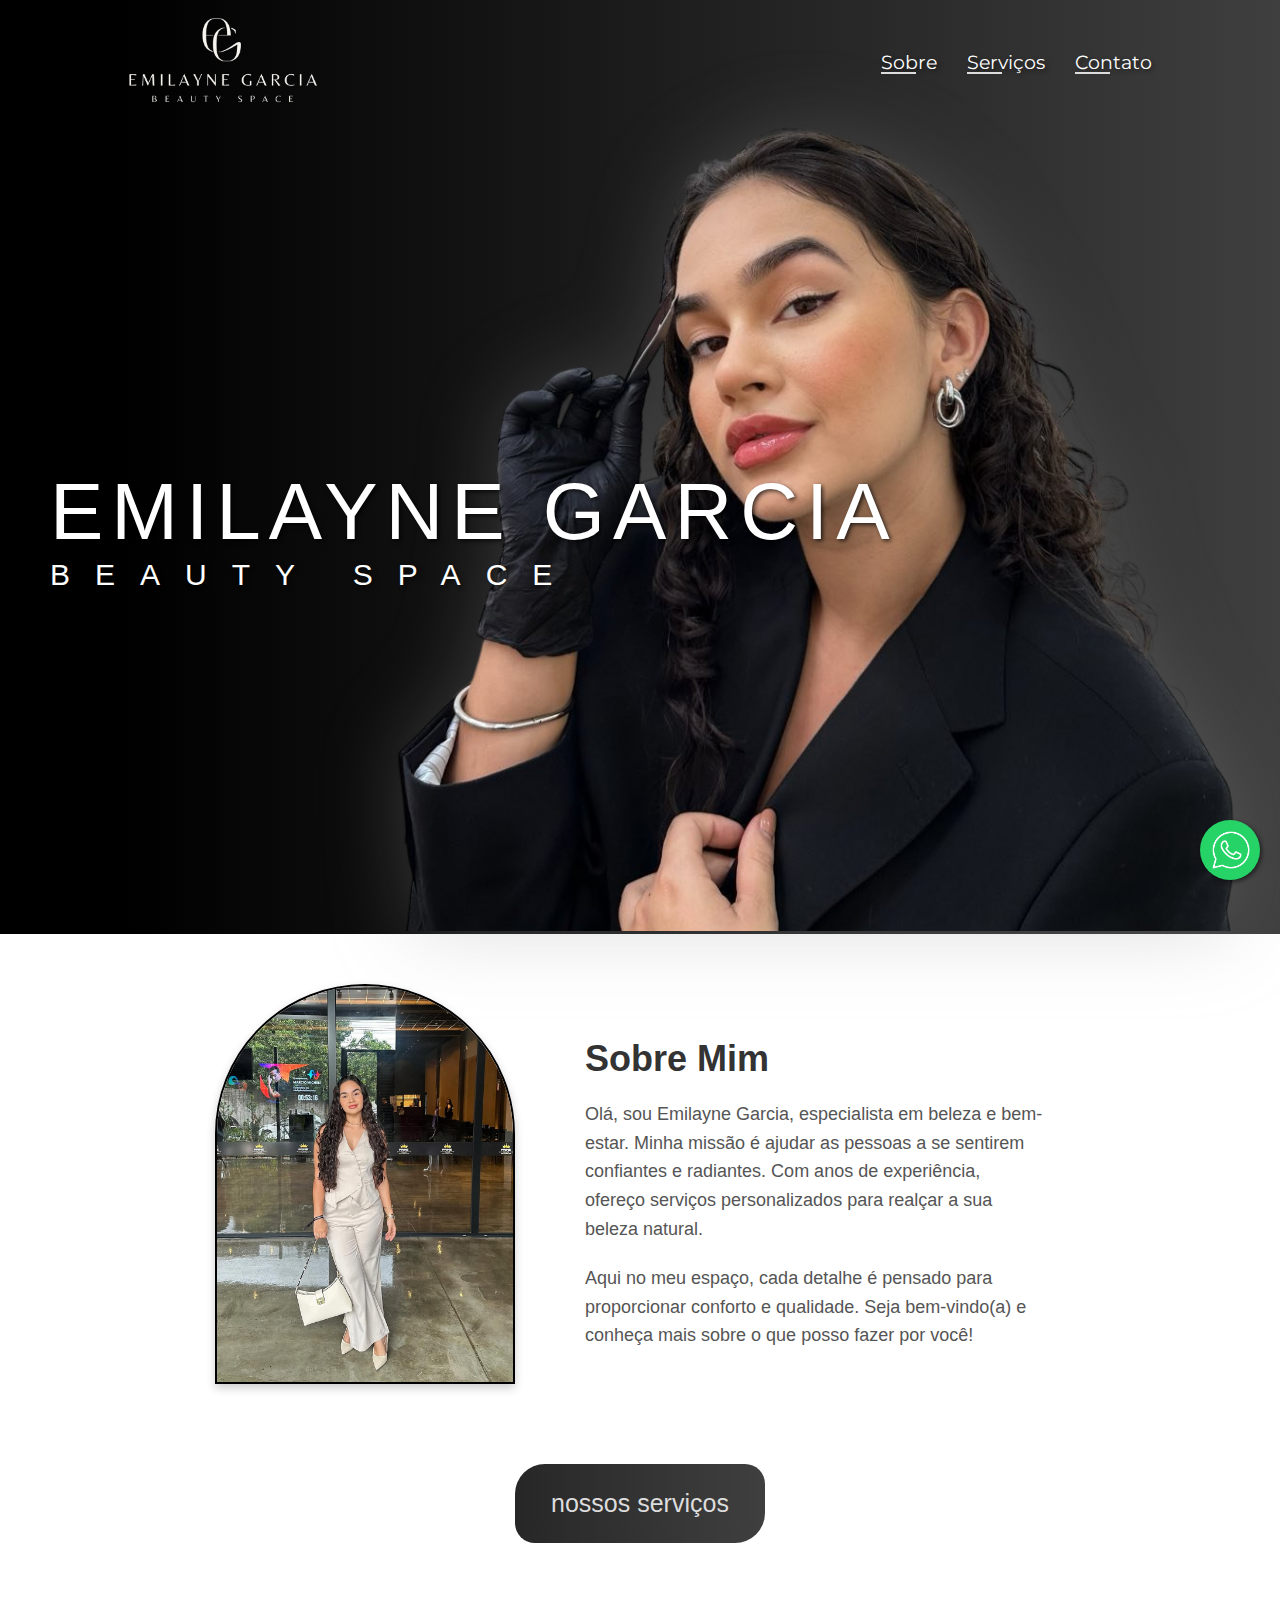
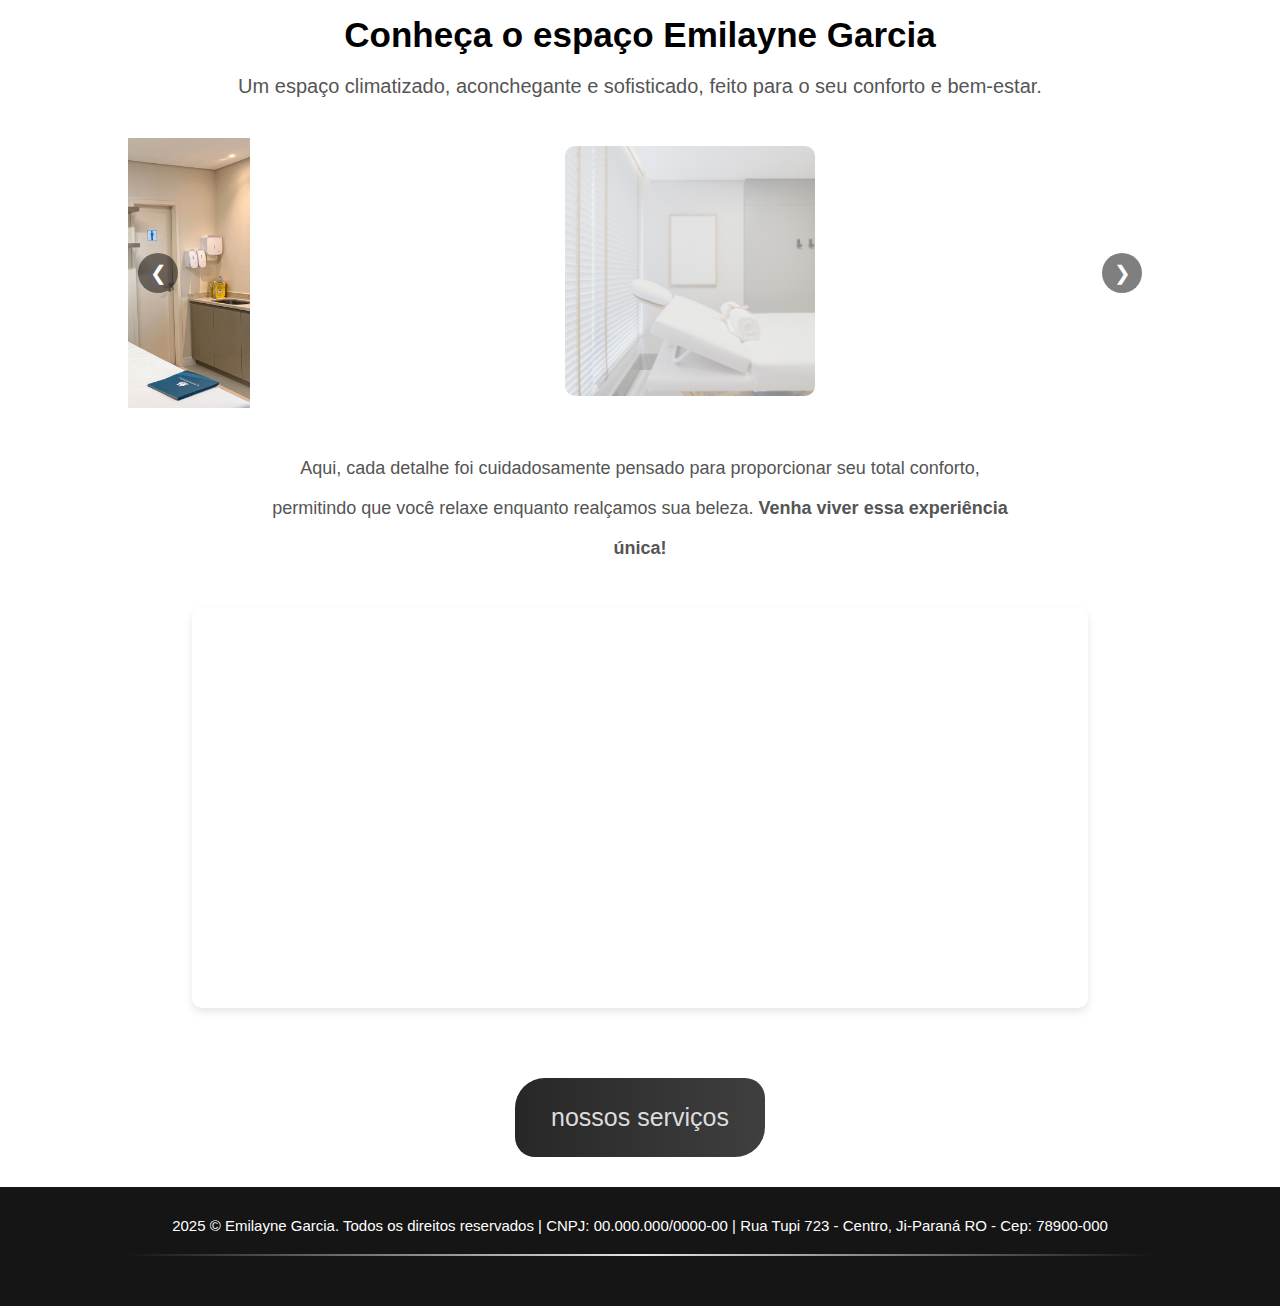
==== index.html @ ed0e0b6c "criacao 2pagina" ====
<!DOCTYPE html>
<html lang="pt-BR">
    <head>
        <meta charset="UTF-8" />
        <meta name="viewport" content="width=device-width, initial-scale=1.0" />
        <title>Emilayne Garcia</title>
        <link rel="icon" href="images/11 c.png" type="image/x-icon" />
        <link rel="stylesheet" href="styles/style.css" />
        <link rel="preconnect" href="https://fonts.googleapis.com" />
        <link rel="preconnect" href="https://fonts.gstatic.com" crossorigin />
        <link
            href="https://fonts.googleapis.com/css2?family=Junge&family=Titillium+Web:ital,wght@0,200;0,300;0,400;0,600;0,700;0,900;1,200;1,300;1,400;1,600;1,700&display=swap"
            rel="stylesheet"
        />
        <link
            href="https://db.onlinewebfonts.com/c/a38555804658a66ab17450e62b7ed6a4?family=Standup+W01+Caps+Regular"
            rel="stylesheet"
        />
        <link
            href="https://db.onlinewebfonts.com/c/52749bb88d9c332c21a24a2152f42a4b?family=Atteron+Personal+Use"
            rel="stylesheet"
        />
        <link rel="preconnect" href="https://fonts.googleapis.com" />
        <link rel="preconnect" href="https://fonts.gstatic.com" crossorigin />
        <link
            href="https://fonts.googleapis.com/css2?family=Montserrat:ital,wght@0,100..900;1,100..900&display=swap"
            rel="stylesheet"
        />
    </head>

    <body>
        <!-- PRELOADER -->
        <div id="preloader">
            <img src="images/logo.png" alt="Logo" class="preloader-logo" />
            <div class="spinner"></div>
        </div>

        <header>
            <section class="section-header section-limited">
                <section class="content-header">
                    <section class="content-header-left">
                        <a href="index.html">
                            <img src="images/logo.png" alt="Logo" />
                        </a>
                    </section>

                    <section class="content-header-right">
                        <nav>
                            <ul>
                                <!-- <li><a href="#home">Home</a></li> -->
                                <li><a href="#about">Sobre</a></li>
                                <li><a href="services.html">Serviços</a></li>
                                <li><a href="#contact">Contato</a></li>
                            </ul>
                        </nav>
                    </section>
                </section>
            </section>
        </header>

        <main>
            <section class="section-banner">
                <section class="content-banner">
                    <h1>EMILAYNE GARCIA</h1>
                    <p>BEAUTY SPACE</p>
                </section>
                <section class="banner-img">
                    <figure>
                        <img src="images/banner.png" alt="" />
                    </figure>
                </section>
            </section>

            <section class="about-section" id="about">
                <div class="about-mirror">
                    <div class="mirror-frame">
                        <img src="images/Sobre.jpg" alt="Emilayne Garcia" />
                    </div>
                </div>
                <div class="about-text">
                    <h1>Sobre Mim</h1>
                    <p>
                        Olá, sou Emilayne Garcia, especialista em beleza e
                        bem-estar. Minha missão é ajudar as pessoas a se
                        sentirem confiantes e radiantes. Com anos de
                        experiência, ofereço serviços personalizados para
                        realçar a sua beleza natural.
                    </p>
                    <p>
                        Aqui no meu espaço, cada detalhe é pensado para
                        proporcionar conforto e qualidade. Seja bem-vindo(a) e
                        conheça mais sobre o que posso fazer por você!
                    </p>
                </div>
            </section>

            <section class="section-bottom-services">
                <section class="content-bottom-services">
                    <a href="services.html">
                        <p>nossos serviços</p>
                    </a>
                </section>
            </section>

            <section class="section-contact" id="contact">
                <section class="content-contact">
                    <h3>Conheça o espaço Emilayne Garcia</h3>
                    <p>
                        Um espaço climatizado, aconchegante e sofisticado, feito
                        para o seu conforto e bem-estar.
                    </p>

                    <section class="carousel-container">
                        <div class="carousel">
                            <div
                                class="carousel-slide"
                                onclick="openPopup('images/ex01.jpg')"
                            >
                                <img src="images/ex01.jpg" alt="Imagem 1" />
                            </div>
                            <div
                                class="carousel-slide"
                                onclick="openPopup('images/ex02.jpg')"
                            >
                                <img src="images/ex02.jpg" alt="Imagem 2" />
                            </div>
                            <div
                                class="carousel-slide"
                                onclick="openPopup('images/ex03.jpg')"
                            >
                                <img src="images/ex03.jpg" alt="Imagem 3" />
                            </div>
                            <div
                                class="carousel-slide"
                                onclick="openPopup('images/ex04.jpeg')"
                            >
                                <img src="images/ex04.jpeg" alt="Imagem 4" />
                            </div>
                            <div
                                class="carousel-slide"
                                onclick="openPopup('images/ex05.webp')"
                            >
                                <img src="images/ex05.webp" alt="Imagem 5" />
                            </div>
                        </div>
                        <button class="carousel-prev" onclick="changeSlide(-1)">
                            &#10094;
                        </button>
                        <button class="carousel-next" onclick="changeSlide(1)">
                            &#10095;
                        </button>
                    </section>
                    <section class="contact-info">
                        <p>
                            Aqui, cada detalhe foi cuidadosamente pensado para
                            proporcionar seu total conforto, permitindo que você
                            relaxe enquanto realçamos sua beleza.
                            <span class="destaque"
                                >Venha viver essa experiência única!</span
                            >
                        </p>

                        <iframe
                            src="https://www.google.com/maps/embed?pb=!1m18!1m12!1m3!1d3918.0797941956725!2d-61.9508254!3d-10.8815355!2m3!1f0!2f0!3f0!3m2!1i1024!2i768!4f13.1!3m3!1m2!1s0x93c99b11e9a90e75%3A0x1196283390d14d28!2sR.%20Tupi%2C%20723%20-%20Bairro%20Centro%2C%20Ji-Paran%C3%A1%20-%20RO%2C%2076900-073!5e0!3m2!1spt-BR!2sbr!4v1742907165672!5m2!1spt-BR!2sbr"
                            width="600"
                            height="450"
                            style="border: 0"
                            allowfullscreen=""
                            loading="lazy"
                            referrerpolicy="no-referrer-when-downgrade"
                        ></iframe>
                    </section>
                </section>
            </section>

            <section class="section-bottom-services">
                <section class="content-bottom-services">
                    <a href="services.html">
                        <p>nossos serviços</p>
                    </a>
                </section>
            </section>

            <!-- Pop-up container -->
            <div id="popup" class="popup">
                <span class="popup-close" onclick="closePopup()">&times;</span>
                <button class="popup-prev" onclick="navigatePopup(-1)">
                    &#10094;
                </button>
                <img class="popup-content" id="popup-img" />
                <button class="popup-next" onclick="navigatePopup(1)">
                    &#10095;
                </button>
            </div>

            <section class="test"></section>
        </main>

        <footer>
            <section class="section-footer section-limited">
                <section class="content-footer">
                    <div class="content-01">
                        <p>
                            2025 © Emilayne Garcia. Todos os direitos reservados
                            | CNPJ: 00.000.000/0000-00 | Rua Tupi 723 - Centro,
                            Ji-Paraná RO - Cep: 78900-000
                        </p>
                    </div>

                    <section class="btn-whats">
                        <a href="https://wa.me/+5569999999999" target="_blank">
                            <img src="images/whatsapp.png" alt="" />
                        </a>
                    </section>
                </section>
            </section>
        </footer>

        <script src="./js/script.js"></script>
    </body>
</html>
---- styles/style.css ----
* {
    margin: 0;
    padding: 0;
    box-sizing: border-box;
}

/* Preloader Styles */
#preloader {
    position: fixed;
    top: 0;
    left: 0;
    width: 100%;
    height: 100%;
    background-color: #000000; /* Cor de fundo do preloader */
    display: flex;
    flex-direction: column; /* Alinha a imagem e o spinner verticalmente */
    justify-content: center;
    align-items: center;
    z-index: 9999; /* Garante que o preloader fique acima de tudo */
}

#preloader .preloader-logo {
    width: 500px; /* Largura da imagem */
    height: auto; /* Mantém a proporção da imagem */
    margin-bottom: 70px; /* Espaçamento entre a imagem e o spinner */
}

#preloader .spinner {
    width: 70px;
    height: 70px;
    border: 5px solid #ccc; /* Cor da borda */
    border-top: 5px solid #000; /* Cor da borda superior */
    border-radius: 50%;
    animation: spin 1s linear infinite; /* Animação de rotação */
}

@keyframes spin {
    0% {
        transform: rotate(0deg);
    }
    100% {
        transform: rotate(360deg);
    }
}

body {
    font-family: "Standup W01 Caps Regular", sans-serif;
    /* background-color: #fff9f1; */
}

.section-limited {
    max-width: 1024px;
    margin: 0 auto;
}

.destaque {
    font-weight: 600;
}

header {
    background: linear-gradient(to right, #000000 10%, #3f3f3f 100%);
    /* Degradê do preto para um cinza escuro */

    & .section-header {
        & .content-header {
            display: flex;
            justify-content: space-between;
            align-items: center;

            & .content-header-left {
                & img {
                    width: 190px;
                    height: 120px;
                    object-fit: contain;
                }
            }

            & .content-header-right {
                & nav ul {
                    list-style-type: none;
                    display: flex;

                    & li {
                        text-decoration: none;

                        & a {
                            margin-left: 30px;
                            color: #fff;
                            text-decoration: none;

                            font-size: 19px;
                            /* letter-spacing: 2px; */
                            font-family: "Montserrat", sans-serif;
                            font-weight: 400;
                            text-shadow: 2px 2px 4px rgba(0, 0, 0, 0.5);
                            position: relative;
                        }

                        & a::before {
                            content: "";
                            position: absolute;
                            width: 35px;
                            height: 2px;
                            bottom: 0;
                            left: 0;
                            background-color: #dddddd;
                            transition: all 0.3s ease-in-out 0s;
                        }

                        & a:hover {
                            color: #dddddd;
                            transition: 500ms;
                        }

                        & a:hover::before {
                            width: 100%;
                        }
                    }
                }
            }
        }
    }
}

.section-banner {
    width: 100%;
    height: 90vh;
    display: flex;
    justify-content: space-between;
    align-items: center;
    background: linear-gradient(to right, #000000 10%, #3f3f3f 100%);
    /* Degradê do preto para um cinza escuro */
}

.section-banner .content-banner {
    display: flex;
    flex-direction: column;
    justify-content: center;
    align-items: start;
    height: 100%;
    position: relative;
    z-index: 2;
    padding: 50px;
}

.section-banner .content-banner h1 {
    font-size: 80px;
    letter-spacing: 8px;
    font-weight: normal;
    color: #fff;
    text-shadow: 2px 2px 4px rgba(0, 0, 0, 0.699);
}

.section-banner .content-banner p {
    font-size: 30px;
    letter-spacing: 25px;
    color: #fff;
    text-shadow: 2px 2px 4px rgba(0, 0, 0, 0.5);
}

.section-banner .banner-img img {
    height: 90vh;
    margin: 40px 40px 0 0;
    filter: drop-shadow(2px 2px 40px rgba(150, 150, 150, 0.301));
    position: absolute;
    top: 81px;
    right: 0;
    z-index: 1;
}

.about-section {
    width: 100%;
    display: flex;
    align-items: center;
    justify-content: center;
    gap: 50px;
    padding: 50px 20px;
}

.about-mirror {
    display: flex;
    justify-content: center;
    align-items: center;
}

.mirror-frame {
    width: 300px;
    height: 400px;
    border-radius: 300px 300px 0 0;
    overflow: hidden;
    border: 2px solid #000000;
    box-shadow: 0 4px 10px rgba(0, 0, 0, 0.2);
    background-color: #fff;
}

.mirror-frame img {
    width: 100%;
    height: 100%;
    object-fit: cover;
}

.about-text {
    max-width: 500px;
    text-align: left;
    padding: 40px 20px 0 20px;
}

.about-text h1 {
    font-size: 36px;
    font-weight: bold;
    color: #333;
    margin-bottom: 20px;
}

.about-text p {
    font-size: 18px;
    color: #555;
    line-height: 1.6;
    margin-bottom: 20px;
}

.content-bottom-services {
    margin: 30px 0;
}

.content-bottom-services a {
    text-decoration: none;
    color: #dddddd;
    text-align: center;
}

.content-bottom-services a p {
    background: linear-gradient(to right, #272727, #3f3f3f);
    font-size: 25px;
    padding: 25px;
    border-radius: 30px 20px;
    width: 250px;
    margin: 0 auto;
}

.section-contact {
    z-index: -10;
}

.section-contact .content-contact h3 {
    font-size: 35px;
    color: #000;
    margin-bottom: 20px;
    padding-top: 40px;
    text-align: center;
    border-top: 2px solid #ffffffde;
}

.section-contact .content-contact p {
    font-size: 20px;
    color: #555;
    text-align: center;
    margin-bottom: 40px;
}

.section-contact .contact-info {
    display: flex;
    flex-direction: column;
    justify-content: center;
    align-items: center;
    gap: 20px;
    padding-bottom: 40px;
}

.section-contact .contact-info p {
    max-width: 60%;
    line-height: 40px;
    font-size: 18px;
    color: #555;
    margin-top: 40px;
    margin-bottom: 20px;
    text-align: center;
}

.section-contact .contact-info iframe {
    width: 70%;
    height: 400px;
    border: none;
    border-radius: 10px;
    box-shadow: 0 4px 8px rgba(0, 0, 0, 0.1);
}

.carousel-container {
    position: relative;
    width: 80%;
    margin: 0 auto;
    height: 30vh; /* Aumenta a altura do carrossel */
    display: flex;
    justify-content: center;
    align-items: center;
    overflow: hidden;
}

.carousel {
    display: flex;
    align-items: center;
    gap: 20px;
    transition: transform 0.5s ease-in-out;
}

.carousel-slide {
    flex: 0 0 auto;
    transition: transform 0.5s ease, opacity 0.5s ease;
    opacity: 0.5;
    cursor: pointer;
}

.carousel-slide img {
    width: 250px; /* Aumenta o tamanho das imagens */
    height: 250px;
    object-fit: cover;
    border-radius: 10px;
    transition: transform 0.5s ease, opacity 0.5s ease;
}

.carousel-slide.active img {
    transform: scale(1.2); /* Aumenta ainda mais o tamanho da imagem */
    opacity: 1;
    z-index: 2; /* Garante que a imagem ativa fique acima das outras */
}

.carousel-prev,
.carousel-next {
    position: absolute;
    top: 50%;
    transform: translateY(-50%);
    background-color: rgba(0, 0, 0, 0.5);
    color: white;
    border: none;
    padding: 15px; /* Ajuste para centralizar o ícone */
    cursor: pointer;
    z-index: 10;
    border-radius: 50%; /* Torna os botões redondos */
    font-size: 20px;
    width: 40px; /* Define largura fixa */
    height: 40px; /* Define altura fixa */
    display: flex;
    justify-content: center;
    align-items: center;
}

.carousel-prev {
    left: 10px;
}

.carousel-next {
    right: 10px;
}

.carousel-prev:hover,
.carousel-next:hover {
    background-color: rgba(0, 0, 0, 0.8);
}

/* Pop-up styles */
.popup {
    display: none;
    position: fixed;
    z-index: 1000;
    left: 0;
    top: 0;
    width: 100%;
    height: 100%;
    background-color: rgba(0, 0, 0, 0.8);
    justify-content: center;
    align-items: center;
}

.popup-content {
    max-width: 80%;
    max-height: 80%;
    border-radius: 10px;
    box-shadow: 0 4px 8px rgba(0, 0, 0, 0.5);
}

.popup-close {
    position: absolute;
    top: 20px;
    right: 30px;
    color: white;
    font-size: 30px;
    font-weight: bold;
    cursor: pointer;
}

.popup-prev,
.popup-next {
    position: absolute;
    top: 50%;
    transform: translateY(-50%);
    background-color: rgba(0, 0, 0, 0.5);
    color: white;
    border: none;
    padding: 15px; /* Ajuste para centralizar o ícone */
    cursor: pointer;
    z-index: 1001;
    border-radius: 50%; /* Torna os botões redondos */
    font-size: 20px;
    width: 40px; /* Define largura fixa */
    height: 40px; /* Define altura fixa */
    display: flex;
    justify-content: center;
    align-items: center;
}

.popup-prev {
    left: 20px;
}

.popup-next {
    right: 20px;
}

.popup-prev:hover,
.popup-next:hover {
    background-color: rgba(0, 0, 0, 0.8);
}

footer {
    background-color: #151515;

    & .section-footer {
        & .content-footer {
            display: flex;
            flex-direction: column;
            text-align: center;

            & .content-01 {
                padding-top: 20px;
                padding-bottom: 20px;
                margin-bottom: 50px;

                border-bottom: 2px solid;
                border-image: linear-gradient(
                        90deg,
                        rgba(60, 74, 83, 0),
                        #e6e6e6,
                        rgba(60, 74, 83, 0)
                    )
                    1;

                & h5,
                p {
                    color: #fff;
                    font-size: 22px;
                }

                & .redes {
                    max-width: 200px;
                    margin: 0 auto;
                    display: flex;
                    justify-content: space-between;
                    text-align: center;
                    margin-top: 20px;
                    margin-bottom: 20px;
                    color: #fff;

                    & a {
                        color: #fff;
                        width: 80px;

                        & img {
                            color: #fff;
                            width: 80px;
                        }
                    }
                }

                & p {
                    font-size: 15px;
                    margin-top: 10px;
                    color: #fff;
                }
            }

            & .content-02 {
                background-color: #35353523;
                display: flex;
                justify-content: center;
                align-items: center;
                text-align: center;
                width: 50%;
                height: 180px;
                margin: 0 auto;
                border-radius: 25px;
                position: relative;
                /* Adiciona posição relativa */
                overflow: hidden;
                /* Garante que o conteúdo não saia dos limites */

                &::before {
                    content: "";
                    position: absolute;
                    top: 0;
                    left: 0;
                    right: 0;
                    bottom: 0;
                    background: inherit;
                    backdrop-filter: blur(5px);
                    /* Adiciona o efeito de blur no fundo */
                    z-index: 1;
                    /* Coloca o fundo atrás do conteúdo */
                }

                & a {
                    display: flex;
                    justify-content: center;
                    align-items: center;
                    width: 500px;
                    margin: 0 auto;
                    position: relative;
                    /* Garante que o conteúdo fique acima do fundo */
                    z-index: 2;
                    /* Coloca o conteúdo acima do fundo */
                    text-decoration: none;

                    & img {
                        width: 180px;
                    }

                    & p {
                        color: #fff;
                        text-decoration: none;
                    }
                }
            }

            & .btn-whats {
                position: fixed;
                bottom: 20px;
                right: 20px;
                z-index: 1000;
                background-color: #25d366;
                color: #fff;
                border: none;
                border-radius: 50%;
                width: 60px;
                height: 60px;
                display: flex;
                justify-content: center;
                align-items: center;
                font-size: 30px;
                box-shadow: 2px 2px 4px rgba(0, 0, 0, 0.5);
                cursor: pointer;
                transition: 0.3s;

                & img {
                    position: absolute;
                    width: 40px;
                    bottom: 10px;
                    right: 9px;
                }
            }

            & .btn-whats:hover {
                background-color: #128c7e;
                /* Cor ao passar o mouse */
                transform: scale(1.2);
                /* Aumenta o tamanho em 20% */
                transition: transform 0.3s, background-color 0.3s;
                /* Suaviza a transição */
            }
        }
    }
}
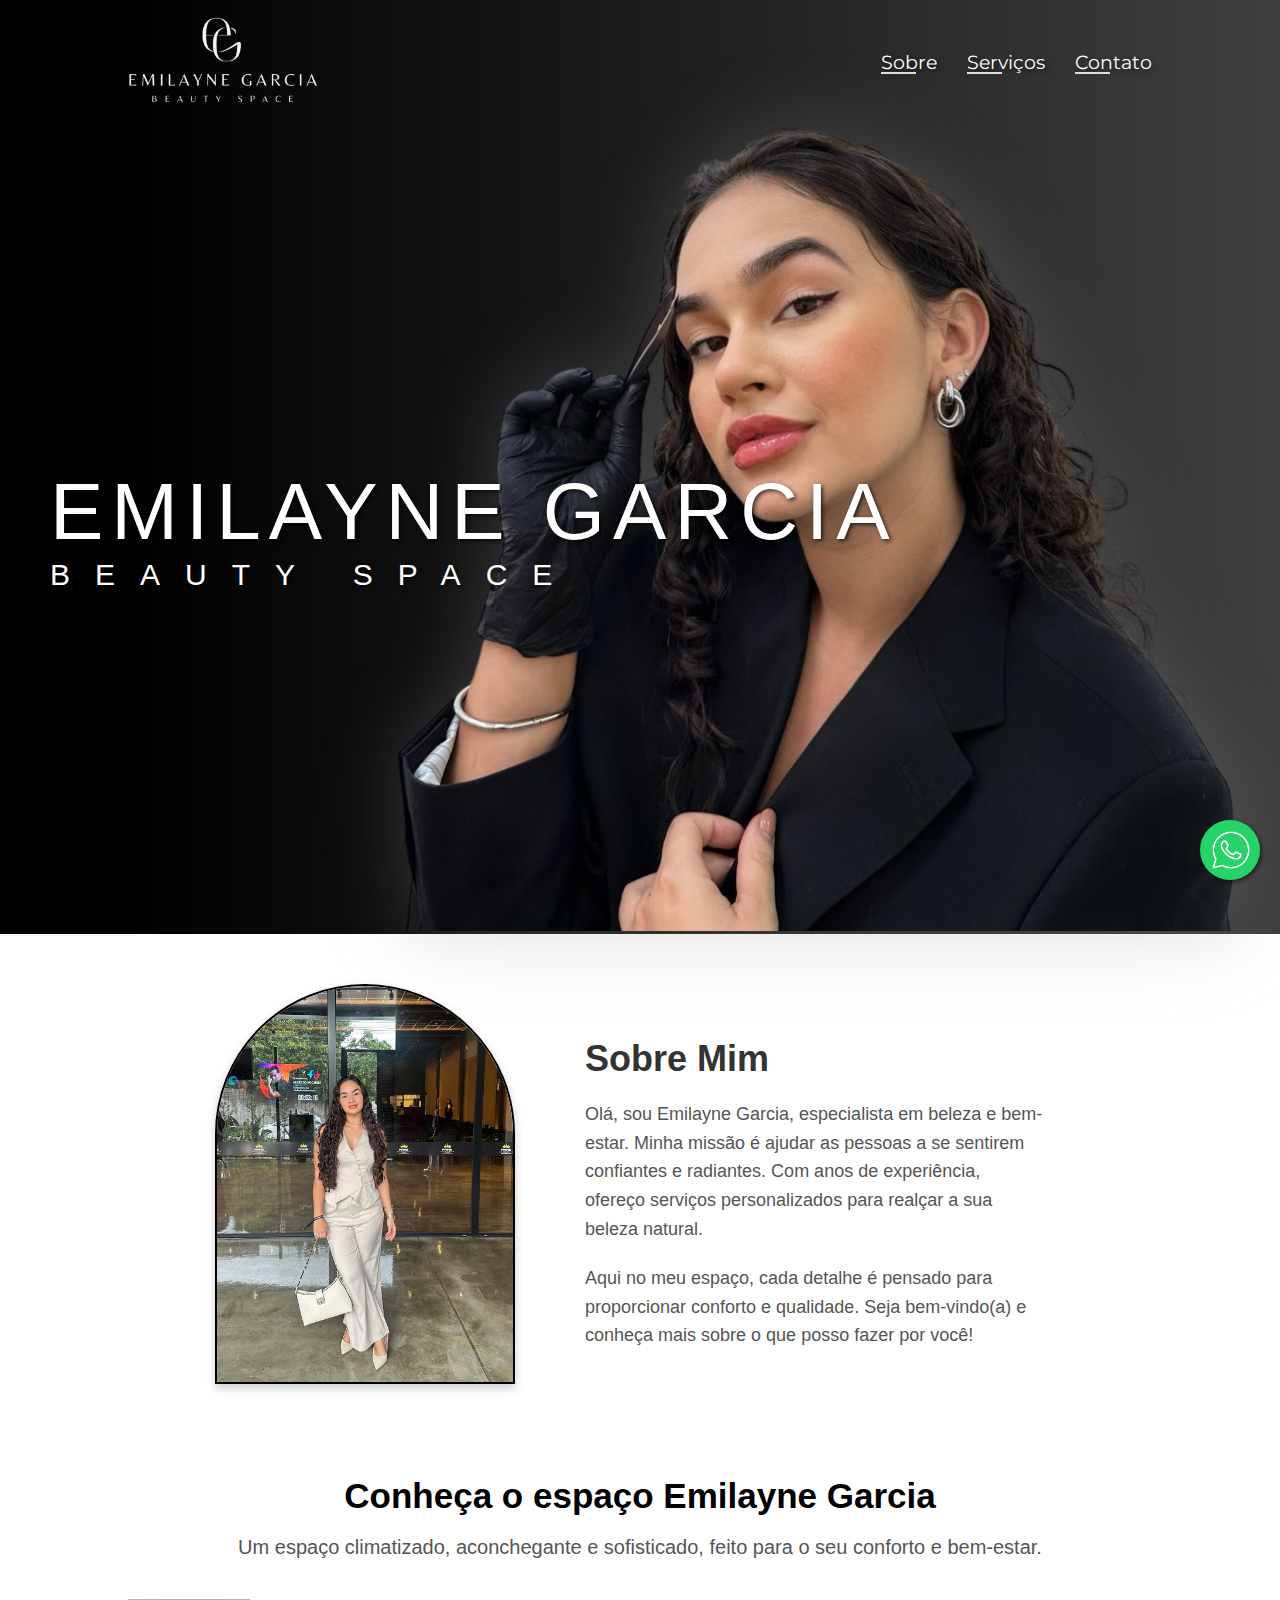
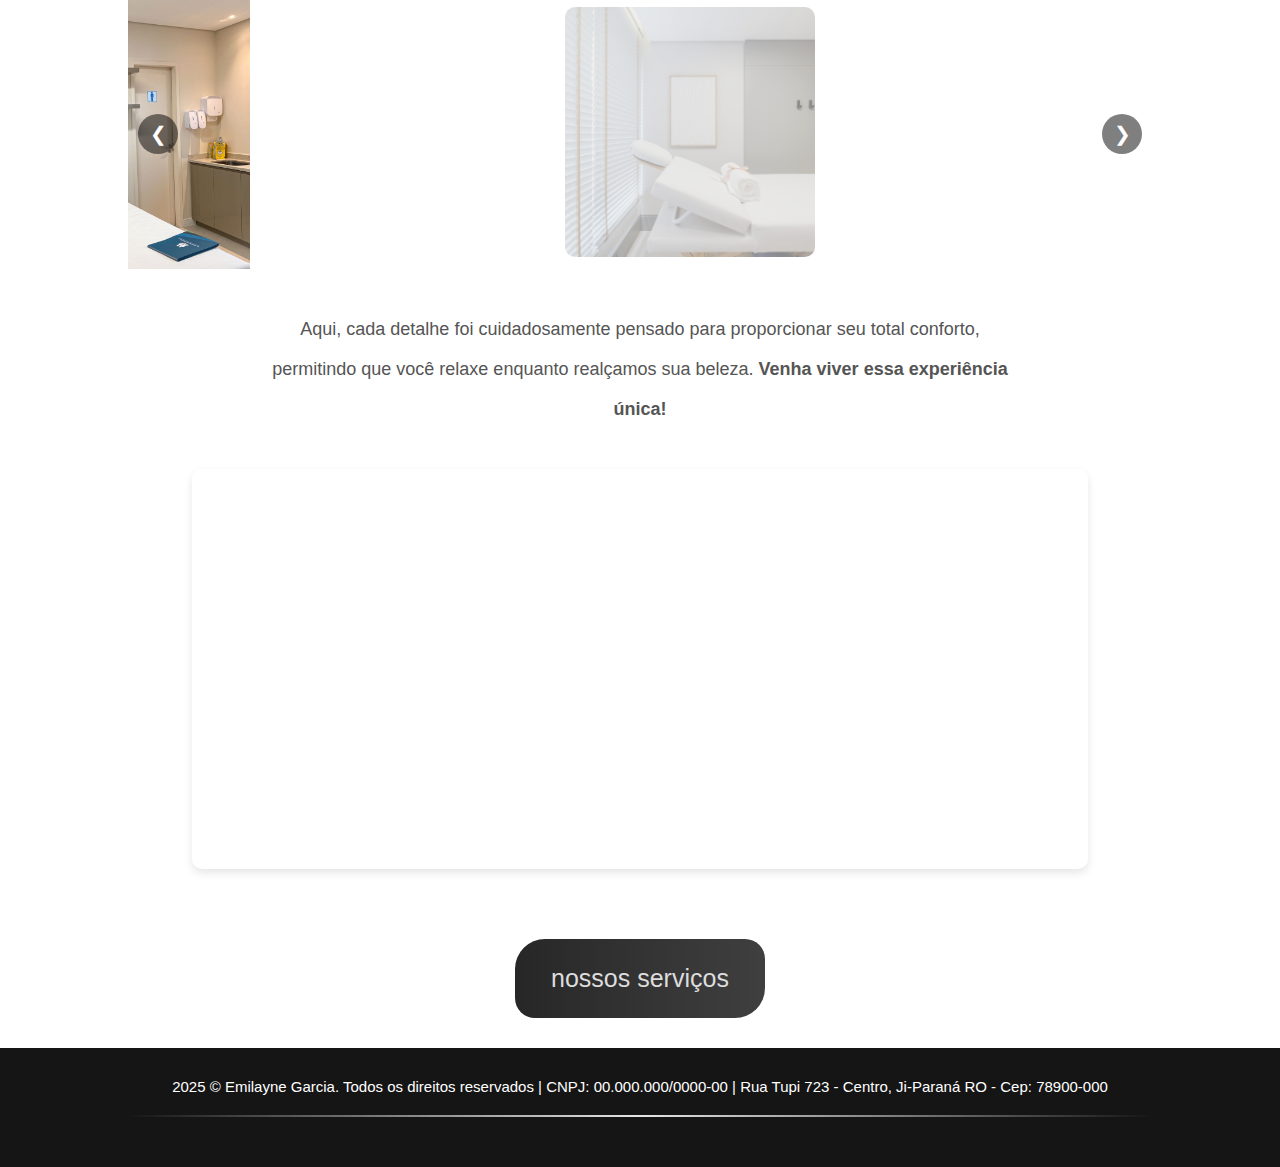
==== commit 11c78ceb: "Updates layout + animações" ====
--- a/index.html
+++ b/index.html
@@ -94,14 +94,6 @@
                 </div>
             </section>
 
-            <section class="section-bottom-services">
-                <section class="content-bottom-services">
-                    <a href="services.html">
-                        <p>nossos serviços</p>
-                    </a>
-                </section>
-            </section>
-
             <section class="section-contact" id="contact">
                 <section class="content-contact">
                     <h3>Conheça o espaço Emilayne Garcia</h3>
--- a/styles/style.css
+++ b/styles/style.css
@@ -11,33 +11,43 @@
     left: 0;
     width: 100%;
     height: 100%;
-    background-color: #000000; /* Cor de fundo do preloader */
-    display: flex;
-    flex-direction: column; /* Alinha a imagem e o spinner verticalmente */
-    justify-content: center;
-    align-items: center;
-    z-index: 9999; /* Garante que o preloader fique acima de tudo */
+    background-color: #000000;
+    /* Cor de fundo do preloader */
+    display: flex;
+    flex-direction: column;
+    /* Alinha a imagem e o spinner verticalmente */
+    justify-content: center;
+    align-items: center;
+    z-index: 9999;
+    /* Garante que o preloader fique acima de tudo */
 }
 
 #preloader .preloader-logo {
-    width: 500px; /* Largura da imagem */
-    height: auto; /* Mantém a proporção da imagem */
-    margin-bottom: 70px; /* Espaçamento entre a imagem e o spinner */
+    width: 500px;
+    /* Largura da imagem */
+    height: auto;
+    /* Mantém a proporção da imagem */
+    margin-bottom: 70px;
+    /* Espaçamento entre a imagem e o spinner */
 }
 
 #preloader .spinner {
     width: 70px;
     height: 70px;
-    border: 5px solid #ccc; /* Cor da borda */
-    border-top: 5px solid #000; /* Cor da borda superior */
+    border: 5px solid #ccc;
+    /* Cor da borda */
+    border-top: 5px solid #000;
+    /* Cor da borda superior */
     border-radius: 50%;
-    animation: spin 1s linear infinite; /* Animação de rotação */
+    animation: spin 1s linear infinite;
+    /* Animação de rotação */
 }
 
 @keyframes spin {
     0% {
         transform: rotate(0deg);
     }
+
     100% {
         transform: rotate(360deg);
     }
@@ -122,6 +132,7 @@
     }
 }
 
+/* ----------------INICIO DAS ESTILICAÇÕES DO BANNER------------ */
 .section-banner {
     width: 100%;
     height: 90vh;
@@ -168,6 +179,10 @@
     z-index: 1;
 }
 
+/* ----------------FIM DAS ESTILICAÇÕES DO BANNER------------ */
+
+
+/* ----------------INICIO DAS ESTILICAÇÕES DA SEÇÃO SOBRE------------ */
 .about-section {
     width: 100%;
     display: flex;
@@ -219,6 +234,9 @@
     margin-bottom: 20px;
 }
 
+/* ----------------FIM DAS ESTILICAÇÕES DA SECAO SOBRE------------ */
+
+/* ----------------INICIO DAS ESTILICAÇÕES DO BOTÃO "NOSSOS SERVIÇOS"------------ */
 .content-bottom-services {
     margin: 30px 0;
 }
@@ -237,6 +255,11 @@
     width: 250px;
     margin: 0 auto;
 }
+
+/* ----------------FIM DAS ESTILIZAÇÕES DO BOTÃO "NOSSOS SERVIÇOS"------------ */
+
+
+/* ----------------INICIO DAS ESTILICAÇÕES DA SEÇÃO "CONTATOS"------------ */
 
 .section-contact {
     z-index: -10;
@@ -289,7 +312,8 @@
     position: relative;
     width: 80%;
     margin: 0 auto;
-    height: 30vh; /* Aumenta a altura do carrossel */
+    height: 30vh;
+    /* Aumenta a altura do carrossel */
     display: flex;
     justify-content: center;
     align-items: center;
@@ -311,7 +335,8 @@
 }
 
 .carousel-slide img {
-    width: 250px; /* Aumenta o tamanho das imagens */
+    width: 250px;
+    /* Aumenta o tamanho das imagens */
     height: 250px;
     object-fit: cover;
     border-radius: 10px;
@@ -319,9 +344,11 @@
 }
 
 .carousel-slide.active img {
-    transform: scale(1.2); /* Aumenta ainda mais o tamanho da imagem */
+    transform: scale(1.2);
+    /* Aumenta ainda mais o tamanho da imagem */
     opacity: 1;
-    z-index: 2; /* Garante que a imagem ativa fique acima das outras */
+    z-index: 2;
+    /* Garante que a imagem ativa fique acima das outras */
 }
 
 .carousel-prev,
@@ -332,13 +359,17 @@
     background-color: rgba(0, 0, 0, 0.5);
     color: white;
     border: none;
-    padding: 15px; /* Ajuste para centralizar o ícone */
+    padding: 15px;
+    /* Ajuste para centralizar o ícone */
     cursor: pointer;
     z-index: 10;
-    border-radius: 50%; /* Torna os botões redondos */
+    border-radius: 50%;
+    /* Torna os botões redondos */
     font-size: 20px;
-    width: 40px; /* Define largura fixa */
-    height: 40px; /* Define altura fixa */
+    width: 40px;
+    /* Define largura fixa */
+    height: 40px;
+    /* Define altura fixa */
     display: flex;
     justify-content: center;
     align-items: center;
@@ -396,13 +427,17 @@
     background-color: rgba(0, 0, 0, 0.5);
     color: white;
     border: none;
-    padding: 15px; /* Ajuste para centralizar o ícone */
+    padding: 15px;
+    /* Ajuste para centralizar o ícone */
     cursor: pointer;
     z-index: 1001;
-    border-radius: 50%; /* Torna os botões redondos */
+    border-radius: 50%;
+    /* Torna os botões redondos */
     font-size: 20px;
-    width: 40px; /* Define largura fixa */
-    height: 40px; /* Define altura fixa */
+    width: 40px;
+    /* Define largura fixa */
+    height: 40px;
+    /* Define altura fixa */
     display: flex;
     justify-content: center;
     align-items: center;
@@ -420,6 +455,8 @@
 .popup-next:hover {
     background-color: rgba(0, 0, 0, 0.8);
 }
+/* ----------------FIM DAS ESTILICAÇÕES DA SEÇÃO "CONTATOS"------------ */
+
 
 footer {
     background-color: #151515;
@@ -436,13 +473,10 @@
                 margin-bottom: 50px;
 
                 border-bottom: 2px solid;
-                border-image: linear-gradient(
-                        90deg,
+                border-image: linear-gradient(90deg,
                         rgba(60, 74, 83, 0),
                         #e6e6e6,
-                        rgba(60, 74, 83, 0)
-                    )
-                    1;
+                        rgba(60, 74, 83, 0)) 1;
 
                 & h5,
                 p {
@@ -567,4 +601,4 @@
             }
         }
     }
-}
+}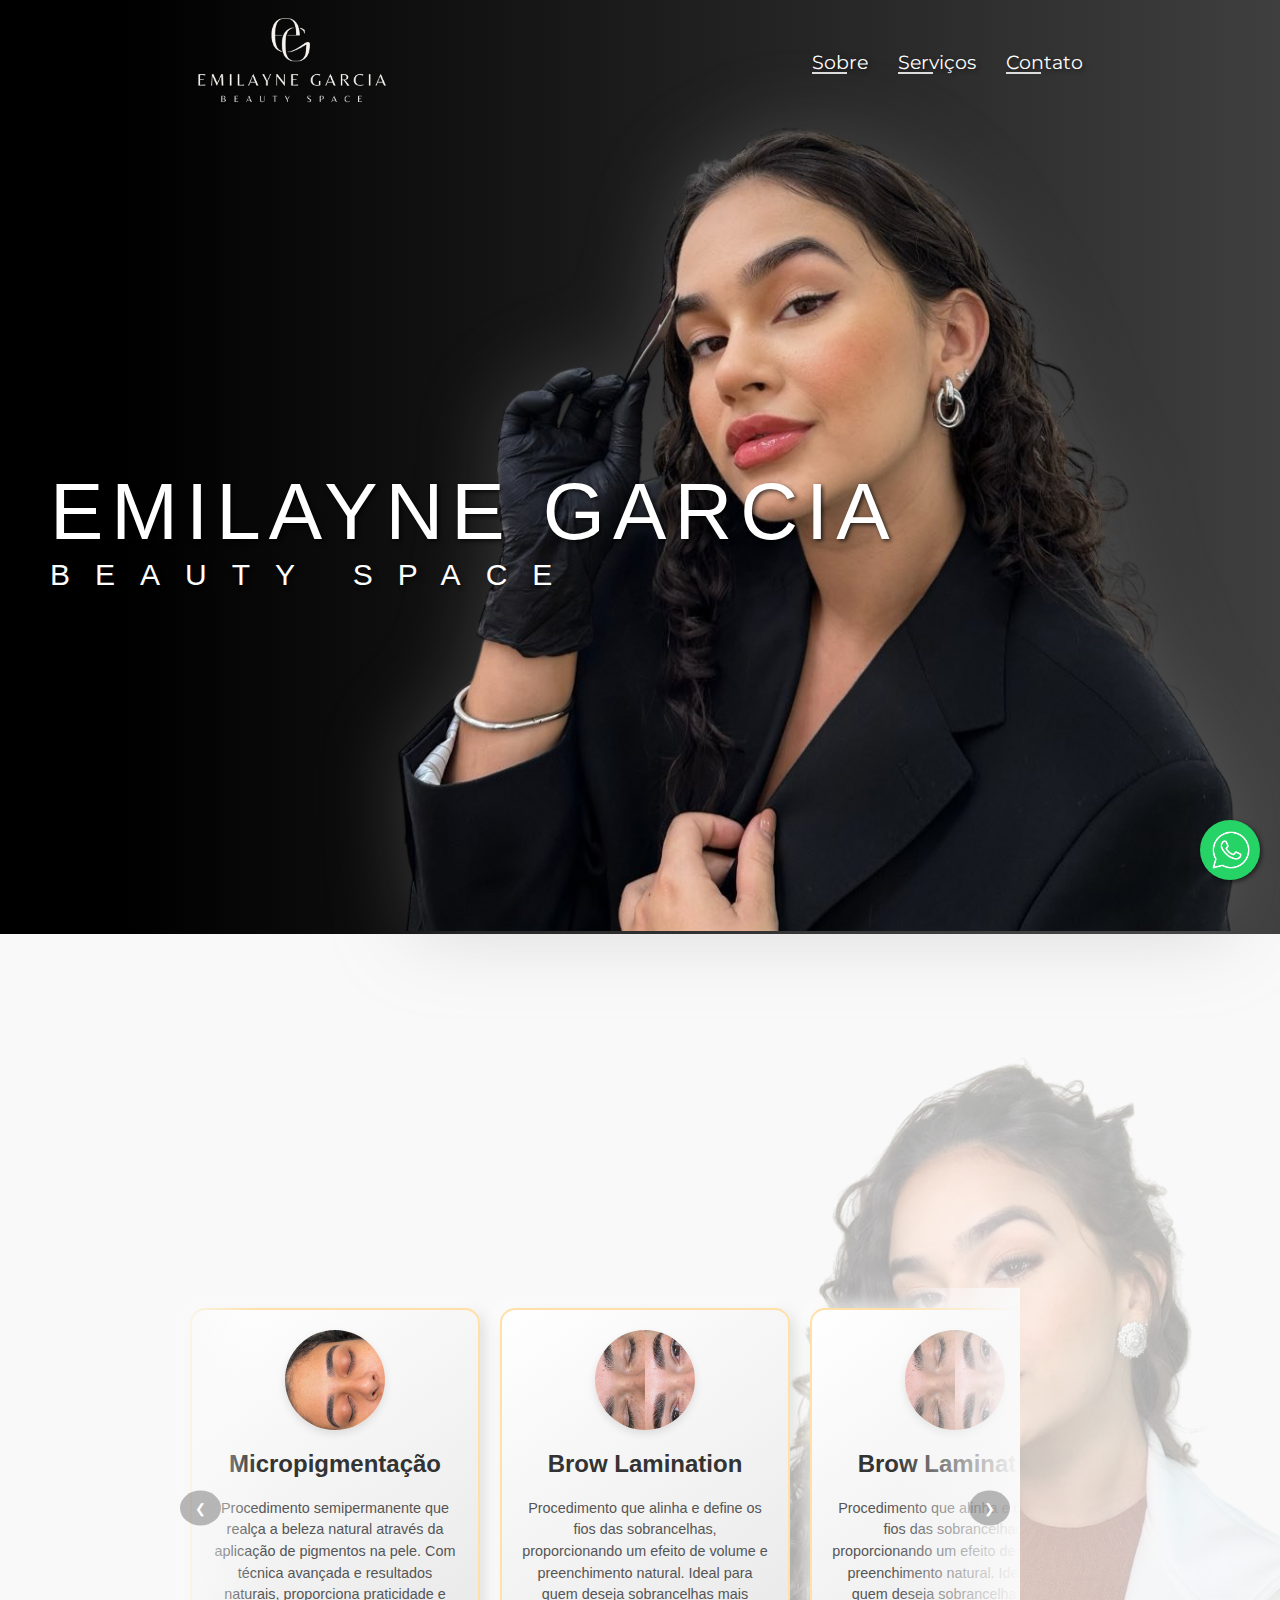
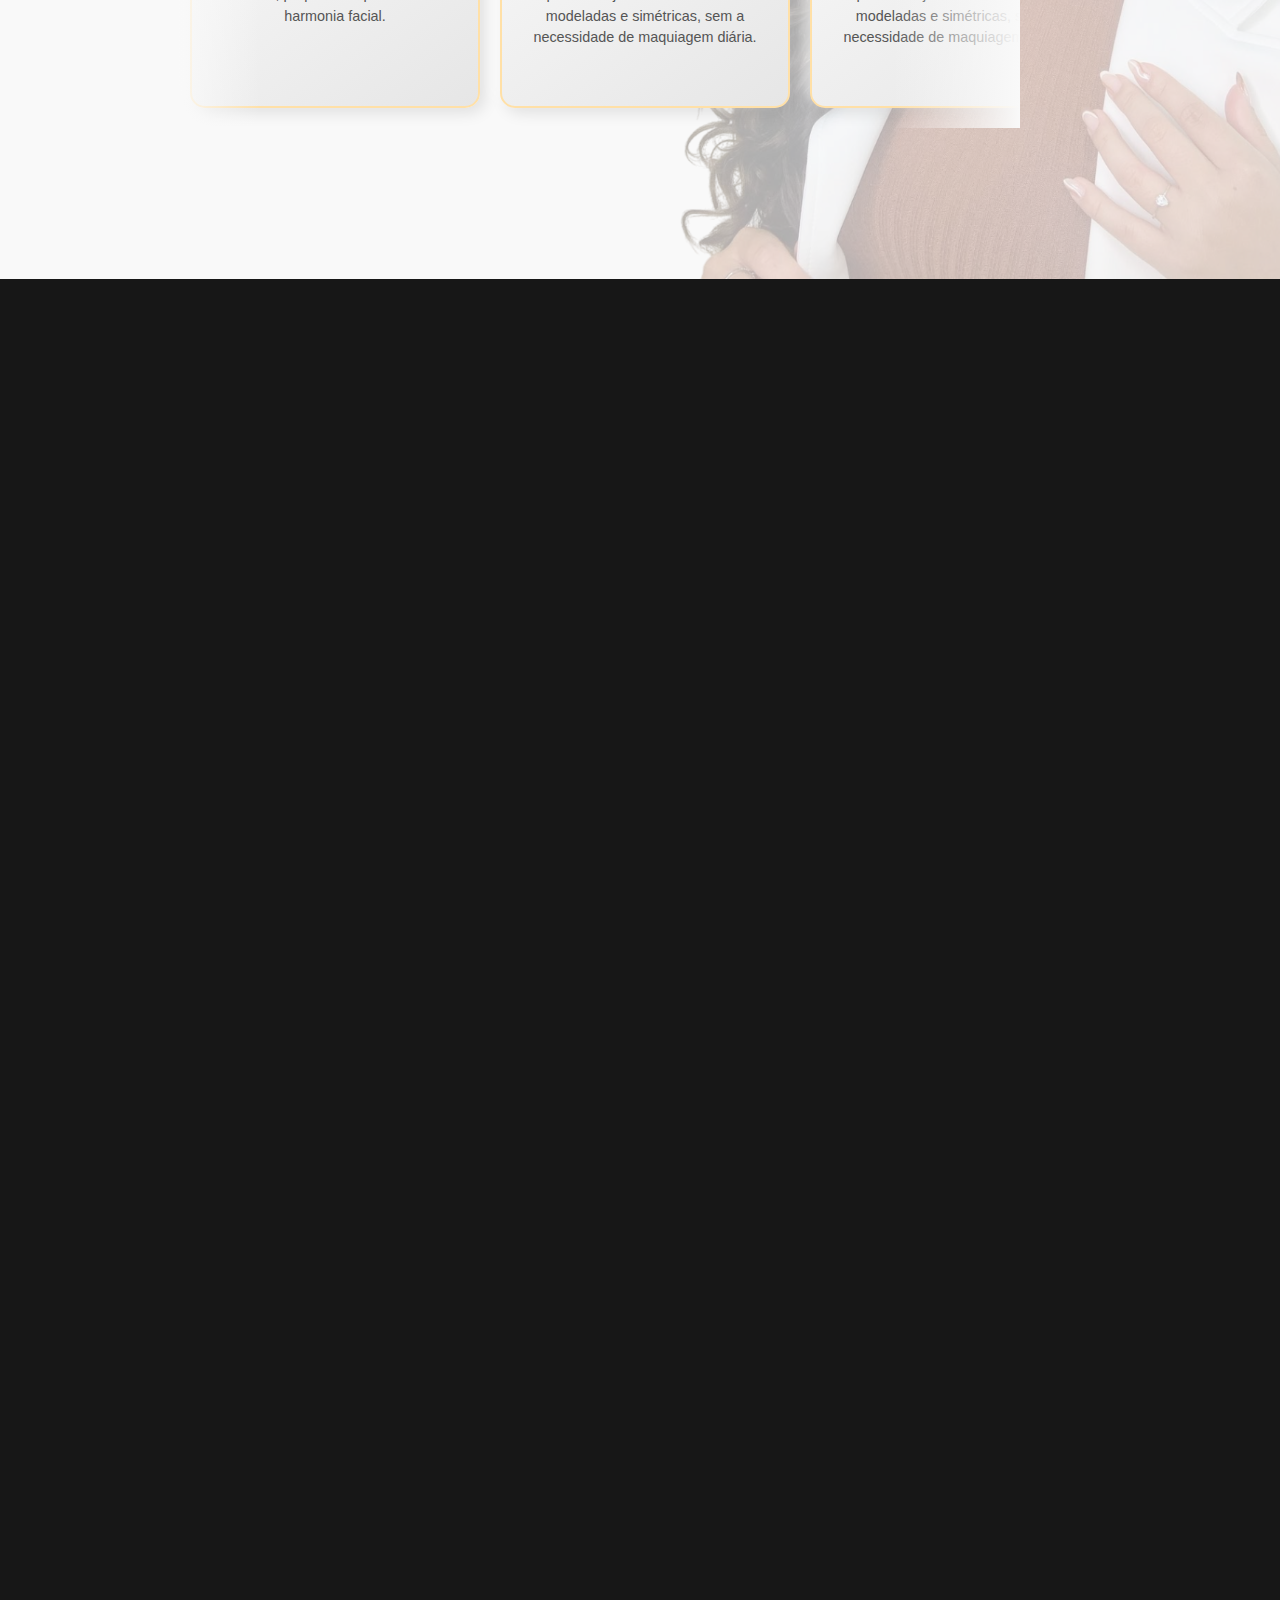
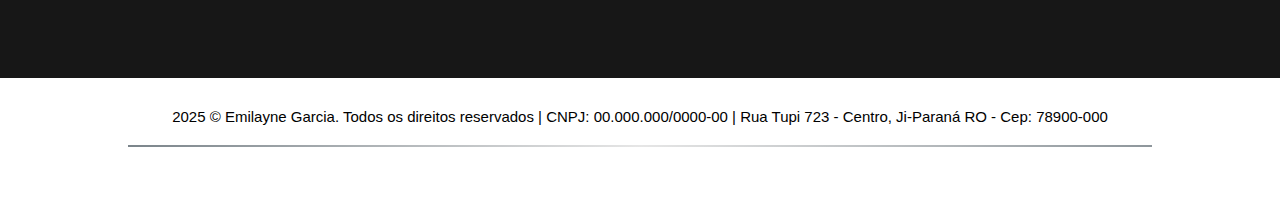
==== commit 5f949ad0: "Updates layout" ====
--- a/index.html
+++ b/index.html
@@ -36,7 +36,7 @@
         </div>
 
         <header>
-            <section class="section-header section-limited">
+            <section class="section-header">
                 <section class="content-header">
                     <section class="content-header-left">
                         <a href="index.html">
@@ -60,7 +60,7 @@
 
         <main>
             <section class="section-banner">
-                <section class="content-banner">
+                <section class="content-banner hidden">
                     <h1>EMILAYNE GARCIA</h1>
                     <p>BEAUTY SPACE</p>
                 </section>
@@ -71,7 +71,7 @@
                 </section>
             </section>
 
-            <section class="about-section" id="about">
+            <!-- <section class="about-section" id="about">
                 <div class="about-mirror">
                     <div class="mirror-frame">
                         <img src="images/Sobre.jpg" alt="Emilayne Garcia" />
@@ -92,17 +92,145 @@
                         conheça mais sobre o que posso fazer por você!
                     </p>
                 </div>
+            </section> -->
+
+            <section class="sobre" id="about">
+                <div class="sobre-container">
+                    <div class="sobre-text hidden">
+                        <h2>Conheça Emilayne Garcia</h2>
+                        <p>
+                            Olá, sou Emilayne Garcia, especialista em beleza e
+                            bem-estar. Minha missão é ajudar as pessoas a se
+                            sentirem confiantes e radiantes. Com anos de
+                            experiência, ofereço serviços personalizados para
+                            realçar a sua beleza natural.
+                        </p>
+                        <p>
+                            Aqui no meu espaço, cada detalhe é pensado para
+                            proporcionar conforto e qualidade. Seja bem-vindo(a)
+                            e conheça mais sobre o que posso fazer por você!
+                        </p>
+                    </div>
+                    <div class="sobre-image">
+                        <img src="images/imgsobre.png" alt="Emilayne Garcia" />
+                    </div>
+                </div>
+                <section class="slider-carousel">
+                    <button class="slider-prev" onclick="changeCard(-1)">
+                        &#10094;
+                    </button>
+                    <div class="slider-container">
+                        <a href="">
+                            <div class="slider-card">
+                                <div class="slider-image">
+                                    <img
+                                        src="images/micropigmentação.jpg"
+                                        alt="Micropigmentação"
+                                    />
+                                </div>
+                                <h3>Micropigmentação</h3>
+                                <p>
+                                    Procedimento semipermanente que realça a
+                                    beleza natural através da aplicação de
+                                    pigmentos na pele. Com técnica avançada e
+                                    resultados naturais, proporciona praticidade
+                                    e harmonia facial.
+                                </p>
+                            </div>
+                        </a>
+                        <a href="">
+                            <div class="slider-card">
+                                <div class="slider-image">
+                                    <img
+                                        src="images/brow-lamination.jpg"
+                                        alt="Brow Lamination"
+                                    />
+                                </div>
+                                <h3>Brow Lamination</h3>
+                                <p>
+                                    Procedimento que alinha e define os fios das
+                                    sobrancelhas, proporcionando um efeito de
+                                    volume e preenchimento natural. Ideal para
+                                    quem deseja sobrancelhas mais modeladas e
+                                    simétricas, sem a necessidade de maquiagem
+                                    diária.
+                                </p>
+                            </div>
+                        </a>
+                        <a href="">
+                            <div class="slider-card">
+                                <div class="slider-image">
+                                    <img
+                                        src="images/brow-lamination.jpg"
+                                        alt="Brow Lamination"
+                                    />
+                                </div>
+                                <h3>Brow Lamination</h3>
+                                <p>
+                                    Procedimento que alinha e define os fios das
+                                    sobrancelhas, proporcionando um efeito de
+                                    volume e preenchimento natural. Ideal para
+                                    quem deseja sobrancelhas mais modeladas e
+                                    simétricas, sem a necessidade de maquiagem
+                                    diária.
+                                </p>
+                            </div>
+                        </a>
+                        <a href="">
+                            <div class="slider-card">
+                                <div class="slider-image">
+                                    <img
+                                        src="images/brow-lamination.jpg"
+                                        alt="Brow Lamination"
+                                    />
+                                </div>
+                                <h3>Brow Lamination</h3>
+                                <p>
+                                    Procedimento que alinha e define os fios das
+                                    sobrancelhas, proporcionando um efeito de
+                                    volume e preenchimento natural. Ideal para
+                                    quem deseja sobrancelhas mais modeladas e
+                                    simétricas, sem a necessidade de maquiagem
+                                    diária.
+                                </p>
+                            </div>
+                        </a>
+                        <a href="">
+                            <div class="slider-card">
+                                <div class="slider-image">
+                                    <img
+                                        src="images/brow-lamination.jpg"
+                                        alt="Brow Lamination"
+                                    />
+                                </div>
+                                <h3>Brow Lamination</h3>
+                                <p>
+                                    Procedimento que alinha e define os fios das
+                                    sobrancelhas, proporcionando um efeito de
+                                    volume e preenchimento natural. Ideal para
+                                    quem deseja sobrancelhas mais modeladas e
+                                    simétricas, sem a necessidade de maquiagem
+                                    diária.
+                                </p>
+                            </div>
+                        </a>
+                        <!-- Adicione mais cards aqui -->
+                    </div>
+                    <button class="slider-next" onclick="changeCard(1)">
+                        &#10095;
+                    </button>
+                </section>
             </section>
 
             <section class="section-contact" id="contact">
-                <section class="content-contact">
+                <section class="content-contact hidden">
                     <h3>Conheça o espaço Emilayne Garcia</h3>
                     <p>
                         Um espaço climatizado, aconchegante e sofisticado, feito
                         para o seu conforto e bem-estar.
                     </p>
 
-                    <section class="carousel-container">
+                    <section class="carousel-container hidden">
                         <div class="carousel">
                             <div
                                 class="carousel-slide"
@@ -142,7 +270,7 @@
                             &#10095;
                         </button>
                     </section>
-                    <section class="contact-info">
+                    <section class="contact-info hidden">
                         <p>
                             Aqui, cada detalhe foi cuidadosamente pensado para
                             proporcionar seu total conforto, permitindo que você
@@ -153,6 +281,7 @@
                         </p>
 
                         <iframe
+                            class="map hidden"
                             src="https://www.google.com/maps/embed?pb=!1m18!1m12!1m3!1d3918.0797941956725!2d-61.9508254!3d-10.8815355!2m3!1f0!2f0!3f0!3m2!1i1024!2i768!4f13.1!3m3!1m2!1s0x93c99b11e9a90e75%3A0x1196283390d14d28!2sR.%20Tupi%2C%20723%20-%20Bairro%20Centro%2C%20Ji-Paran%C3%A1%20-%20RO%2C%2076900-073!5e0!3m2!1spt-BR!2sbr!4v1742907165672!5m2!1spt-BR!2sbr"
                             width="600"
                             height="450"
@@ -167,7 +296,7 @@
 
             <section class="section-bottom-services">
                 <section class="content-bottom-services">
-                    <a href="services.html">
+                    <a href="services.html" class="hidden">
                         <p>nossos serviços</p>
                     </a>
                 </section>
--- a/styles/style.css
+++ b/styles/style.css
@@ -2,6 +2,8 @@
     margin: 0;
     padding: 0;
     box-sizing: border-box;
+    text-decoration: none;
+    font-family: "Standup W01 Caps Regular", sans-serif;
 }
 
 /* Preloader Styles */
@@ -53,6 +55,17 @@
     }
 }
 
+.hidden {
+    opacity: 0;
+    transform: translateY(20px); /* Move o elemento para baixo */
+    transition: opacity 0.6s ease-out, transform 0.6s ease-out;
+}
+
+.visible {
+    opacity: 1;
+    transform: translateY(0); /* Retorna o elemento à posição original */
+}
+
 body {
     font-family: "Standup W01 Caps Regular", sans-serif;
     /* background-color: #fff9f1; */
@@ -74,7 +87,7 @@
     & .section-header {
         & .content-header {
             display: flex;
-            justify-content: space-between;
+            justify-content: space-around;
             align-items: center;
 
             & .content-header-left {
@@ -181,9 +194,8 @@
 
 /* ----------------FIM DAS ESTILICAÇÕES DO BANNER------------ */
 
-
 /* ----------------INICIO DAS ESTILICAÇÕES DA SEÇÃO SOBRE------------ */
-.about-section {
+/* .about-section {
     width: 100%;
     display: flex;
     align-items: center;
@@ -232,13 +244,203 @@
     color: #555;
     line-height: 1.6;
     margin-bottom: 20px;
+} */
+
+.sobre {
+    height: 105vh;
+    display: flex;
+    flex-direction: column;
+    align-items: flex-start;
+    justify-content: space-around;
+    position: relative;
+    padding: 50px 20px;
+    background-color: #f9f9f9;
+    overflow: hidden;
+}
+
+.sobre-container {
+    z-index: 2;
+    max-width: 600px;
+}
+
+.sobre-text {
+    position: absolute;
+    top: 80px;
+    left: 250px;
+    flex: 1;
+    max-width: 600px;
+    margin: 0 auto;
+}
+
+.sobre-text h2 {
+    font-size: 2.5rem;
+    color: #333;
+    margin-bottom: 30px;
+    border-left: 4px solid #333;
+    padding-left: 10px;
+}
+
+.sobre-text p {
+    font-size: 18px;
+    color: #555;
+    line-height: 1.6;
+    margin-bottom: 20px;
+}
+
+.sobre-image {
+    position: absolute;
+    top: 0;
+    right: 0;
+    height: 100%;
+    width: 50%;
+    z-index: -1;
+    overflow: hidden;
+}
+
+.sobre-image img {
+    width: 100%;
+    height: 100%;
+    object-fit: cover;
+    opacity: 0.3;
+    mix-blend-mode: lighten;
+    transform: scaleX(-1);
+}
+
+.slider-section {
+    bottom: 100px;
+    left: 200px;
+    display: flex;
+    flex-wrap: wrap;
+    justify-content: center;
+    gap: 20px;
+    padding: 50px 20px;
+    /* background-color: #f9f9f9; */
+}
+
+.slider-carousel {
+    max-width: 850px;
+    margin: 0 150px;
+    display: flex;
+    align-items: center;
+    justify-content: center;
+    position: relative;
+    overflow: hidden;
+    width: 100%;
+    padding: 20px;
+    background-color: #f9f9f9;
+}
+
+.slider-container {
+    display: flex;
+    gap: 20px;
+    transition: transform 0.5s ease-in-out;
+    width: 100%;
+    z-index: 2;
+}
+
+.slider-card {
+    background: linear-gradient(145deg, #ffffff, #e6e6e6);
+    border-radius: 15px;
+    box-shadow: 5px 5px 15px rgba(0, 0, 0, 0.1),
+        -5px -5px 15px rgba(255, 255, 255, 0.7);
+    width: 290px;
+    height: 400px;
+    text-align: center;
+    padding: 20px;
+    flex-shrink: 0;
+    border: 2px solid #ffe0a7;
+}
+
+.slider-card:hover {
+    transform: scale(1.05);
+    transition: 0.3s;
+}
+
+.slider-image {
+    width: 100px;
+    height: 100px;
+    margin: 0 auto 20px;
+    border-radius: 50%;
+    overflow: hidden;
+    box-shadow: 0 4px 8px rgba(0, 0, 0, 0.1);
+}
+
+.slider-image img {
+    width: 100%;
+    height: 100%;
+    object-fit: cover;
+}
+
+.slider-card h3 {
+    font-size: 1.5rem;
+    color: #333;
+    margin-bottom: 10px;
+}
+
+.slider-card p {
+    font-family: "Roboto", sans-serif;
+    font-size: 0.9rem;
+    color: #555;
+    margin-top: 20px;
+    margin-bottom: 20px;
+    line-height: 1.5;
+}
+
+.slider-carousel::before,
+.slider-carousel::after {
+    content: "";
+    position: absolute;
+    top: 0;
+    width: 10vw; /* Agora usa um valor relativo ao tamanho da tela */
+    height: 100%;
+    z-index: 3;
+}
+
+.slider-carousel::before {
+    width: 90px;
+    left: 0px;
+    background: linear-gradient(to right, #f9f9f9, rgba(249, 249, 249, 0));
+}
+
+.slider-carousel::after {
+    right: 0px;
+    background: linear-gradient(to left, #f9f9f9, rgba(249, 249, 249, 0));
+}
+
+.slider-prev,
+.slider-next {
+    position: absolute;
+    top: 50%;
+    transform: translateY(-50%);
+    background-color: #00000044;
+    color: #fff;
+    border: none;
+    padding: 10px 15px;
+    cursor: pointer;
+    border-radius: 50%;
+    z-index: 3;
+}
+
+.slider-prev {
+    left: 10px;
+}
+
+.slider-next {
+    right: 10px;
+    z-index: 4;
+}
+
+.slider-prev:hover,
+.slider-next:hover {
+    background-color: #00000023;
 }
 
 /* ----------------FIM DAS ESTILICAÇÕES DA SECAO SOBRE------------ */
 
 /* ----------------INICIO DAS ESTILICAÇÕES DO BOTÃO "NOSSOS SERVIÇOS"------------ */
 .content-bottom-services {
-    margin: 30px 0;
+    background-color: #171717;
+    padding: 30px 0;
 }
 
 .content-bottom-services a {
@@ -258,16 +460,16 @@
 
 /* ----------------FIM DAS ESTILIZAÇÕES DO BOTÃO "NOSSOS SERVIÇOS"------------ */
 
-
 /* ----------------INICIO DAS ESTILICAÇÕES DA SEÇÃO "CONTATOS"------------ */
 
 .section-contact {
+    background-color: #171717;
     z-index: -10;
 }
 
 .section-contact .content-contact h3 {
     font-size: 35px;
-    color: #000;
+    color: #fcfcfc;
     margin-bottom: 20px;
     padding-top: 40px;
     text-align: center;
@@ -276,7 +478,7 @@
 
 .section-contact .content-contact p {
     font-size: 20px;
-    color: #555;
+    color: #ffffff;
     text-align: center;
     margin-bottom: 40px;
 }
@@ -294,9 +496,9 @@
     max-width: 60%;
     line-height: 40px;
     font-size: 18px;
-    color: #555;
-    margin-top: 40px;
-    margin-bottom: 20px;
+    color: #ffffff;
+    margin-top: 20px;
+    margin-bottom: 0px;
     text-align: center;
 }
 
@@ -312,7 +514,7 @@
     position: relative;
     width: 80%;
     margin: 0 auto;
-    height: 30vh;
+    height: 55vh;
     /* Aumenta a altura do carrossel */
     display: flex;
     justify-content: center;
@@ -337,14 +539,16 @@
 .carousel-slide img {
     width: 250px;
     /* Aumenta o tamanho das imagens */
-    height: 250px;
+    height: 330px;
     object-fit: cover;
     border-radius: 10px;
     transition: transform 0.5s ease, opacity 0.5s ease;
+    border: 2px solid #ffe0a7;
+    box-shadow: 0 4px 8px rgba(255, 255, 255, 0.404);
 }
 
 .carousel-slide.active img {
-    transform: scale(1.2);
+    transform: scale(1.3);
     /* Aumenta ainda mais o tamanho da imagem */
     opacity: 1;
     z-index: 2;
@@ -455,150 +659,145 @@
 .popup-next:hover {
     background-color: rgba(0, 0, 0, 0.8);
 }
+
+.map {
+    height: 100vh;
+    filter: invert(90%);
+}
 /* ----------------FIM DAS ESTILICAÇÕES DA SEÇÃO "CONTATOS"------------ */
 
-
 footer {
-    background-color: #151515;
-
-    & .section-footer {
-        & .content-footer {
-            display: flex;
-            flex-direction: column;
-            text-align: center;
-
-            & .content-01 {
-                padding-top: 20px;
-                padding-bottom: 20px;
-                margin-bottom: 50px;
-
-                border-bottom: 2px solid;
-                border-image: linear-gradient(90deg,
-                        rgba(60, 74, 83, 0),
-                        #e6e6e6,
-                        rgba(60, 74, 83, 0)) 1;
-
-                & h5,
-                p {
-                    color: #fff;
-                    font-size: 22px;
-                }
-
-                & .redes {
-                    max-width: 200px;
-                    margin: 0 auto;
-                    display: flex;
-                    justify-content: space-between;
-                    text-align: center;
-                    margin-top: 20px;
-                    margin-bottom: 20px;
-                    color: #fff;
-
-                    & a {
-                        color: #fff;
-                        width: 80px;
-
-                        & img {
-                            color: #fff;
-                            width: 80px;
-                        }
-                    }
-                }
-
-                & p {
-                    font-size: 15px;
-                    margin-top: 10px;
-                    color: #fff;
-                }
-            }
-
-            & .content-02 {
-                background-color: #35353523;
-                display: flex;
-                justify-content: center;
-                align-items: center;
-                text-align: center;
-                width: 50%;
-                height: 180px;
-                margin: 0 auto;
-                border-radius: 25px;
-                position: relative;
-                /* Adiciona posição relativa */
-                overflow: hidden;
-                /* Garante que o conteúdo não saia dos limites */
-
-                &::before {
-                    content: "";
-                    position: absolute;
-                    top: 0;
-                    left: 0;
-                    right: 0;
-                    bottom: 0;
-                    background: inherit;
-                    backdrop-filter: blur(5px);
-                    /* Adiciona o efeito de blur no fundo */
-                    z-index: 1;
-                    /* Coloca o fundo atrás do conteúdo */
-                }
-
-                & a {
-                    display: flex;
-                    justify-content: center;
-                    align-items: center;
-                    width: 500px;
-                    margin: 0 auto;
-                    position: relative;
-                    /* Garante que o conteúdo fique acima do fundo */
-                    z-index: 2;
-                    /* Coloca o conteúdo acima do fundo */
-                    text-decoration: none;
-
-                    & img {
-                        width: 180px;
-                    }
-
-                    & p {
-                        color: #fff;
-                        text-decoration: none;
-                    }
-                }
-            }
-
-            & .btn-whats {
-                position: fixed;
-                bottom: 20px;
-                right: 20px;
-                z-index: 1000;
-                background-color: #25d366;
-                color: #fff;
-                border: none;
-                border-radius: 50%;
-                width: 60px;
-                height: 60px;
-                display: flex;
-                justify-content: center;
-                align-items: center;
-                font-size: 30px;
-                box-shadow: 2px 2px 4px rgba(0, 0, 0, 0.5);
-                cursor: pointer;
-                transition: 0.3s;
-
-                & img {
-                    position: absolute;
-                    width: 40px;
-                    bottom: 10px;
-                    right: 9px;
-                }
-            }
-
-            & .btn-whats:hover {
-                background-color: #128c7e;
-                /* Cor ao passar o mouse */
-                transform: scale(1.2);
-                /* Aumenta o tamanho em 20% */
-                transition: transform 0.3s, background-color 0.3s;
-                /* Suaviza a transição */
-            }
-        }
-    }
-}+    background-color: #ffffff;
+}
+
+.section-footer .content-footer {
+    display: flex;
+    flex-direction: column;
+    text-align: center;
+}
+
+.section-footer .content-footer .content-01 {
+    padding-top: 20px;
+    padding-bottom: 20px;
+    margin-bottom: 50px;
+    border-bottom: 2px solid;
+    border-image: linear-gradient(
+            90deg,
+            rgba(60, 74, 83, 0.678),
+            #e6e6e6,
+            rgba(60, 74, 83, 0.582)
+        )
+        1;
+}
+
+.section-footer .content-footer .content-01 h5,
+.section-footer .content-footer .content-01 p {
+    color: #000000;
+    font-size: 22px;
+}
+
+.section-footer .content-footer .content-01 .redes {
+    max-width: 200px;
+    margin: 0 auto;
+    display: flex;
+    justify-content: space-between;
+    text-align: center;
+    margin-top: 20px;
+    margin-bottom: 20px;
+    color: #000000;
+}
+
+.section-footer .content-footer .content-01 .redes a {
+    color: #000000;
+    width: 80px;
+}
+
+.section-footer .content-footer .content-01 .redes a img {
+    color: #000000;
+    width: 80px;
+}
+
+.section-footer .content-footer .content-01 p {
+    font-size: 15px;
+    margin-top: 10px;
+    color: #000000;
+}
+
+.section-footer .content-footer .content-02 {
+    background-color: #ffffff23;
+    display: flex;
+    justify-content: center;
+    align-items: center;
+    text-align: center;
+    width: 50%;
+    height: 180px;
+    margin: 0 auto;
+    border-radius: 25px;
+    position: relative;
+    overflow: hidden;
+}
+
+.section-footer .content-footer .content-02::before {
+    content: "";
+    position: absolute;
+    top: 0;
+    left: 0;
+    right: 0;
+    bottom: 0;
+    background: inherit;
+    backdrop-filter: blur(5px);
+    z-index: 1;
+}
+
+.section-footer .content-footer .content-02 a {
+    display: flex;
+    justify-content: center;
+    align-items: center;
+    width: 500px;
+    margin: 0 auto;
+    position: relative;
+    z-index: 2;
+    text-decoration: none;
+}
+
+.section-footer .content-footer .content-02 a img {
+    width: 180px;
+}
+
+.section-footer .content-footer .content-02 a p {
+    color: #fff;
+    text-decoration: none;
+}
+
+.section-footer .content-footer .btn-whats {
+    position: fixed;
+    bottom: 20px;
+    right: 20px;
+    z-index: 1000;
+    background-color: #25d366;
+    color: #fff;
+    border: none;
+    border-radius: 50%;
+    width: 60px;
+    height: 60px;
+    display: flex;
+    justify-content: center;
+    align-items: center;
+    font-size: 30px;
+    box-shadow: 2px 2px 4px rgba(0, 0, 0, 0.5);
+    cursor: pointer;
+    transition: 0.3s;
+}
+
+.section-footer .content-footer .btn-whats img {
+    position: absolute;
+    width: 40px;
+    bottom: 10px;
+    right: 9px;
+}
+
+.section-footer .content-footer .btn-whats:hover {
+    background-color: #128c7e;
+    transform: scale(1.2);
+    transition: transform 0.3s, background-color 0.3s;
+}
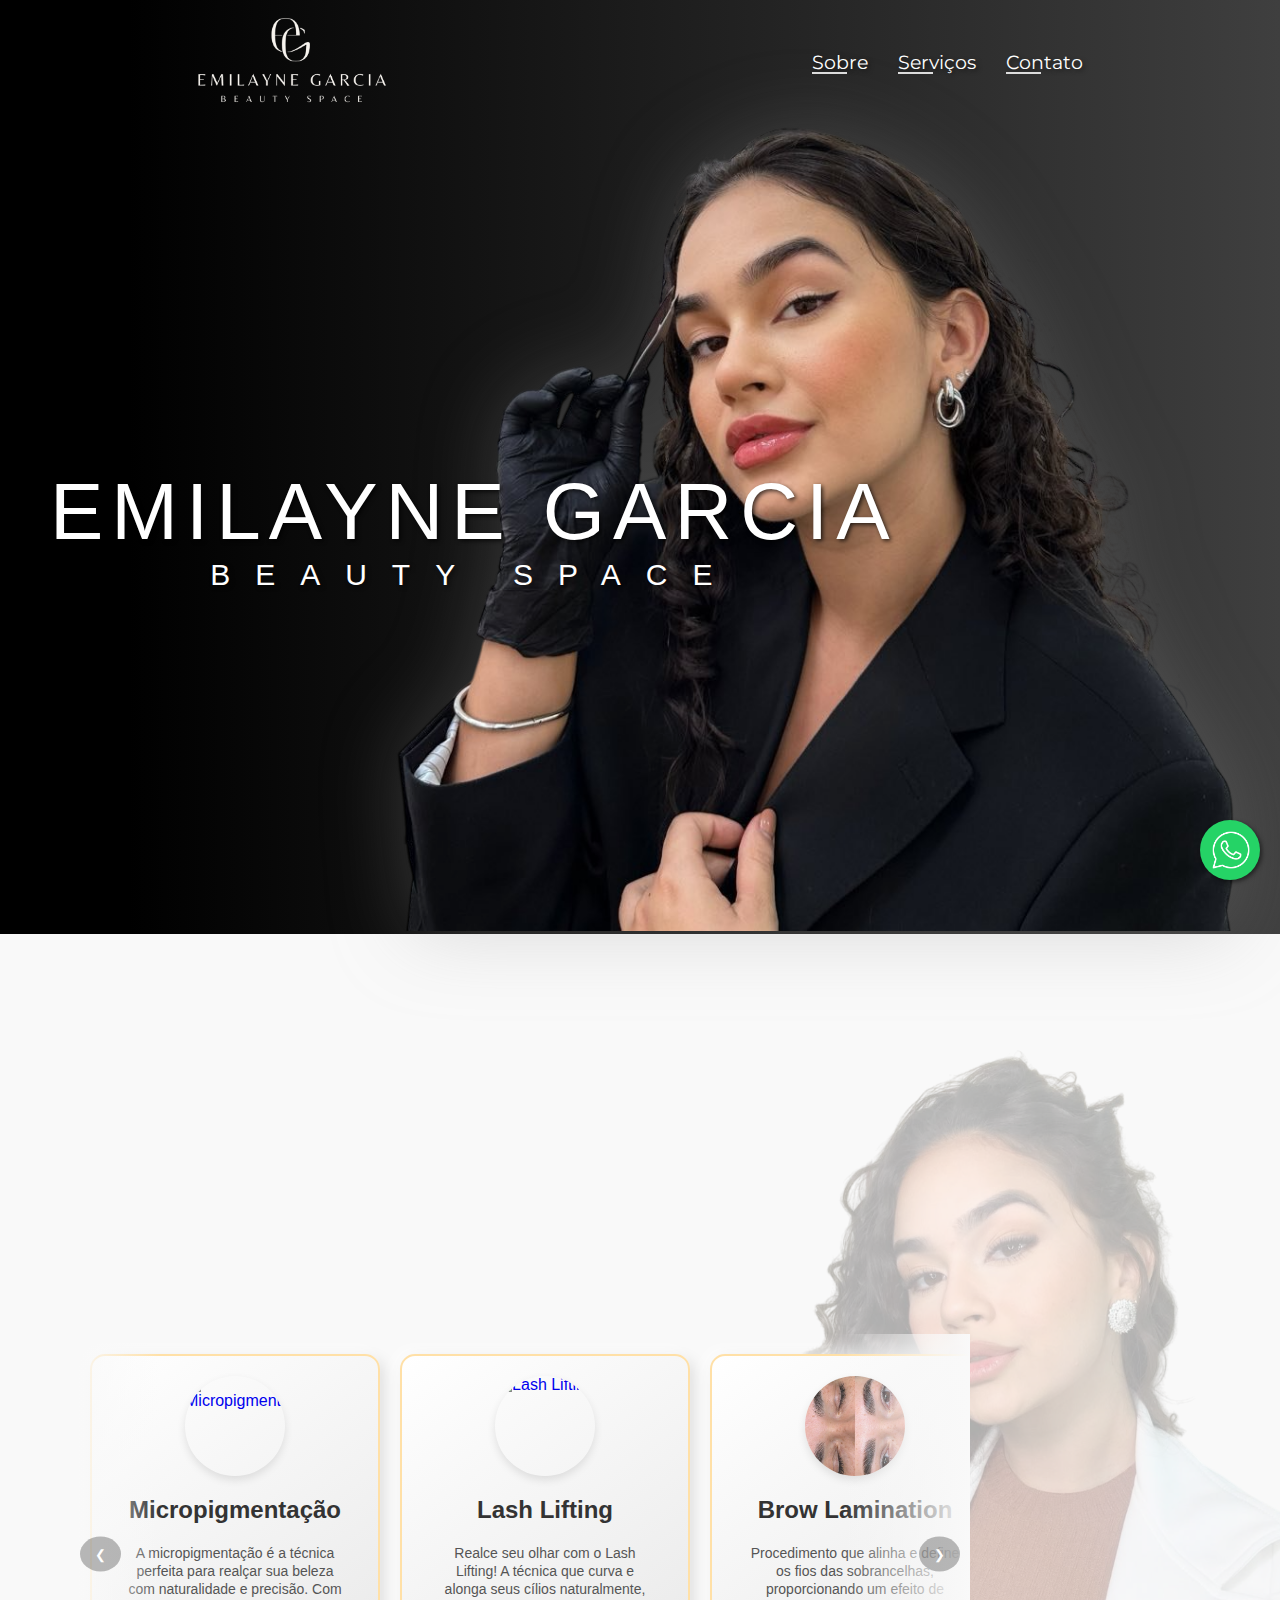
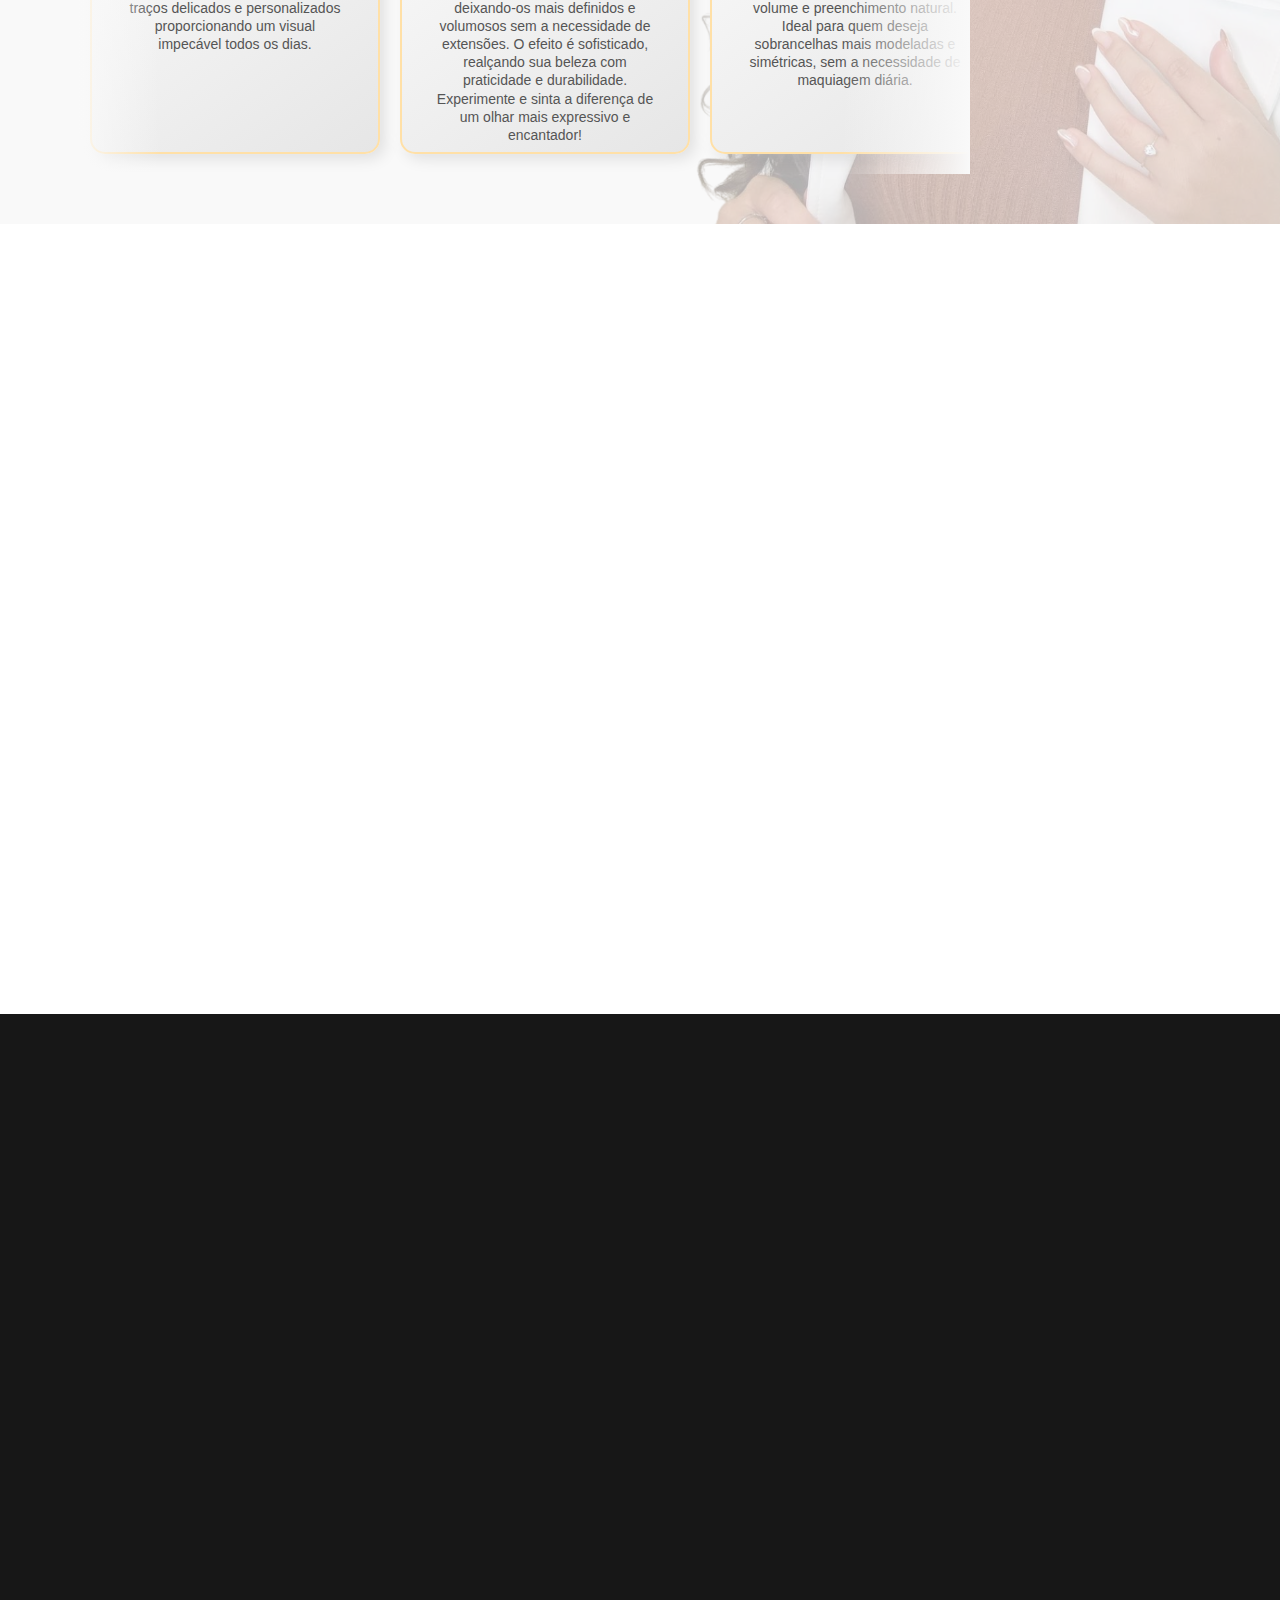
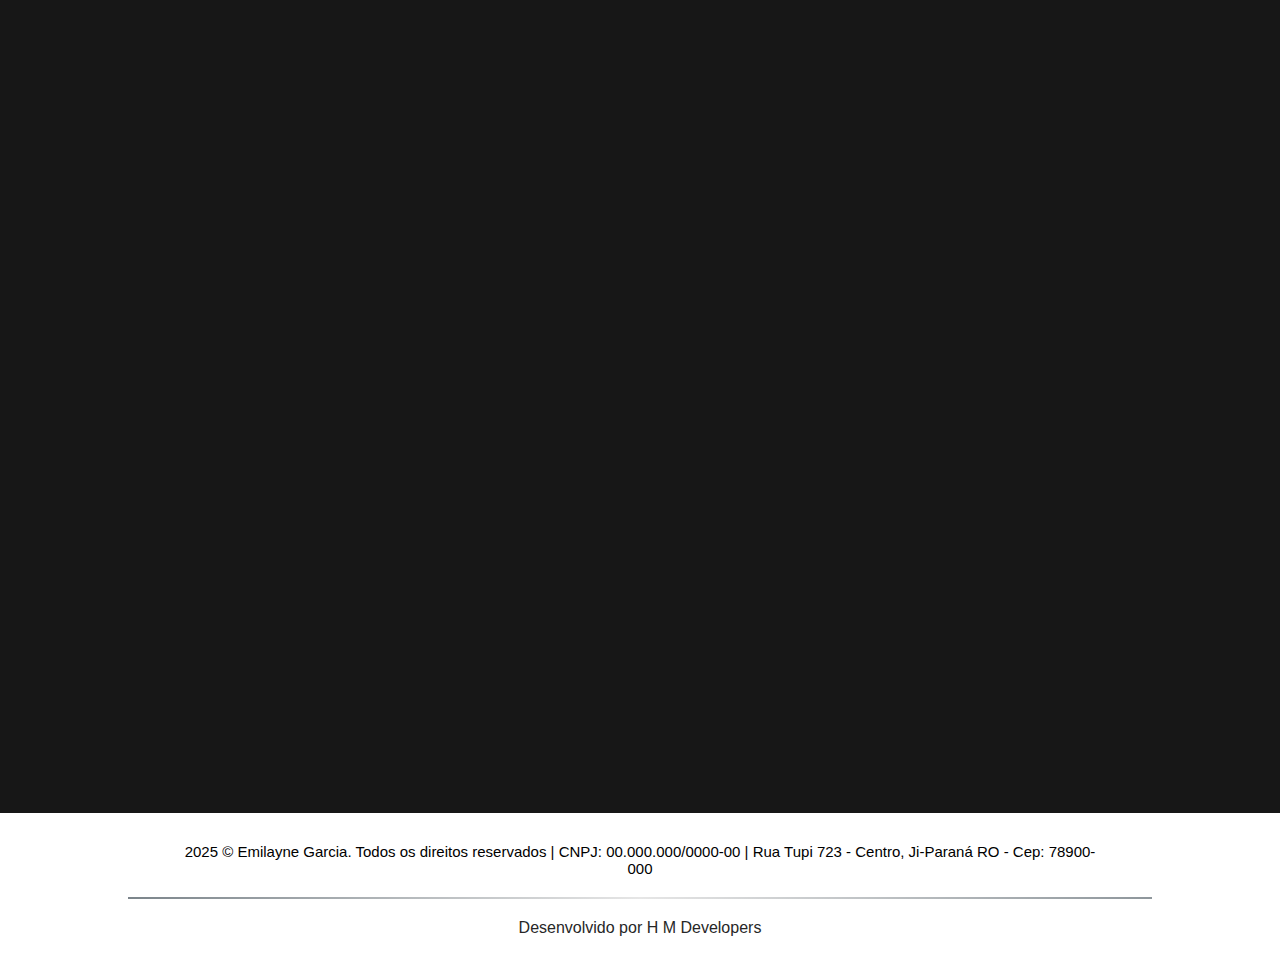
==== commit 16a629fb: "att. services" ====
--- a/index.html
+++ b/index.html
@@ -1,84 +1,74 @@
 <!DOCTYPE html>
 <html lang="pt-BR">
-    <head>
-        <meta charset="UTF-8" />
-        <meta name="viewport" content="width=device-width, initial-scale=1.0" />
-        <title>Emilayne Garcia</title>
-        <link rel="icon" href="images/11 c.png" type="image/x-icon" />
-        <link rel="stylesheet" href="styles/style.css" />
-        <link rel="preconnect" href="https://fonts.googleapis.com" />
-        <link rel="preconnect" href="https://fonts.gstatic.com" crossorigin />
-        <link
-            href="https://fonts.googleapis.com/css2?family=Junge&family=Titillium+Web:ital,wght@0,200;0,300;0,400;0,600;0,700;0,900;1,200;1,300;1,400;1,600;1,700&display=swap"
-            rel="stylesheet"
-        />
-        <link
-            href="https://db.onlinewebfonts.com/c/a38555804658a66ab17450e62b7ed6a4?family=Standup+W01+Caps+Regular"
-            rel="stylesheet"
-        />
-        <link
-            href="https://db.onlinewebfonts.com/c/52749bb88d9c332c21a24a2152f42a4b?family=Atteron+Personal+Use"
-            rel="stylesheet"
-        />
-        <link rel="preconnect" href="https://fonts.googleapis.com" />
-        <link rel="preconnect" href="https://fonts.gstatic.com" crossorigin />
-        <link
-            href="https://fonts.googleapis.com/css2?family=Montserrat:ital,wght@0,100..900;1,100..900&display=swap"
-            rel="stylesheet"
-        />
-    </head>
-
-    <body>
-        <!-- PRELOADER -->
-        <div id="preloader">
-            <img src="images/logo.png" alt="Logo" class="preloader-logo" />
-            <div class="spinner"></div>
-        </div>
-
-        <header>
-            <section class="section-header">
-                <section class="content-header">
-                    <section class="content-header-left">
-                        <a href="index.html">
-                            <img src="images/logo.png" alt="Logo" />
-                        </a>
-                    </section>
-
-                    <section class="content-header-right">
-                        <nav>
-                            <ul>
-                                <!-- <li><a href="#home">Home</a></li> -->
-                                <li><a href="#about">Sobre</a></li>
-                                <li><a href="services.html">Serviços</a></li>
-                                <li><a href="#contact">Contato</a></li>
-                            </ul>
-                        </nav>
-                    </section>
-                </section>
-            </section>
-        </header>
-
-        <main>
-            <section class="section-banner">
-                <section class="content-banner hidden">
-                    <h1>EMILAYNE GARCIA</h1>
-                    <p>BEAUTY SPACE</p>
-                </section>
-                <section class="banner-img">
-                    <figure>
-                        <img src="images/banner.png" alt="" />
-                    </figure>
-                </section>
-            </section>
-
-            <!-- <section class="about-section" id="about">
-                <div class="about-mirror">
-                    <div class="mirror-frame">
-                        <img src="images/Sobre.jpg" alt="Emilayne Garcia" />
-                    </div>
-                </div>
-                <div class="about-text">
-                    <h1>Sobre Mim</h1>
+
+<head>
+    <meta charset="UTF-8" />
+    <meta name="viewport" content="width=device-width, initial-scale=1.0" />
+    <title>Emilayne Garcia</title>
+    <link rel="icon" href="images/11 c.png" type="image/x-icon" />
+    <link rel="stylesheet" href="styles/style.css" />
+    <link rel="preconnect" href="https://fonts.googleapis.com" />
+    <link rel="preconnect" href="https://fonts.gstatic.com" crossorigin />
+    <link
+        href="https://fonts.googleapis.com/css2?family=Junge&family=Titillium+Web:ital,wght@0,200;0,300;0,400;0,600;0,700;0,900;1,200;1,300;1,400;1,600;1,700&display=swap"
+        rel="stylesheet" />
+    <link href="https://db.onlinewebfonts.com/c/a38555804658a66ab17450e62b7ed6a4?family=Standup+W01+Caps+Regular"
+        rel="stylesheet" />
+    <link href="https://db.onlinewebfonts.com/c/52749bb88d9c332c21a24a2152f42a4b?family=Atteron+Personal+Use"
+        rel="stylesheet" />
+    <link rel="preconnect" href="https://fonts.googleapis.com" />
+    <link rel="preconnect" href="https://fonts.gstatic.com" crossorigin />
+    <link href="https://fonts.googleapis.com/css2?family=Montserrat:ital,wght@0,100..900;1,100..900&display=swap"
+        rel="stylesheet" />
+</head>
+
+<body>
+    <!-- PRELOADER -->
+    <div id="preloader">
+        <img src="images/logo.png" alt="Logo" class="preloader-logo" />
+        <div class="spinner"></div>
+    </div>
+
+    <header>
+        <section class="section-header">
+            <section class="content-header">
+                <section class="content-header-left">
+                    <a href="index.html">
+                        <img src="images/logo.png" alt="Logo" />
+                    </a>
+                </section>
+
+                <section class="content-header-right">
+                    <nav>
+                        <ul>
+                            <!-- <li><a href="#home">Home</a></li> -->
+                            <li><a href="#about">Sobre</a></li>
+                            <li><a href="#services">Serviços</a></li>
+                            <li><a href="#contact">Contato</a></li>
+                        </ul>
+                    </nav>
+                </section>
+            </section>
+        </section>
+    </header>
+
+    <main>
+        <section class="section-banner">
+            <section class="content-banner hidden">
+                <h1>EMILAYNE GARCIA</h1>
+                <p>BEAUTY SPACE</p>
+            </section>
+            <section class="banner-img">
+                <figure>
+                    <img src="images/banner.png" alt="" />
+                </figure>
+            </section>
+        </section>
+
+        <section class="sobre" id="about">
+            <div class="sobre-container">
+                <div class="sobre-text hidden">
+                    <h2>Conheça Emilayne Garcia</h2>
                     <p>
                         Olá, sou Emilayne Garcia, especialista em beleza e
                         bem-estar. Minha missão é ajudar as pessoas a se
@@ -88,255 +78,259 @@
                     </p>
                     <p>
                         Aqui no meu espaço, cada detalhe é pensado para
-                        proporcionar conforto e qualidade. Seja bem-vindo(a) e
-                        conheça mais sobre o que posso fazer por você!
+                        proporcionar conforto e qualidade. Seja bem-vindo(a)
+                        e conheça mais sobre o que posso fazer por você!
                     </p>
                 </div>
-            </section> -->
-
-            <section class="sobre" id="about">
-                <div class="sobre-container">
-                    <div class="sobre-text hidden">
-                        <h2>Conheça Emilayne Garcia</h2>
-                        <p>
-                            Olá, sou Emilayne Garcia, especialista em beleza e
-                            bem-estar. Minha missão é ajudar as pessoas a se
-                            sentirem confiantes e radiantes. Com anos de
-                            experiência, ofereço serviços personalizados para
-                            realçar a sua beleza natural.
-                        </p>
-                        <p>
-                            Aqui no meu espaço, cada detalhe é pensado para
-                            proporcionar conforto e qualidade. Seja bem-vindo(a)
-                            e conheça mais sobre o que posso fazer por você!
-                        </p>
-                    </div>
-                    <div class="sobre-image">
-                        <img src="images/imgsobre.png" alt="Emilayne Garcia" />
-                    </div>
-                </div>
-                <section class="slider-carousel">
-                    <button class="slider-prev" onclick="changeCard(-1)">
+                <div class="sobre-image">
+                    <img src="images/imgsobre.png" alt="Emilayne Garcia" />
+                </div>
+            </div>
+            <section class="slider-carousel">
+                <button class="slider-prev" onclick="changeCard(-1)">
+                    &#10094;
+                </button>
+                <div class="slider-container">
+                    <a href="#">
+                        <div class="slider-card">
+                            <div class="slider-image">
+                                <img src="images/Micropigmentação 2.jpg" alt="Micropigmentação" />
+                            </div>
+                            <h3>Micropigmentação</h3>
+                            <p>
+                                A micropigmentação é a técnica perfeita para realçar sua beleza com naturalidade e
+                                precisão. Com traços delicados e personalizados proporcionando um visual impecável todos
+                                os dias.
+                            </p>
+                        </div>
+                    </a>
+                    <a href="#">
+                        <div class="slider-card">
+                            <div class="slider-image">
+                                <img src="images/lash lifiting.jpg" alt="Lash Lifting" />
+                            </div>
+                            <h3>Lash Lifting</h3>
+                            <p>
+                                Realce seu olhar com o Lash Lifting! A técnica que curva e alonga seus cílios
+                                naturalmente, deixando-os mais definidos e volumosos sem a necessidade de extensões. O
+                                efeito é sofisticado, realçando sua beleza com praticidade e durabilidade. Experimente e
+                                sinta a diferença de um olhar mais expressivo e encantador!
+                            </p>
+                        </div>
+                    </a>
+                    <a href="">
+                        <div class="slider-card">
+                            <div class="slider-image">
+                                <img src="images/brow-lamination.jpg" alt="Brow Lamination" />
+                            </div>
+                            <h3>Brow Lamination</h3>
+                            <p>
+                                Procedimento que alinha e define os fios das
+                                sobrancelhas, proporcionando um efeito de
+                                volume e preenchimento natural. Ideal para
+                                quem deseja sobrancelhas mais modeladas e
+                                simétricas, sem a necessidade de maquiagem
+                                diária.
+                            </p>
+                        </div>
+                    </a>
+                    <a href="">
+                        <div class="slider-card">
+                            <div class="slider-image">
+                                <img src="images/brow-lamination.jpg" alt="Brow Lamination" />
+                            </div>
+                            <h3>Brow Lamination</h3>
+                            <p>
+                                Procedimento que alinha e define os fios das
+                                sobrancelhas, proporcionando um efeito de
+                                volume e preenchimento natural. Ideal para
+                                quem deseja sobrancelhas mais modeladas e
+                                simétricas, sem a necessidade de maquiagem
+                                diária.
+                            </p>
+                        </div>
+                    </a>
+                    <a href="">
+                        <div class="slider-card">
+                            <div class="slider-image">
+                                <img src="images/brow-lamination.jpg" alt="Brow Lamination" />
+                            </div>
+                            <h3>Brow Lamination</h3>
+                            <p>
+                                Procedimento que alinha e define os fios das
+                                sobrancelhas, proporcionando um efeito de
+                                volume e preenchimento natural. Ideal para
+                                quem deseja sobrancelhas mais modeladas e
+                                simétricas, sem a necessidade de maquiagem
+                                diária.
+                            </p>
+                        </div>
+                    </a>
+                </div>
+                <button class="slider-next" onclick="changeCard(1)">
+                    &#10095;
+                </button>
+            </section>
+        </section>
+
+        <section class="section-links" id="services">
+            <section class="content-links">
+                <div class="links">
+                    <div class="card-links">
+                        <a href="#">
+                            <div class="image">
+                                <img src="images/apostila.jpg">
+                            </div>
+                            <div class="texto-link">
+                                <p>Comprar - Apostila completa: Designer de Sobrancelhas</p>
+                            </div>
+                        </a>
+                    </div>
+                    <div class="card-links">
+                        <a href="#">
+                            <div class="image">
+                                <img src="images/Micropigmentação 2.jpg">
+                            </div>
+                            <div class="texto-link">
+                                <p>Agendar serviços - Micropigmentações</p>
+                            </div>
+                        </a>
+                    </div>
+                    <div class="card-links">
+                        <a href="#">
+                            <div class="image">
+                                <img src="images/designer sobrancelhas.jpg">
+                            </div>
+                            <div class="texto-link">
+                                <p>Agendar serviços - Designer</p>
+                            </div>
+                        </a>
+                    </div>
+                    <div class="card-links">
+                        <a href="#">
+                            <div class="image">
+                                <img src="images/lash lifiting.jpg">
+                            </div>
+                            <div class="texto-link">
+                                <p>Agendar serviços - Lash Lifting</p>
+                            </div>
+                        </a>
+                    </div>
+                    <div class="card-links">
+                        <a href="#">
+                            <div class="image">
+                                <img src="images/brow-lamination.jpg">
+                            </div>
+                            <div class="texto-link">
+                                <p>Agendar serviços - Brow Lamination</p>
+                            </div>
+                        </a>
+                    </div>
+                </div>
+            </section>
+        </section>
+
+        <section class="section-contact" id="contact">
+            <section class="content-contact hidden">
+                <h3>Conheça o espaço Emilayne Garcia</h3>
+                <p>
+                    Um espaço climatizado, aconchegante e sofisticado, feito
+                    para o seu conforto e bem-estar.
+                </p>
+
+                <section class="carousel-container hidden">
+                    <div class="carousel">
+                        <div class="carousel-slide" onclick="openPopup('images/ex01.jpg')">
+                            <img src="images/ex01.jpg" alt="Imagem 1" />
+                        </div>
+                        <div class="carousel-slide" onclick="openPopup('images/ex02.jpg')">
+                            <img src="images/ex02.jpg" alt="Imagem 2" />
+                        </div>
+                        <div class="carousel-slide" onclick="openPopup('images/ex03.jpg')">
+                            <img src="images/ex03.jpg" alt="Imagem 3" />
+                        </div>
+                        <div class="carousel-slide" onclick="openPopup('images/ex04.jpeg')">
+                            <img src="images/ex04.jpeg" alt="Imagem 4" />
+                        </div>
+                        <div class="carousel-slide" onclick="openPopup('images/ex05.webp')">
+                            <img src="images/ex05.webp" alt="Imagem 5" />
+                        </div>
+                    </div>
+                    <button class="carousel-prev" onclick="changeSlide(-1)">
                         &#10094;
                     </button>
-                    <div class="slider-container">
-                        <a href="">
-                            <div class="slider-card">
-                                <div class="slider-image">
-                                    <img
-                                        src="images/micropigmentação.jpg"
-                                        alt="Micropigmentação"
-                                    />
-                                </div>
-                                <h3>Micropigmentação</h3>
-                                <p>
-                                    Procedimento semipermanente que realça a
-                                    beleza natural através da aplicação de
-                                    pigmentos na pele. Com técnica avançada e
-                                    resultados naturais, proporciona praticidade
-                                    e harmonia facial.
-                                </p>
-                            </div>
-                        </a>
-                        <a href="">
-                            <div class="slider-card">
-                                <div class="slider-image">
-                                    <img
-                                        src="images/brow-lamination.jpg"
-                                        alt="Brow Lamination"
-                                    />
-                                </div>
-                                <h3>Brow Lamination</h3>
-                                <p>
-                                    Procedimento que alinha e define os fios das
-                                    sobrancelhas, proporcionando um efeito de
-                                    volume e preenchimento natural. Ideal para
-                                    quem deseja sobrancelhas mais modeladas e
-                                    simétricas, sem a necessidade de maquiagem
-                                    diária.
-                                </p>
-                            </div>
-                        </a>
-                        <a href="">
-                            <div class="slider-card">
-                                <div class="slider-image">
-                                    <img
-                                        src="images/brow-lamination.jpg"
-                                        alt="Brow Lamination"
-                                    />
-                                </div>
-                                <h3>Brow Lamination</h3>
-                                <p>
-                                    Procedimento que alinha e define os fios das
-                                    sobrancelhas, proporcionando um efeito de
-                                    volume e preenchimento natural. Ideal para
-                                    quem deseja sobrancelhas mais modeladas e
-                                    simétricas, sem a necessidade de maquiagem
-                                    diária.
-                                </p>
-                            </div>
-                        </a>
-                        <a href="">
-                            <div class="slider-card">
-                                <div class="slider-image">
-                                    <img
-                                        src="images/brow-lamination.jpg"
-                                        alt="Brow Lamination"
-                                    />
-                                </div>
-                                <h3>Brow Lamination</h3>
-                                <p>
-                                    Procedimento que alinha e define os fios das
-                                    sobrancelhas, proporcionando um efeito de
-                                    volume e preenchimento natural. Ideal para
-                                    quem deseja sobrancelhas mais modeladas e
-                                    simétricas, sem a necessidade de maquiagem
-                                    diária.
-                                </p>
-                            </div>
-                        </a>
-                        <a href="">
-                            <div class="slider-card">
-                                <div class="slider-image">
-                                    <img
-                                        src="images/brow-lamination.jpg"
-                                        alt="Brow Lamination"
-                                    />
-                                </div>
-                                <h3>Brow Lamination</h3>
-                                <p>
-                                    Procedimento que alinha e define os fios das
-                                    sobrancelhas, proporcionando um efeito de
-                                    volume e preenchimento natural. Ideal para
-                                    quem deseja sobrancelhas mais modeladas e
-                                    simétricas, sem a necessidade de maquiagem
-                                    diária.
-                                </p>
-                            </div>
-                        </a>
-                        <!-- Adicione mais cards aqui -->
-                    </div>
-                    <button class="slider-next" onclick="changeCard(1)">
+                    <button class="carousel-next" onclick="changeSlide(1)">
                         &#10095;
                     </button>
                 </section>
-            </section>
-
-            <section class="section-contact" id="contact">
-                <section class="content-contact hidden">
-                    <h3>Conheça o espaço Emilayne Garcia</h3>
+                <section class="contact-info hidden">
                     <p>
-                        Um espaço climatizado, aconchegante e sofisticado, feito
-                        para o seu conforto e bem-estar.
+                        Aqui, cada detalhe foi cuidadosamente pensado para
+                        proporcionar seu total conforto, permitindo que você
+                        relaxe enquanto realçamos sua beleza.
+                        <span class="destaque">Venha viver essa experiência única!</span>
                     </p>
 
-                    <section class="carousel-container hidden">
-                        <div class="carousel">
-                            <div
-                                class="carousel-slide"
-                                onclick="openPopup('images/ex01.jpg')"
-                            >
-                                <img src="images/ex01.jpg" alt="Imagem 1" />
-                            </div>
-                            <div
-                                class="carousel-slide"
-                                onclick="openPopup('images/ex02.jpg')"
-                            >
-                                <img src="images/ex02.jpg" alt="Imagem 2" />
-                            </div>
-                            <div
-                                class="carousel-slide"
-                                onclick="openPopup('images/ex03.jpg')"
-                            >
-                                <img src="images/ex03.jpg" alt="Imagem 3" />
-                            </div>
-                            <div
-                                class="carousel-slide"
-                                onclick="openPopup('images/ex04.jpeg')"
-                            >
-                                <img src="images/ex04.jpeg" alt="Imagem 4" />
-                            </div>
-                            <div
-                                class="carousel-slide"
-                                onclick="openPopup('images/ex05.webp')"
-                            >
-                                <img src="images/ex05.webp" alt="Imagem 5" />
-                            </div>
-                        </div>
-                        <button class="carousel-prev" onclick="changeSlide(-1)">
-                            &#10094;
-                        </button>
-                        <button class="carousel-next" onclick="changeSlide(1)">
-                            &#10095;
-                        </button>
-                    </section>
-                    <section class="contact-info hidden">
-                        <p>
-                            Aqui, cada detalhe foi cuidadosamente pensado para
-                            proporcionar seu total conforto, permitindo que você
-                            relaxe enquanto realçamos sua beleza.
-                            <span class="destaque"
-                                >Venha viver essa experiência única!</span
-                            >
-                        </p>
-
-                        <iframe
-                            class="map hidden"
-                            src="https://www.google.com/maps/embed?pb=!1m18!1m12!1m3!1d3918.0797941956725!2d-61.9508254!3d-10.8815355!2m3!1f0!2f0!3f0!3m2!1i1024!2i768!4f13.1!3m3!1m2!1s0x93c99b11e9a90e75%3A0x1196283390d14d28!2sR.%20Tupi%2C%20723%20-%20Bairro%20Centro%2C%20Ji-Paran%C3%A1%20-%20RO%2C%2076900-073!5e0!3m2!1spt-BR!2sbr!4v1742907165672!5m2!1spt-BR!2sbr"
-                            width="600"
-                            height="450"
-                            style="border: 0"
-                            allowfullscreen=""
-                            loading="lazy"
-                            referrerpolicy="no-referrer-when-downgrade"
-                        ></iframe>
-                    </section>
-                </section>
-            </section>
-
-            <section class="section-bottom-services">
-                <section class="content-bottom-services">
-                    <a href="services.html" class="hidden">
-                        <p>nossos serviços</p>
-                    </a>
-                </section>
-            </section>
-
-            <!-- Pop-up container -->
-            <div id="popup" class="popup">
-                <span class="popup-close" onclick="closePopup()">&times;</span>
-                <button class="popup-prev" onclick="navigatePopup(-1)">
-                    &#10094;
-                </button>
-                <img class="popup-content" id="popup-img" />
-                <button class="popup-next" onclick="navigatePopup(1)">
-                    &#10095;
-                </button>
-            </div>
-
-            <section class="test"></section>
-        </main>
-
-        <footer>
-            <section class="section-footer section-limited">
-                <section class="content-footer">
-                    <div class="content-01">
-                        <p>
-                            2025 © Emilayne Garcia. Todos os direitos reservados
-                            | CNPJ: 00.000.000/0000-00 | Rua Tupi 723 - Centro,
-                            Ji-Paraná RO - Cep: 78900-000
-                        </p>
-                    </div>
-
-                    <section class="btn-whats">
-                        <a href="https://wa.me/+5569999999999" target="_blank">
-                            <img src="images/whatsapp.png" alt="" />
-                        </a>
-                    </section>
-                </section>
-            </section>
-        </footer>
-
-        <script src="./js/script.js"></script>
-    </body>
-</html>
+                    <iframe class="map hidden"
+                        src="https://www.google.com/maps/embed?pb=!1m18!1m12!1m3!1d3918.0797941956725!2d-61.9508254!3d-10.8815355!2m3!1f0!2f0!3f0!3m2!1i1024!2i768!4f13.1!3m3!1m2!1s0x93c99b11e9a90e75%3A0x1196283390d14d28!2sR.%20Tupi%2C%20723%20-%20Bairro%20Centro%2C%20Ji-Paran%C3%A1%20-%20RO%2C%2076900-073!5e0!3m2!1spt-BR!2sbr!4v1742907165672!5m2!1spt-BR!2sbr"
+                        width="600" height="450" style="border: 0" allowfullscreen="" loading="lazy"
+                        referrerpolicy="no-referrer-when-downgrade"></iframe>
+                </section>
+            </section>
+        </section>
+
+        <section class="section-bottom-services">
+            <section class="content-bottom-services">
+                <a href="services.html" class="hidden">
+                    <p>nossos serviços</p>
+                </a>
+            </section>
+        </section>
+
+        <!-- Pop-up container -->
+        <div id="popup" class="popup">
+            <span class="popup-close" onclick="closePopup()">&times;</span>
+            <button class="popup-prev" onclick="navigatePopup(-1)">
+                &#10094;
+            </button>
+            <img class="popup-content" id="popup-img" />
+            <button class="popup-next" onclick="navigatePopup(1)">
+                &#10095;
+            </button>
+        </div>
+
+        <section class="test"></section>
+    </main>
+
+    <footer>
+        <section class="section-footer section-limited">
+            <section class="content-footer">
+                <div class="content-01">
+                    <p>
+                        2025 © Emilayne Garcia. Todos os direitos reservados
+                        | CNPJ: 00.000.000/0000-00 | Rua Tupi 723 - Centro,
+                        Ji-Paraná RO - Cep: 78900-000
+                    </p>
+                </div>
+
+                <div class="section-dev">
+                    <div class="content-dev">
+                        <a href="#">
+                            <p>Desenvolvido por <span>H M Developers</span></p>
+                        </a>
+                    </div>
+                </div>
+
+                <section class="btn-whats">
+                    <a href="https://wa.me/+5569999999999" target="_blank">
+                        <img src="images/whatsapp.png" alt="" />
+                    </a>
+                </section>
+            </section>
+        </section>
+    </footer>
+
+    <script src="./js/script.js"></script>
+</body>
+
+</html>--- a/styles/style.css
+++ b/styles/style.css
@@ -1,3 +1,4 @@
+/* --------------------------GLOBAL STYLES--------------------------  */
 * {
     margin: 0;
     padding: 0;
@@ -6,7 +7,18 @@
     font-family: "Standup W01 Caps Regular", sans-serif;
 }
 
-/* Preloader Styles */
+html {
+    scroll-behavior: smooth;
+}
+
+.section-limited {
+    max-width: 1024px;
+    margin: 0 auto;
+}
+
+
+
+/* --------------------------PRELOADER--------------------------  */
 #preloader {
     position: fixed;
     top: 0;
@@ -14,14 +26,11 @@
     width: 100%;
     height: 100%;
     background-color: #000000;
-    /* Cor de fundo do preloader */
     display: flex;
     flex-direction: column;
-    /* Alinha a imagem e o spinner verticalmente */
     justify-content: center;
     align-items: center;
     z-index: 9999;
-    /* Garante que o preloader fique acima de tudo */
 }
 
 #preloader .preloader-logo {
@@ -57,13 +66,15 @@
 
 .hidden {
     opacity: 0;
-    transform: translateY(20px); /* Move o elemento para baixo */
+    transform: translateY(20px);
+    /* Move o elemento para baixo */
     transition: opacity 0.6s ease-out, transform 0.6s ease-out;
 }
 
 .visible {
     opacity: 1;
-    transform: translateY(0); /* Retorna o elemento à posição original */
+    transform: translateY(0);
+    /* Retorna o elemento à posição original */
 }
 
 body {
@@ -71,20 +82,18 @@
     /* background-color: #fff9f1; */
 }
 
-.section-limited {
-    max-width: 1024px;
-    margin: 0 auto;
-}
-
 .destaque {
     font-weight: 600;
 }
 
+
+
+/* --------------------------CABEÇARIO--------------------------  */
 header {
     background: linear-gradient(to right, #000000 10%, #3f3f3f 100%);
-    /* Degradê do preto para um cinza escuro */
 
     & .section-header {
+
         & .content-header {
             display: flex;
             justify-content: space-around;
@@ -145,7 +154,9 @@
     }
 }
 
-/* ----------------INICIO DAS ESTILICAÇÕES DO BANNER------------ */
+
+
+/* --------------------------BANNER--------------------------  */
 .section-banner {
     width: 100%;
     height: 90vh;
@@ -153,7 +164,6 @@
     justify-content: space-between;
     align-items: center;
     background: linear-gradient(to right, #000000 10%, #3f3f3f 100%);
-    /* Degradê do preto para um cinza escuro */
 }
 
 .section-banner .content-banner {
@@ -192,60 +202,10 @@
     z-index: 1;
 }
 
-/* ----------------FIM DAS ESTILICAÇÕES DO BANNER------------ */
-
-/* ----------------INICIO DAS ESTILICAÇÕES DA SEÇÃO SOBRE------------ */
-/* .about-section {
-    width: 100%;
-    display: flex;
-    align-items: center;
-    justify-content: center;
-    gap: 50px;
-    padding: 50px 20px;
-}
-
-.about-mirror {
-    display: flex;
-    justify-content: center;
-    align-items: center;
-}
-
-.mirror-frame {
-    width: 300px;
-    height: 400px;
-    border-radius: 300px 300px 0 0;
-    overflow: hidden;
-    border: 2px solid #000000;
-    box-shadow: 0 4px 10px rgba(0, 0, 0, 0.2);
-    background-color: #fff;
-}
-
-.mirror-frame img {
-    width: 100%;
-    height: 100%;
-    object-fit: cover;
-}
-
-.about-text {
-    max-width: 500px;
-    text-align: left;
-    padding: 40px 20px 0 20px;
-}
-
-.about-text h1 {
-    font-size: 36px;
-    font-weight: bold;
-    color: #333;
-    margin-bottom: 20px;
-}
-
-.about-text p {
-    font-size: 18px;
-    color: #555;
-    line-height: 1.6;
-    margin-bottom: 20px;
-} */
-
+
+
+/* --------------------------SOBRE--------------------------  */
+/* --------------------------CONTENT SOBRE--------------------------  */
 .sobre {
     height: 105vh;
     display: flex;
@@ -306,14 +266,18 @@
     transform: scaleX(-1);
 }
 
+/* --------------------------SLIDER CAROUSEL--------------------------  */
 .slider-section {
-    bottom: 100px;
-    left: 200px;
+    flex-shrink: 1;
     display: flex;
     flex-wrap: wrap;
     justify-content: center;
+    align-items: flex-start;
+    /* Alinha os itens ao topo */
     gap: 20px;
     padding: 50px 20px;
+    margin: 100px 200px;
+    /* Substitui bottom e left */
     /* background-color: #f9f9f9; */
 }
 
@@ -326,6 +290,7 @@
     position: relative;
     overflow: hidden;
     width: 100%;
+    height: 100%;
     padding: 20px;
     background-color: #f9f9f9;
 }
@@ -335,6 +300,7 @@
     gap: 20px;
     transition: transform 0.5s ease-in-out;
     width: 100%;
+    height: 100%;
     z-index: 2;
 }
 
@@ -379,11 +345,11 @@
 
 .slider-card p {
     font-family: "Roboto", sans-serif;
-    font-size: 0.9rem;
+    font-size: 14px;
     color: #555;
     margin-top: 20px;
     margin-bottom: 20px;
-    line-height: 1.5;
+    line-height: 1.3;
 }
 
 .slider-carousel::before,
@@ -391,7 +357,8 @@
     content: "";
     position: absolute;
     top: 0;
-    width: 10vw; /* Agora usa um valor relativo ao tamanho da tela */
+    width: 10vw;
+    /* Agora usa um valor relativo ao tamanho da tela */
     height: 100%;
     z-index: 3;
 }
@@ -435,9 +402,189 @@
     background-color: #00000023;
 }
 
-/* ----------------FIM DAS ESTILICAÇÕES DA SECAO SOBRE------------ */
-
-/* ----------------INICIO DAS ESTILICAÇÕES DO BOTÃO "NOSSOS SERVIÇOS"------------ */
+main {
+    & .section-links {
+        display: flex;
+        flex-direction: column;
+        justify-content: space-between;
+        align-items: center;
+        width: 100%;
+        height: 100%;
+
+        & .content-links {
+            margin-bottom: 40px;
+
+            & .links {
+                display: flex;
+                flex-direction: column;
+                justify-content: center;
+                align-items: center;
+                flex-wrap: wrap;
+                margin-top: 50px;
+
+                & .card-links {
+                    width: 700px;
+                    height: 100px;
+                    background-color: #f1f1f1;
+                    margin: 20px;
+                    border-radius: 30px;
+                    display: flex;
+                    justify-content: center;
+                    align-items: center;
+                    flex-direction: column;
+                    box-shadow: 2px 2px 4px rgba(0, 0, 0, 0.5);
+                    transition: 0.3s;
+                    border: 1px solid #ffe0a7;
+
+                    & a {
+                        display: flex;
+                        justify-content: space-between;
+                        align-items: center;
+                        width: 90%;
+                        text-decoration: none;
+                        color: #151515;
+
+                        & .image {
+
+                            width: 70px;
+                            height: 70px;
+                            border: 1px solid #15151531;
+                            border-radius: 20px;
+                            box-shadow: 2px 2px 4px rgba(0, 0, 0, 0.5);
+
+                            & img {
+                                width: 100%;
+                                height: 100%;
+                                border-radius: 20px;
+                            }
+                        }
+
+                        & .texto-link {
+                            display: flex;
+                            justify-content: center;
+                            align-items: start;
+                            flex-direction: column;
+                            width: 80%;
+                            height: 100%;
+                            padding: 10px;
+
+                            & p {
+                                font-size: 18px;
+                            }
+                        }
+                    }
+                }
+
+                & .card-links:hover {
+                    background-color: #e6e6e6;
+                    transform: scale(1.01);
+                    transition: 300ms;
+                    cursor: pointer;
+                }
+            }
+        }
+    }
+}
+
+
+/* ---------------------EFEITOOO---------------------- */
+.card-links {
+    opacity: 0;
+    transform: translateY(20px);
+    transition: opacity 0.5s ease, transform 0.3s ease;
+}
+
+.card-links.visible {
+    opacity: 1;
+    transform: translateY(0);
+}
+
+@media (min-width: 768px) {
+
+    main .sobre {
+        width: 100%;
+        height: 100%;
+    }
+
+    .slider-carousel {
+        max-width: 900px;
+        margin: 350px 0 0 50px;
+    }
+
+    .sobre-text {
+        top: 80px;
+        left: 100px;
+    }
+
+    .section-contact .content-contact h3,
+    p {
+        max-width: 90%;
+        margin: 0 auto;
+    }
+}
+
+@media (max-width: 1024px) {
+
+    .slider-carousel {
+        max-width: 900px;
+        margin: 0 50px;
+        margin-top: 350px;
+    }
+
+    .sobre-text {
+        top: 80px;
+        left: 100px;
+    }
+
+    .section-contact .content-contact h3,
+    p {
+        max-width: 90%;
+        margin: 0 auto;
+    }
+}
+
+@media (max-width: 768px) {
+
+    main .sobre {
+        width: 100%;
+        height: 100%;
+    }
+
+    .section-banner .content-banner {
+        display: flex;
+        flex-direction: column;
+        justify-content: flex-end;
+        align-items: start;
+        height: 100%;
+        position: relative;
+        z-index: 2;
+        padding: 50px;
+    }
+
+    .section-banner .content-banner p {
+        margin: 0;
+    }
+
+    .slider-carousel {
+        max-width: 700px;
+        margin: 0;
+        margin-top: 350px;
+    }
+
+    .sobre-text {
+        top: 80px;
+        left: 50px;
+    }
+
+    .section-contact .content-contact h3,
+    p {
+        max-width: 90%;
+        margin: 0 auto;
+    }
+}
+
+
+/* --------------------------BOTÃO SERVICOS--------------------------  */
 .content-bottom-services {
     background-color: #171717;
     padding: 30px 0;
@@ -458,10 +605,9 @@
     margin: 0 auto;
 }
 
-/* ----------------FIM DAS ESTILIZAÇÕES DO BOTÃO "NOSSOS SERVIÇOS"------------ */
-
-/* ----------------INICIO DAS ESTILICAÇÕES DA SEÇÃO "CONTATOS"------------ */
-
+
+
+/* --------------------------SECAO CONTATOS--------------------------  */
 .section-contact {
     background-color: #171717;
     z-index: -10;
@@ -664,8 +810,10 @@
     height: 100vh;
     filter: invert(90%);
 }
-/* ----------------FIM DAS ESTILICAÇÕES DA SEÇÃO "CONTATOS"------------ */
-
+
+
+
+/* --------------------------SECAO RODAPÉ--------------------------  */
 footer {
     background-color: #ffffff;
 }
@@ -679,15 +827,12 @@
 .section-footer .content-footer .content-01 {
     padding-top: 20px;
     padding-bottom: 20px;
-    margin-bottom: 50px;
+    margin-bottom: 20px;
     border-bottom: 2px solid;
-    border-image: linear-gradient(
-            90deg,
+    border-image: linear-gradient(90deg,
             rgba(60, 74, 83, 0.678),
             #e6e6e6,
-            rgba(60, 74, 83, 0.582)
-        )
-        1;
+            rgba(60, 74, 83, 0.582)) 1;
 }
 
 .section-footer .content-footer .content-01 h5,
@@ -723,50 +868,16 @@
     color: #000000;
 }
 
-.section-footer .content-footer .content-02 {
-    background-color: #ffffff23;
-    display: flex;
-    justify-content: center;
-    align-items: center;
-    text-align: center;
-    width: 50%;
-    height: 180px;
-    margin: 0 auto;
-    border-radius: 25px;
-    position: relative;
-    overflow: hidden;
-}
-
-.section-footer .content-footer .content-02::before {
-    content: "";
-    position: absolute;
-    top: 0;
-    left: 0;
-    right: 0;
-    bottom: 0;
-    background: inherit;
-    backdrop-filter: blur(5px);
-    z-index: 1;
-}
-
-.section-footer .content-footer .content-02 a {
-    display: flex;
-    justify-content: center;
-    align-items: center;
-    width: 500px;
-    margin: 0 auto;
-    position: relative;
-    z-index: 2;
+.section-footer .content-footer a {
     text-decoration: none;
-}
-
-.section-footer .content-footer .content-02 a img {
-    width: 180px;
-}
-
-.section-footer .content-footer .content-02 a p {
-    color: #fff;
-    text-decoration: none;
+    display: flex;
+    justify-content: center;
+    margin-bottom: 20px;
+}
+
+.section-footer .content-footer a p {
+    color: #272727;
+    padding-top: 0;
 }
 
 .section-footer .content-footer .btn-whats {
@@ -800,4 +911,4 @@
     background-color: #128c7e;
     transform: scale(1.2);
     transition: transform 0.3s, background-color 0.3s;
-}
+}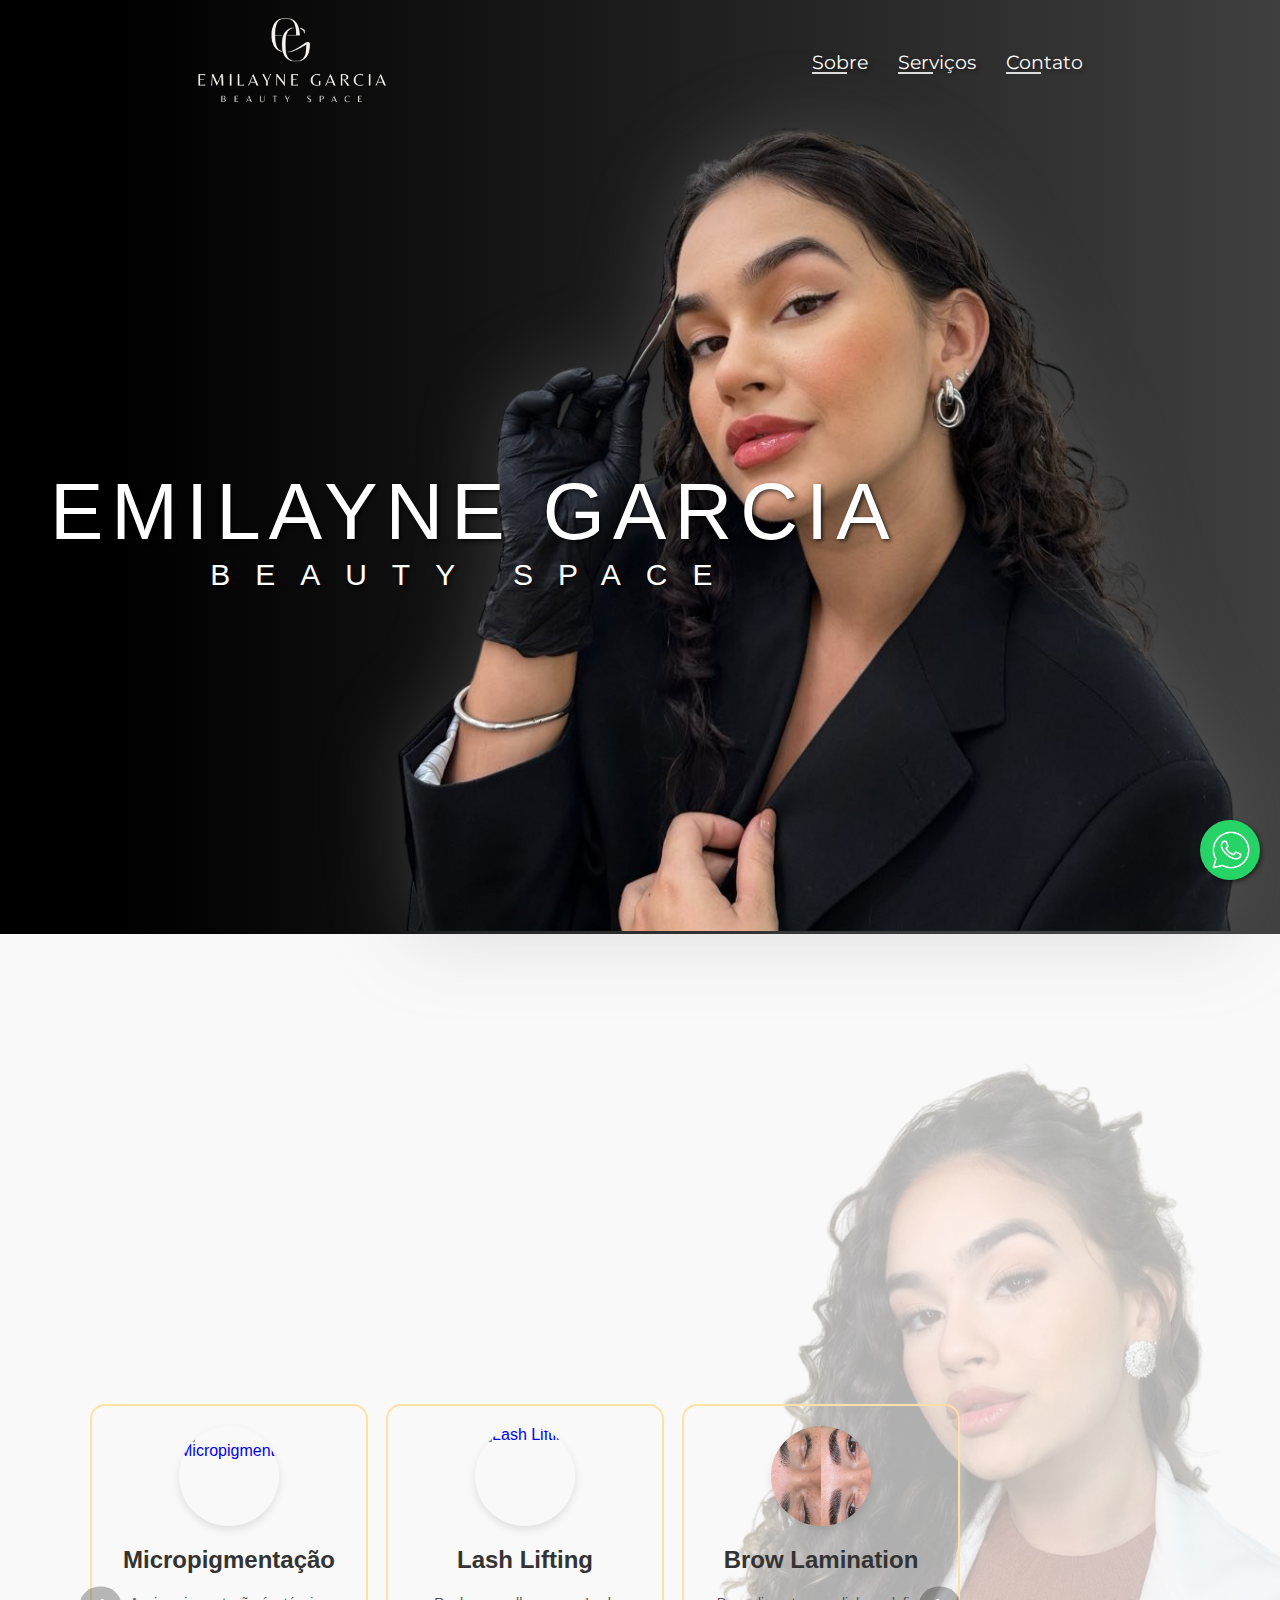
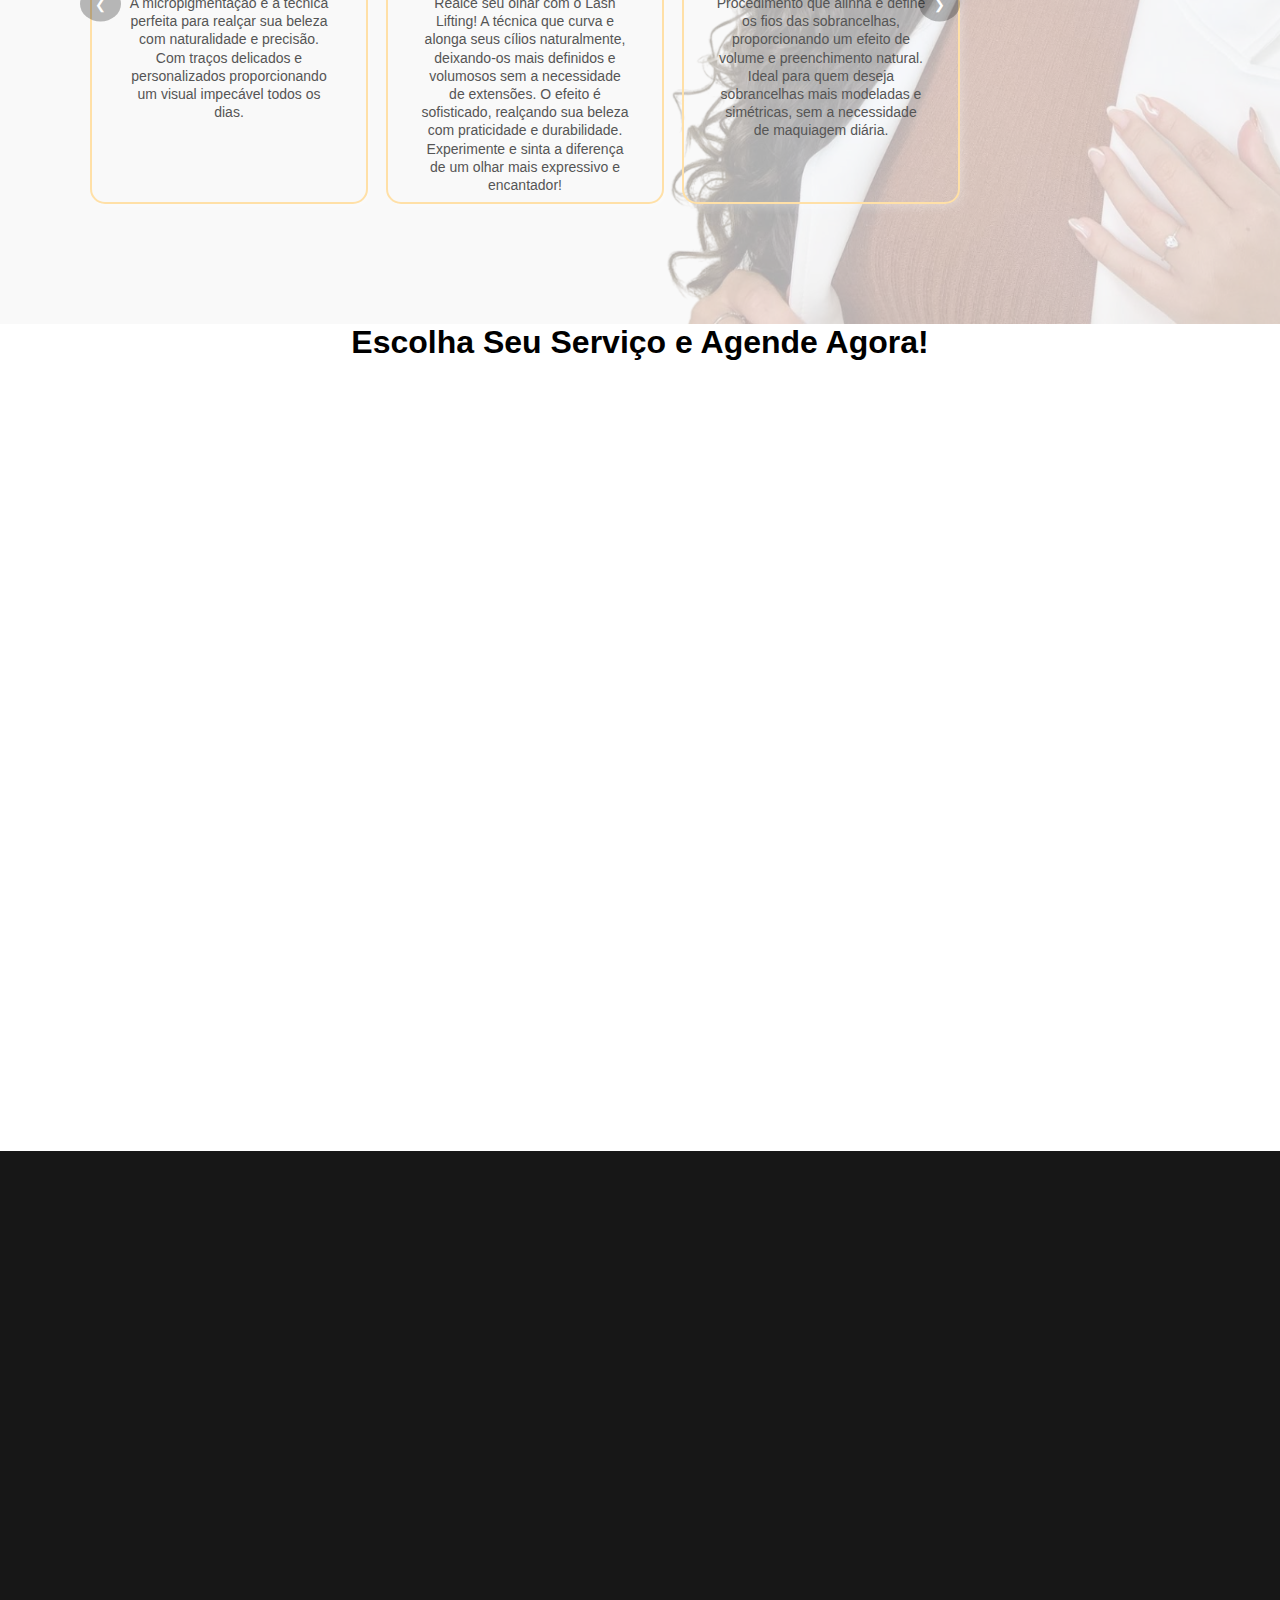
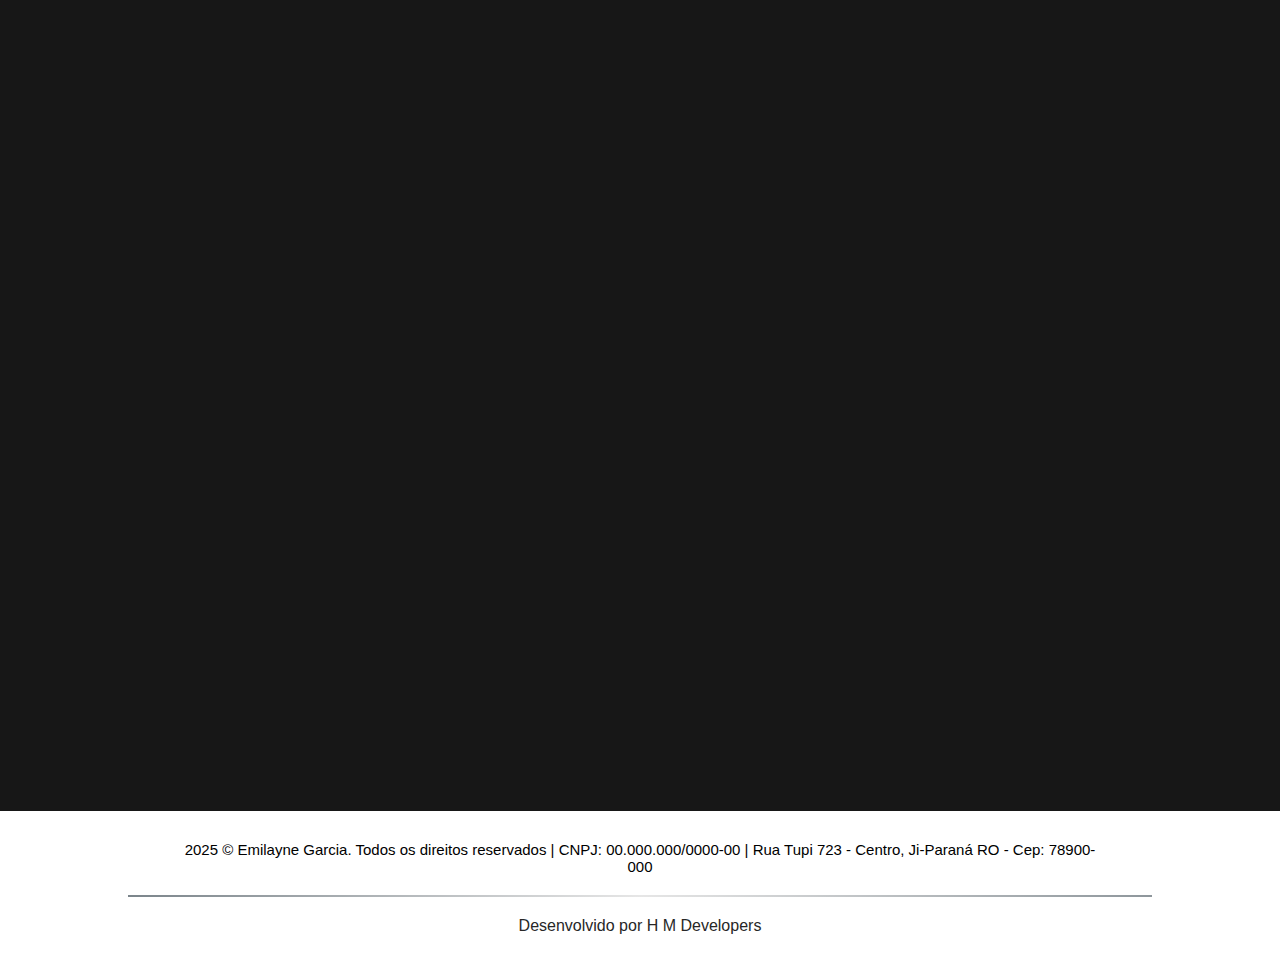
==== commit e55cb449: "att pagina curso" ====
--- a/index.html
+++ b/index.html
@@ -1,336 +1,385 @@
 <!DOCTYPE html>
 <html lang="pt-BR">
-
-<head>
-    <meta charset="UTF-8" />
-    <meta name="viewport" content="width=device-width, initial-scale=1.0" />
-    <title>Emilayne Garcia</title>
-    <link rel="icon" href="images/11 c.png" type="image/x-icon" />
-    <link rel="stylesheet" href="styles/style.css" />
-    <link rel="preconnect" href="https://fonts.googleapis.com" />
-    <link rel="preconnect" href="https://fonts.gstatic.com" crossorigin />
-    <link
-        href="https://fonts.googleapis.com/css2?family=Junge&family=Titillium+Web:ital,wght@0,200;0,300;0,400;0,600;0,700;0,900;1,200;1,300;1,400;1,600;1,700&display=swap"
-        rel="stylesheet" />
-    <link href="https://db.onlinewebfonts.com/c/a38555804658a66ab17450e62b7ed6a4?family=Standup+W01+Caps+Regular"
-        rel="stylesheet" />
-    <link href="https://db.onlinewebfonts.com/c/52749bb88d9c332c21a24a2152f42a4b?family=Atteron+Personal+Use"
-        rel="stylesheet" />
-    <link rel="preconnect" href="https://fonts.googleapis.com" />
-    <link rel="preconnect" href="https://fonts.gstatic.com" crossorigin />
-    <link href="https://fonts.googleapis.com/css2?family=Montserrat:ital,wght@0,100..900;1,100..900&display=swap"
-        rel="stylesheet" />
-</head>
-
-<body>
-    <!-- PRELOADER -->
-    <div id="preloader">
-        <img src="images/logo.png" alt="Logo" class="preloader-logo" />
-        <div class="spinner"></div>
-    </div>
-
-    <header>
-        <section class="section-header">
-            <section class="content-header">
-                <section class="content-header-left">
-                    <a href="index.html">
-                        <img src="images/logo.png" alt="Logo" />
-                    </a>
-                </section>
-
-                <section class="content-header-right">
-                    <nav>
-                        <ul>
-                            <!-- <li><a href="#home">Home</a></li> -->
-                            <li><a href="#about">Sobre</a></li>
-                            <li><a href="#services">Serviços</a></li>
-                            <li><a href="#contact">Contato</a></li>
-                        </ul>
-                    </nav>
-                </section>
-            </section>
-        </section>
-    </header>
-
-    <main>
-        <section class="section-banner">
-            <section class="content-banner hidden">
-                <h1>EMILAYNE GARCIA</h1>
-                <p>BEAUTY SPACE</p>
-            </section>
-            <section class="banner-img">
-                <figure>
-                    <img src="images/banner.png" alt="" />
-                </figure>
-            </section>
-        </section>
-
-        <section class="sobre" id="about">
-            <div class="sobre-container">
-                <div class="sobre-text hidden">
-                    <h2>Conheça Emilayne Garcia</h2>
+    <head>
+        <meta charset="UTF-8" />
+        <meta name="viewport" content="width=device-width, initial-scale=1.0" />
+        <title>Emilayne Garcia</title>
+        <link rel="icon" href="images/11 c.png" type="image/x-icon" />
+        <link rel="stylesheet" href="styles/style.css" />
+        <link rel="preconnect" href="https://fonts.googleapis.com" />
+        <link rel="preconnect" href="https://fonts.gstatic.com" crossorigin />
+        <link
+            href="https://fonts.googleapis.com/css2?family=Junge&family=Titillium+Web:ital,wght@0,200;0,300;0,400;0,600;0,700;0,900;1,200;1,300;1,400;1,600;1,700&display=swap"
+            rel="stylesheet"
+        />
+        <link
+            href="https://db.onlinewebfonts.com/c/a38555804658a66ab17450e62b7ed6a4?family=Standup+W01+Caps+Regular"
+            rel="stylesheet"
+        />
+        <link
+            href="https://db.onlinewebfonts.com/c/52749bb88d9c332c21a24a2152f42a4b?family=Atteron+Personal+Use"
+            rel="stylesheet"
+        />
+        <link rel="preconnect" href="https://fonts.googleapis.com" />
+        <link rel="preconnect" href="https://fonts.gstatic.com" crossorigin />
+        <link
+            href="https://fonts.googleapis.com/css2?family=Montserrat:ital,wght@0,100..900;1,100..900&display=swap"
+            rel="stylesheet"
+        />
+    </head>
+
+    <body>
+        <!-- PRELOADER -->
+        <div id="preloader">
+            <img src="images/logo.png" alt="Logo" class="preloader-logo" />
+            <div class="spinner"></div>
+        </div>
+
+        <header>
+            <section class="section-header">
+                <section class="content-header">
+                    <section class="content-header-left">
+                        <a href="index.html">
+                            <img src="images/logo.png" alt="Logo" />
+                        </a>
+                    </section>
+
+                    <section class="content-header-right">
+                        <nav>
+                            <ul>
+                                <!-- <li><a href="#home">Home</a></li> -->
+                                <li><a href="#about">Sobre</a></li>
+                                <li><a href="#services">Serviços</a></li>
+                                <li><a href="#contact">Contato</a></li>
+                            </ul>
+                        </nav>
+                    </section>
+                </section>
+            </section>
+        </header>
+
+        <main>
+            <section class="section-banner">
+                <section class="content-banner hidden">
+                    <h1>EMILAYNE GARCIA</h1>
+                    <p>BEAUTY SPACE</p>
+                </section>
+                <section class="banner-img">
+                    <figure>
+                        <img src="images/banner.png" alt="" />
+                    </figure>
+                </section>
+            </section>
+
+            <section class="sobre" id="about">
+                <div class="sobre-container">
+                    <div class="sobre-text hidden">
+                        <h2>Conheça Emilayne Garcia</h2>
+                        <p>
+                            Olá, sou Emilayne Garcia, especialista em beleza e
+                            bem-estar. Minha missão é ajudar as pessoas a se
+                            sentirem confiantes e radiantes. Com anos de
+                            experiência, ofereço serviços personalizados para
+                            realçar a sua beleza natural.
+                        </p>
+                        <p>
+                            Aqui no meu espaço, cada detalhe é pensado para
+                            proporcionar conforto e qualidade. Seja bem-vindo(a)
+                            e conheça mais sobre o que posso fazer por você!
+                        </p>
+                    </div>
+                    <div class="sobre-image">
+                        <img src="images/imgsobre.png" alt="Emilayne Garcia" />
+                    </div>
+                </div>
+                <section class="slider-carousel">
+                    <button class="slider-prev" onclick="changeCard(-1)">
+                        &#10094;
+                    </button>
+                    <div class="slider-container">
+                        <a href="#">
+                            <div class="slider-card">
+                                <div class="slider-image">
+                                    <img
+                                        src="images/Micropigmentação 2.jpg"
+                                        alt="Micropigmentação"
+                                    />
+                                </div>
+                                <h3>Micropigmentação</h3>
+                                <p>
+                                    A micropigmentação é a técnica perfeita para
+                                    realçar sua beleza com naturalidade e
+                                    precisão. Com traços delicados e
+                                    personalizados proporcionando um visual
+                                    impecável todos os dias.
+                                </p>
+                            </div>
+                        </a>
+                        <a href="#">
+                            <div class="slider-card">
+                                <div class="slider-image">
+                                    <img
+                                        src="images/lash lifiting.jpg"
+                                        alt="Lash Lifting"
+                                    />
+                                </div>
+                                <h3>Lash Lifting</h3>
+                                <p>
+                                    Realce seu olhar com o Lash Lifting! A
+                                    técnica que curva e alonga seus cílios
+                                    naturalmente, deixando-os mais definidos e
+                                    volumosos sem a necessidade de extensões. O
+                                    efeito é sofisticado, realçando sua beleza
+                                    com praticidade e durabilidade. Experimente
+                                    e sinta a diferença de um olhar mais
+                                    expressivo e encantador!
+                                </p>
+                            </div>
+                        </a>
+                        <a href="">
+                            <div class="slider-card">
+                                <div class="slider-image">
+                                    <img
+                                        src="images/brow-lamination.jpg"
+                                        alt="Brow Lamination"
+                                    />
+                                </div>
+                                <h3>Brow Lamination</h3>
+                                <p>
+                                    Procedimento que alinha e define os fios das
+                                    sobrancelhas, proporcionando um efeito de
+                                    volume e preenchimento natural. Ideal para
+                                    quem deseja sobrancelhas mais modeladas e
+                                    simétricas, sem a necessidade de maquiagem
+                                    diária.
+                                </p>
+                            </div>
+                        </a>
+                        <a href="">
+                            <div class="slider-card">
+                                <div class="slider-image">
+                                    <img
+                                        src="images/brow-lamination.jpg"
+                                        alt="Brow Lamination"
+                                    />
+                                </div>
+                                <h3>Brow Lamination</h3>
+                                <p>
+                                    Procedimento que alinha e define os fios das
+                                    sobrancelhas, proporcionando um efeito de
+                                    volume e preenchimento natural. Ideal para
+                                    quem deseja sobrancelhas mais modeladas e
+                                    simétricas, sem a necessidade de maquiagem
+                                    diária.
+                                </p>
+                            </div>
+                        </a>
+                        <a href="">
+                            <div class="slider-card">
+                                <div class="slider-image">
+                                    <img
+                                        src="images/brow-lamination.jpg"
+                                        alt="Brow Lamination"
+                                    />
+                                </div>
+                                <h3>Brow Lamination</h3>
+                                <p>
+                                    Procedimento que alinha e define os fios das
+                                    sobrancelhas, proporcionando um efeito de
+                                    volume e preenchimento natural. Ideal para
+                                    quem deseja sobrancelhas mais modeladas e
+                                    simétricas, sem a necessidade de maquiagem
+                                    diária.
+                                </p>
+                            </div>
+                        </a>
+                    </div>
+                    <button class="slider-next" onclick="changeCard(1)">
+                        &#10095;
+                    </button>
+                </section>
+            </section>
+
+            <section class="section-links" id="services">
+                <h1>Escolha Seu Serviço e Agende Agora!</h1>
+                <section class="content-links">
+                    <div class="links">
+                        <div class="card-links hidden">
+                            <a href="curso.html">
+                                <div class="image">
+                                    <img src="images/apostila.jpg" />
+                                </div>
+                                <div class="texto-link">
+                                    <p>
+                                        Comprar - Apostila completa: Designer de
+                                        Sobrancelhas
+                                    </p>
+                                </div>
+                            </a>
+                        </div>
+                        <div class="card-links hidden">
+                            <a href="#">
+                                <div class="image">
+                                    <img src="images/Micropigmentação 2.jpg" />
+                                </div>
+                                <div class="texto-link">
+                                    <p>Agendar serviços - Micropigmentações</p>
+                                </div>
+                            </a>
+                        </div>
+                        <div class="card-links hidden">
+                            <a href="#">
+                                <div class="image">
+                                    <img
+                                        src="images/designer sobrancelhas.jpg"
+                                    />
+                                </div>
+                                <div class="texto-link">
+                                    <p>Agendar serviços - Designer</p>
+                                </div>
+                            </a>
+                        </div>
+                        <div class="card-links hidden">
+                            <a href="#">
+                                <div class="image">
+                                    <img src="images/lash lifiting.jpg" />
+                                </div>
+                                <div class="texto-link">
+                                    <p>Agendar serviços - Lash Lifting</p>
+                                </div>
+                            </a>
+                        </div>
+                        <div class="card-links hidden">
+                            <a href="#">
+                                <div class="image">
+                                    <img src="images/brow-lamination.jpg" />
+                                </div>
+                                <div class="texto-link">
+                                    <p>Agendar serviços - Brow Lamination</p>
+                                </div>
+                            </a>
+                        </div>
+                    </div>
+                </section>
+            </section>
+
+            <section class="section-contact" id="contact">
+                <section class="content-contact hidden">
+                    <h3>Conheça o espaço Emilayne Garcia</h3>
                     <p>
-                        Olá, sou Emilayne Garcia, especialista em beleza e
-                        bem-estar. Minha missão é ajudar as pessoas a se
-                        sentirem confiantes e radiantes. Com anos de
-                        experiência, ofereço serviços personalizados para
-                        realçar a sua beleza natural.
+                        Um espaço climatizado, aconchegante e sofisticado, feito
+                        para o seu conforto e bem-estar.
                     </p>
-                    <p>
-                        Aqui no meu espaço, cada detalhe é pensado para
-                        proporcionar conforto e qualidade. Seja bem-vindo(a)
-                        e conheça mais sobre o que posso fazer por você!
-                    </p>
-                </div>
-                <div class="sobre-image">
-                    <img src="images/imgsobre.png" alt="Emilayne Garcia" />
-                </div>
-            </div>
-            <section class="slider-carousel">
-                <button class="slider-prev" onclick="changeCard(-1)">
+
+                    <section class="carousel-container hidden">
+                        <div class="carousel">
+                            <div
+                                class="carousel-slide"
+                                onclick="openPopup('images/ex01.jpg')"
+                            >
+                                <img src="images/ex01.jpg" alt="Imagem 1" />
+                            </div>
+                            <div
+                                class="carousel-slide"
+                                onclick="openPopup('images/ex02.jpg')"
+                            >
+                                <img src="images/ex02.jpg" alt="Imagem 2" />
+                            </div>
+                            <div
+                                class="carousel-slide"
+                                onclick="openPopup('images/ex03.jpg')"
+                            >
+                                <img src="images/ex03.jpg" alt="Imagem 3" />
+                            </div>
+                            <div
+                                class="carousel-slide"
+                                onclick="openPopup('images/ex04.jpeg')"
+                            >
+                                <img src="images/ex04.jpeg" alt="Imagem 4" />
+                            </div>
+                            <div
+                                class="carousel-slide"
+                                onclick="openPopup('images/ex05.webp')"
+                            >
+                                <img src="images/ex05.webp" alt="Imagem 5" />
+                            </div>
+                        </div>
+                        <button class="carousel-prev" onclick="changeSlide(-1)">
+                            &#10094;
+                        </button>
+                        <button class="carousel-next" onclick="changeSlide(1)">
+                            &#10095;
+                        </button>
+                    </section>
+                    <section class="contact-info hidden">
+                        <p>
+                            Aqui, cada detalhe foi cuidadosamente pensado para
+                            proporcionar seu total conforto, permitindo que você
+                            relaxe enquanto realçamos sua beleza.
+                            <span class="destaque"
+                                >Venha viver essa experiência única!</span
+                            >
+                        </p>
+
+                        <iframe
+                            class="map hidden"
+                            src="https://www.google.com/maps/embed?pb=!1m18!1m12!1m3!1d3918.0797941956725!2d-61.9508254!3d-10.8815355!2m3!1f0!2f0!3f0!3m2!1i1024!2i768!4f13.1!3m3!1m2!1s0x93c99b11e9a90e75%3A0x1196283390d14d28!2sR.%20Tupi%2C%20723%20-%20Bairro%20Centro%2C%20Ji-Paran%C3%A1%20-%20RO%2C%2076900-073!5e0!3m2!1spt-BR!2sbr!4v1742907165672!5m2!1spt-BR!2sbr"
+                            width="600"
+                            height="450"
+                            style="border: 0"
+                            allowfullscreen=""
+                            loading="lazy"
+                            referrerpolicy="no-referrer-when-downgrade"
+                        ></iframe>
+                    </section>
+                </section>
+            </section>
+
+            <!-- Pop-up container -->
+            <div id="popup" class="popup">
+                <span class="popup-close" onclick="closePopup()">&times;</span>
+                <button class="popup-prev" onclick="navigatePopup(-1)">
                     &#10094;
                 </button>
-                <div class="slider-container">
-                    <a href="#">
-                        <div class="slider-card">
-                            <div class="slider-image">
-                                <img src="images/Micropigmentação 2.jpg" alt="Micropigmentação" />
-                            </div>
-                            <h3>Micropigmentação</h3>
-                            <p>
-                                A micropigmentação é a técnica perfeita para realçar sua beleza com naturalidade e
-                                precisão. Com traços delicados e personalizados proporcionando um visual impecável todos
-                                os dias.
-                            </p>
-                        </div>
-                    </a>
-                    <a href="#">
-                        <div class="slider-card">
-                            <div class="slider-image">
-                                <img src="images/lash lifiting.jpg" alt="Lash Lifting" />
-                            </div>
-                            <h3>Lash Lifting</h3>
-                            <p>
-                                Realce seu olhar com o Lash Lifting! A técnica que curva e alonga seus cílios
-                                naturalmente, deixando-os mais definidos e volumosos sem a necessidade de extensões. O
-                                efeito é sofisticado, realçando sua beleza com praticidade e durabilidade. Experimente e
-                                sinta a diferença de um olhar mais expressivo e encantador!
-                            </p>
-                        </div>
-                    </a>
-                    <a href="">
-                        <div class="slider-card">
-                            <div class="slider-image">
-                                <img src="images/brow-lamination.jpg" alt="Brow Lamination" />
-                            </div>
-                            <h3>Brow Lamination</h3>
-                            <p>
-                                Procedimento que alinha e define os fios das
-                                sobrancelhas, proporcionando um efeito de
-                                volume e preenchimento natural. Ideal para
-                                quem deseja sobrancelhas mais modeladas e
-                                simétricas, sem a necessidade de maquiagem
-                                diária.
-                            </p>
-                        </div>
-                    </a>
-                    <a href="">
-                        <div class="slider-card">
-                            <div class="slider-image">
-                                <img src="images/brow-lamination.jpg" alt="Brow Lamination" />
-                            </div>
-                            <h3>Brow Lamination</h3>
-                            <p>
-                                Procedimento que alinha e define os fios das
-                                sobrancelhas, proporcionando um efeito de
-                                volume e preenchimento natural. Ideal para
-                                quem deseja sobrancelhas mais modeladas e
-                                simétricas, sem a necessidade de maquiagem
-                                diária.
-                            </p>
-                        </div>
-                    </a>
-                    <a href="">
-                        <div class="slider-card">
-                            <div class="slider-image">
-                                <img src="images/brow-lamination.jpg" alt="Brow Lamination" />
-                            </div>
-                            <h3>Brow Lamination</h3>
-                            <p>
-                                Procedimento que alinha e define os fios das
-                                sobrancelhas, proporcionando um efeito de
-                                volume e preenchimento natural. Ideal para
-                                quem deseja sobrancelhas mais modeladas e
-                                simétricas, sem a necessidade de maquiagem
-                                diária.
-                            </p>
-                        </div>
-                    </a>
-                </div>
-                <button class="slider-next" onclick="changeCard(1)">
+                <img class="popup-content" id="popup-img" />
+                <button class="popup-next" onclick="navigatePopup(1)">
                     &#10095;
                 </button>
-            </section>
-        </section>
-
-        <section class="section-links" id="services">
-            <section class="content-links">
-                <div class="links">
-                    <div class="card-links">
-                        <a href="#">
-                            <div class="image">
-                                <img src="images/apostila.jpg">
-                            </div>
-                            <div class="texto-link">
-                                <p>Comprar - Apostila completa: Designer de Sobrancelhas</p>
-                            </div>
-                        </a>
-                    </div>
-                    <div class="card-links">
-                        <a href="#">
-                            <div class="image">
-                                <img src="images/Micropigmentação 2.jpg">
-                            </div>
-                            <div class="texto-link">
-                                <p>Agendar serviços - Micropigmentações</p>
-                            </div>
-                        </a>
-                    </div>
-                    <div class="card-links">
-                        <a href="#">
-                            <div class="image">
-                                <img src="images/designer sobrancelhas.jpg">
-                            </div>
-                            <div class="texto-link">
-                                <p>Agendar serviços - Designer</p>
-                            </div>
-                        </a>
-                    </div>
-                    <div class="card-links">
-                        <a href="#">
-                            <div class="image">
-                                <img src="images/lash lifiting.jpg">
-                            </div>
-                            <div class="texto-link">
-                                <p>Agendar serviços - Lash Lifting</p>
-                            </div>
-                        </a>
-                    </div>
-                    <div class="card-links">
-                        <a href="#">
-                            <div class="image">
-                                <img src="images/brow-lamination.jpg">
-                            </div>
-                            <div class="texto-link">
-                                <p>Agendar serviços - Brow Lamination</p>
-                            </div>
-                        </a>
-                    </div>
-                </div>
-            </section>
-        </section>
-
-        <section class="section-contact" id="contact">
-            <section class="content-contact hidden">
-                <h3>Conheça o espaço Emilayne Garcia</h3>
-                <p>
-                    Um espaço climatizado, aconchegante e sofisticado, feito
-                    para o seu conforto e bem-estar.
-                </p>
-
-                <section class="carousel-container hidden">
-                    <div class="carousel">
-                        <div class="carousel-slide" onclick="openPopup('images/ex01.jpg')">
-                            <img src="images/ex01.jpg" alt="Imagem 1" />
-                        </div>
-                        <div class="carousel-slide" onclick="openPopup('images/ex02.jpg')">
-                            <img src="images/ex02.jpg" alt="Imagem 2" />
-                        </div>
-                        <div class="carousel-slide" onclick="openPopup('images/ex03.jpg')">
-                            <img src="images/ex03.jpg" alt="Imagem 3" />
-                        </div>
-                        <div class="carousel-slide" onclick="openPopup('images/ex04.jpeg')">
-                            <img src="images/ex04.jpeg" alt="Imagem 4" />
-                        </div>
-                        <div class="carousel-slide" onclick="openPopup('images/ex05.webp')">
-                            <img src="images/ex05.webp" alt="Imagem 5" />
-                        </div>
-                    </div>
-                    <button class="carousel-prev" onclick="changeSlide(-1)">
-                        &#10094;
-                    </button>
-                    <button class="carousel-next" onclick="changeSlide(1)">
-                        &#10095;
-                    </button>
-                </section>
-                <section class="contact-info hidden">
-                    <p>
-                        Aqui, cada detalhe foi cuidadosamente pensado para
-                        proporcionar seu total conforto, permitindo que você
-                        relaxe enquanto realçamos sua beleza.
-                        <span class="destaque">Venha viver essa experiência única!</span>
-                    </p>
-
-                    <iframe class="map hidden"
-                        src="https://www.google.com/maps/embed?pb=!1m18!1m12!1m3!1d3918.0797941956725!2d-61.9508254!3d-10.8815355!2m3!1f0!2f0!3f0!3m2!1i1024!2i768!4f13.1!3m3!1m2!1s0x93c99b11e9a90e75%3A0x1196283390d14d28!2sR.%20Tupi%2C%20723%20-%20Bairro%20Centro%2C%20Ji-Paran%C3%A1%20-%20RO%2C%2076900-073!5e0!3m2!1spt-BR!2sbr!4v1742907165672!5m2!1spt-BR!2sbr"
-                        width="600" height="450" style="border: 0" allowfullscreen="" loading="lazy"
-                        referrerpolicy="no-referrer-when-downgrade"></iframe>
-                </section>
-            </section>
-        </section>
-
-        <section class="section-bottom-services">
-            <section class="content-bottom-services">
-                <a href="services.html" class="hidden">
-                    <p>nossos serviços</p>
-                </a>
-            </section>
-        </section>
-
-        <!-- Pop-up container -->
-        <div id="popup" class="popup">
-            <span class="popup-close" onclick="closePopup()">&times;</span>
-            <button class="popup-prev" onclick="navigatePopup(-1)">
-                &#10094;
-            </button>
-            <img class="popup-content" id="popup-img" />
-            <button class="popup-next" onclick="navigatePopup(1)">
-                &#10095;
-            </button>
-        </div>
-
-        <section class="test"></section>
-    </main>
-
-    <footer>
-        <section class="section-footer section-limited">
-            <section class="content-footer">
-                <div class="content-01">
-                    <p>
-                        2025 © Emilayne Garcia. Todos os direitos reservados
-                        | CNPJ: 00.000.000/0000-00 | Rua Tupi 723 - Centro,
-                        Ji-Paraná RO - Cep: 78900-000
-                    </p>
-                </div>
-
-                <div class="section-dev">
-                    <div class="content-dev">
-                        <a href="#">
-                            <p>Desenvolvido por <span>H M Developers</span></p>
-                        </a>
-                    </div>
-                </div>
-
-                <section class="btn-whats">
-                    <a href="https://wa.me/+5569999999999" target="_blank">
-                        <img src="images/whatsapp.png" alt="" />
-                    </a>
-                </section>
-            </section>
-        </section>
-    </footer>
-
-    <script src="./js/script.js"></script>
-</body>
-
-</html>+            </div>
+
+            <section class="test"></section>
+        </main>
+
+        <footer>
+            <section class="section-footer section-limited">
+                <section class="content-footer">
+                    <div class="content-01">
+                        <p>
+                            2025 © Emilayne Garcia. Todos os direitos reservados
+                            | CNPJ: 00.000.000/0000-00 | Rua Tupi 723 - Centro,
+                            Ji-Paraná RO - Cep: 78900-000
+                        </p>
+                    </div>
+
+                    <div class="section-dev">
+                        <div class="content-dev">
+                            <a href="#">
+                                <p>
+                                    Desenvolvido por <span>H M Developers</span>
+                                </p>
+                            </a>
+                        </div>
+                    </div>
+
+                    <section class="btn-whats">
+                        <a href="https://wa.me/+5569999999999" target="_blank">
+                            <img src="images/whatsapp.png" alt="" />
+                        </a>
+                    </section>
+                </section>
+            </section>
+        </footer>
+
+        <script src="./js/script.js"></script>
+    </body>
+</html>
--- a/styles/style.css
+++ b/styles/style.css
@@ -15,8 +15,6 @@
     max-width: 1024px;
     margin: 0 auto;
 }
-
-
 
 /* --------------------------PRELOADER--------------------------  */
 #preloader {
@@ -86,14 +84,11 @@
     font-weight: 600;
 }
 
-
-
 /* --------------------------CABEÇARIO--------------------------  */
 header {
     background: linear-gradient(to right, #000000 10%, #3f3f3f 100%);
 
     & .section-header {
-
         & .content-header {
             display: flex;
             justify-content: space-around;
@@ -154,8 +149,6 @@
     }
 }
 
-
-
 /* --------------------------BANNER--------------------------  */
 .section-banner {
     width: 100%;
@@ -202,8 +195,6 @@
     z-index: 1;
 }
 
-
-
 /* --------------------------SOBRE--------------------------  */
 /* --------------------------CONTENT SOBRE--------------------------  */
 .sobre {
@@ -297,7 +288,7 @@
 
 .slider-container {
     display: flex;
-    gap: 20px;
+    gap: 18px;
     transition: transform 0.5s ease-in-out;
     width: 100%;
     height: 100%;
@@ -305,16 +296,16 @@
 }
 
 .slider-card {
-    background: linear-gradient(145deg, #ffffff, #e6e6e6);
+    /* background: linear-gradient(to right, #ffffff, #e6e6e600); */
     border-radius: 15px;
-    box-shadow: 5px 5px 15px rgba(0, 0, 0, 0.1),
-        -5px -5px 15px rgba(255, 255, 255, 0.7);
-    width: 290px;
+    box-shadow: 2px 3px 10px rgba(255, 255, 255, 0.3);
+    width: 278px;
     height: 400px;
     text-align: center;
     padding: 20px;
     flex-shrink: 0;
     border: 2px solid #ffe0a7;
+    margin: 50px 0;
 }
 
 .slider-card:hover {
@@ -350,28 +341,6 @@
     margin-top: 20px;
     margin-bottom: 20px;
     line-height: 1.3;
-}
-
-.slider-carousel::before,
-.slider-carousel::after {
-    content: "";
-    position: absolute;
-    top: 0;
-    width: 10vw;
-    /* Agora usa um valor relativo ao tamanho da tela */
-    height: 100%;
-    z-index: 3;
-}
-
-.slider-carousel::before {
-    width: 90px;
-    left: 0px;
-    background: linear-gradient(to right, #f9f9f9, rgba(249, 249, 249, 0));
-}
-
-.slider-carousel::after {
-    right: 0px;
-    background: linear-gradient(to left, #f9f9f9, rgba(249, 249, 249, 0));
 }
 
 .slider-prev,
@@ -445,7 +414,6 @@
                         color: #151515;
 
                         & .image {
-
                             width: 70px;
                             height: 70px;
                             border: 1px solid #15151531;
@@ -486,7 +454,6 @@
     }
 }
 
-
 /* ---------------------EFEITOOO---------------------- */
 .card-links {
     opacity: 0;
@@ -500,7 +467,6 @@
 }
 
 @media (min-width: 768px) {
-
     main .sobre {
         width: 100%;
         height: 100%;
@@ -524,7 +490,6 @@
 }
 
 @media (max-width: 1024px) {
-
     .slider-carousel {
         max-width: 900px;
         margin: 0 50px;
@@ -544,7 +509,6 @@
 }
 
 @media (max-width: 768px) {
-
     main .sobre {
         width: 100%;
         height: 100%;
@@ -583,7 +547,6 @@
     }
 }
 
-
 /* --------------------------BOTÃO SERVICOS--------------------------  */
 .content-bottom-services {
     background-color: #171717;
@@ -604,8 +567,6 @@
     width: 250px;
     margin: 0 auto;
 }
-
-
 
 /* --------------------------SECAO CONTATOS--------------------------  */
 .section-contact {
@@ -811,8 +772,6 @@
     filter: invert(90%);
 }
 
-
-
 /* --------------------------SECAO RODAPÉ--------------------------  */
 footer {
     background-color: #ffffff;
@@ -829,10 +788,13 @@
     padding-bottom: 20px;
     margin-bottom: 20px;
     border-bottom: 2px solid;
-    border-image: linear-gradient(90deg,
+    border-image: linear-gradient(
+            90deg,
             rgba(60, 74, 83, 0.678),
             #e6e6e6,
-            rgba(60, 74, 83, 0.582)) 1;
+            rgba(60, 74, 83, 0.582)
+        )
+        1;
 }
 
 .section-footer .content-footer .content-01 h5,
@@ -911,4 +873,4 @@
     background-color: #128c7e;
     transform: scale(1.2);
     transition: transform 0.3s, background-color 0.3s;
-}+}
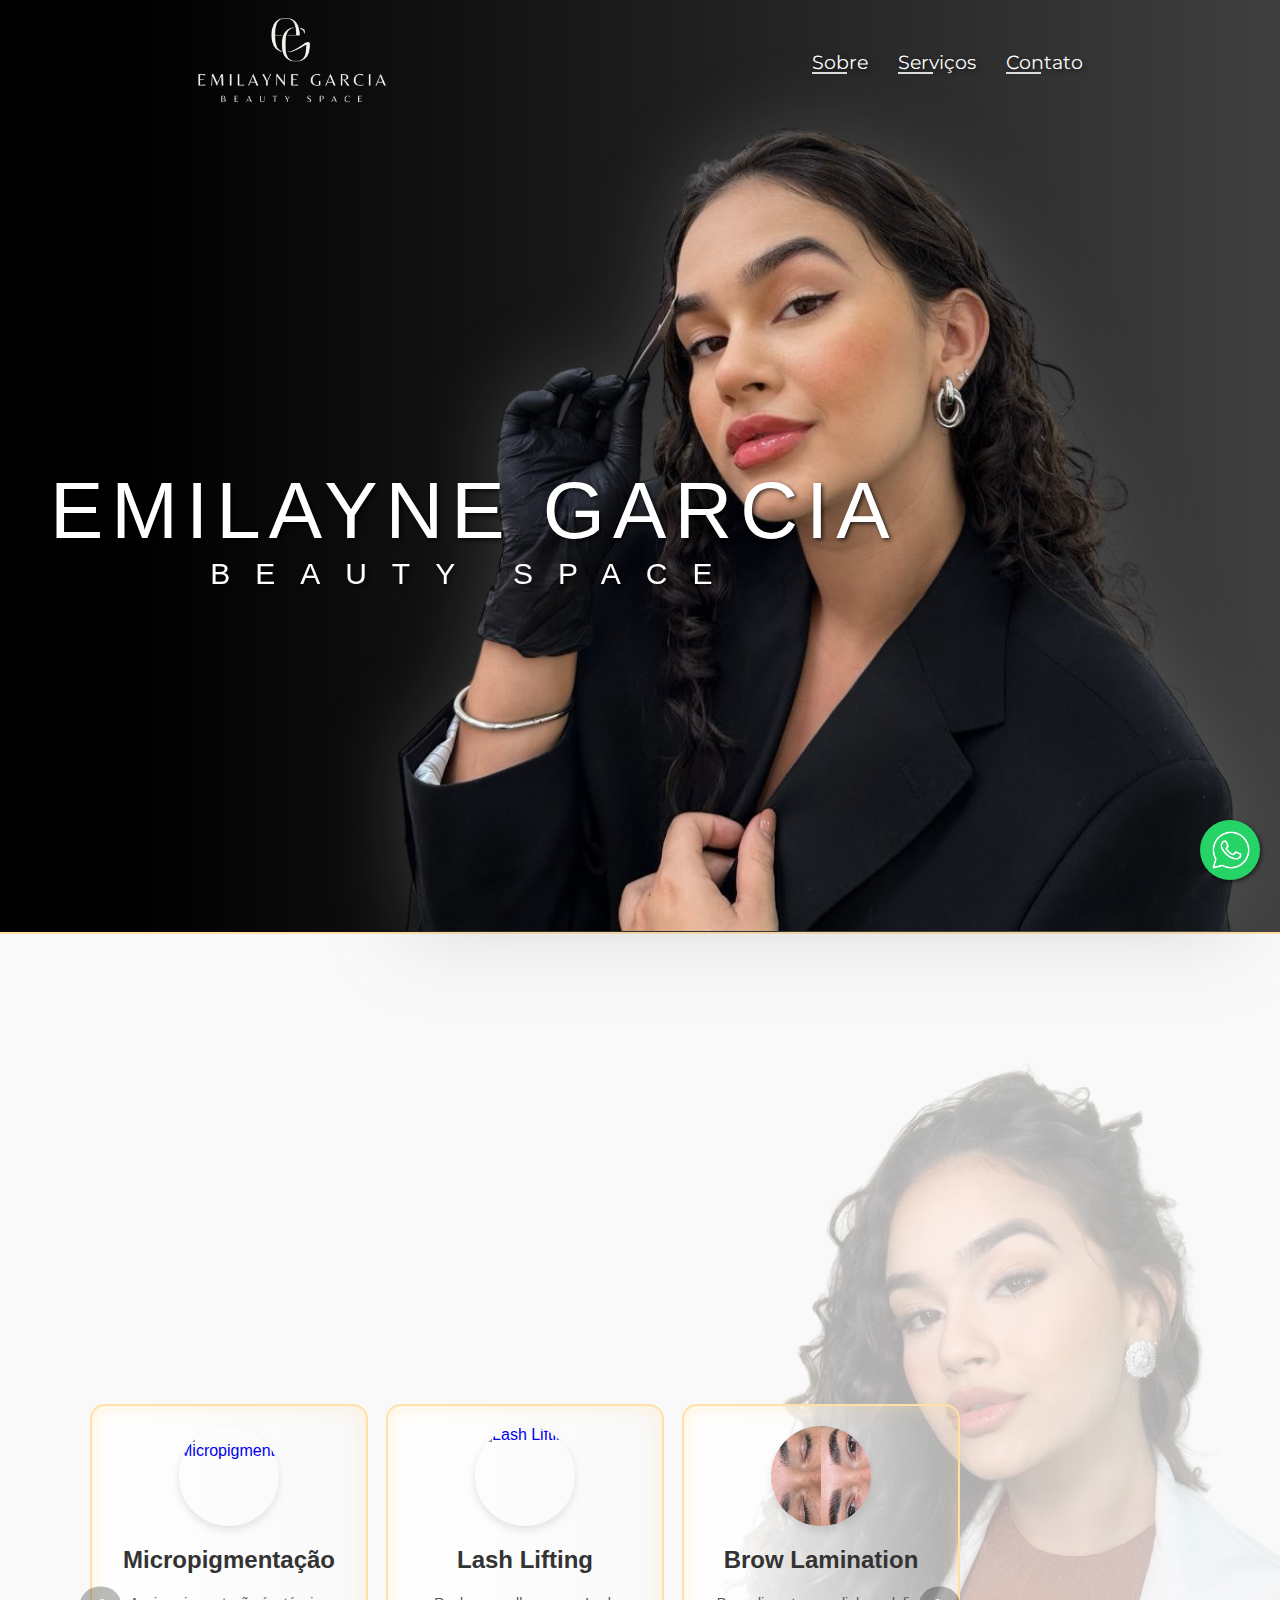
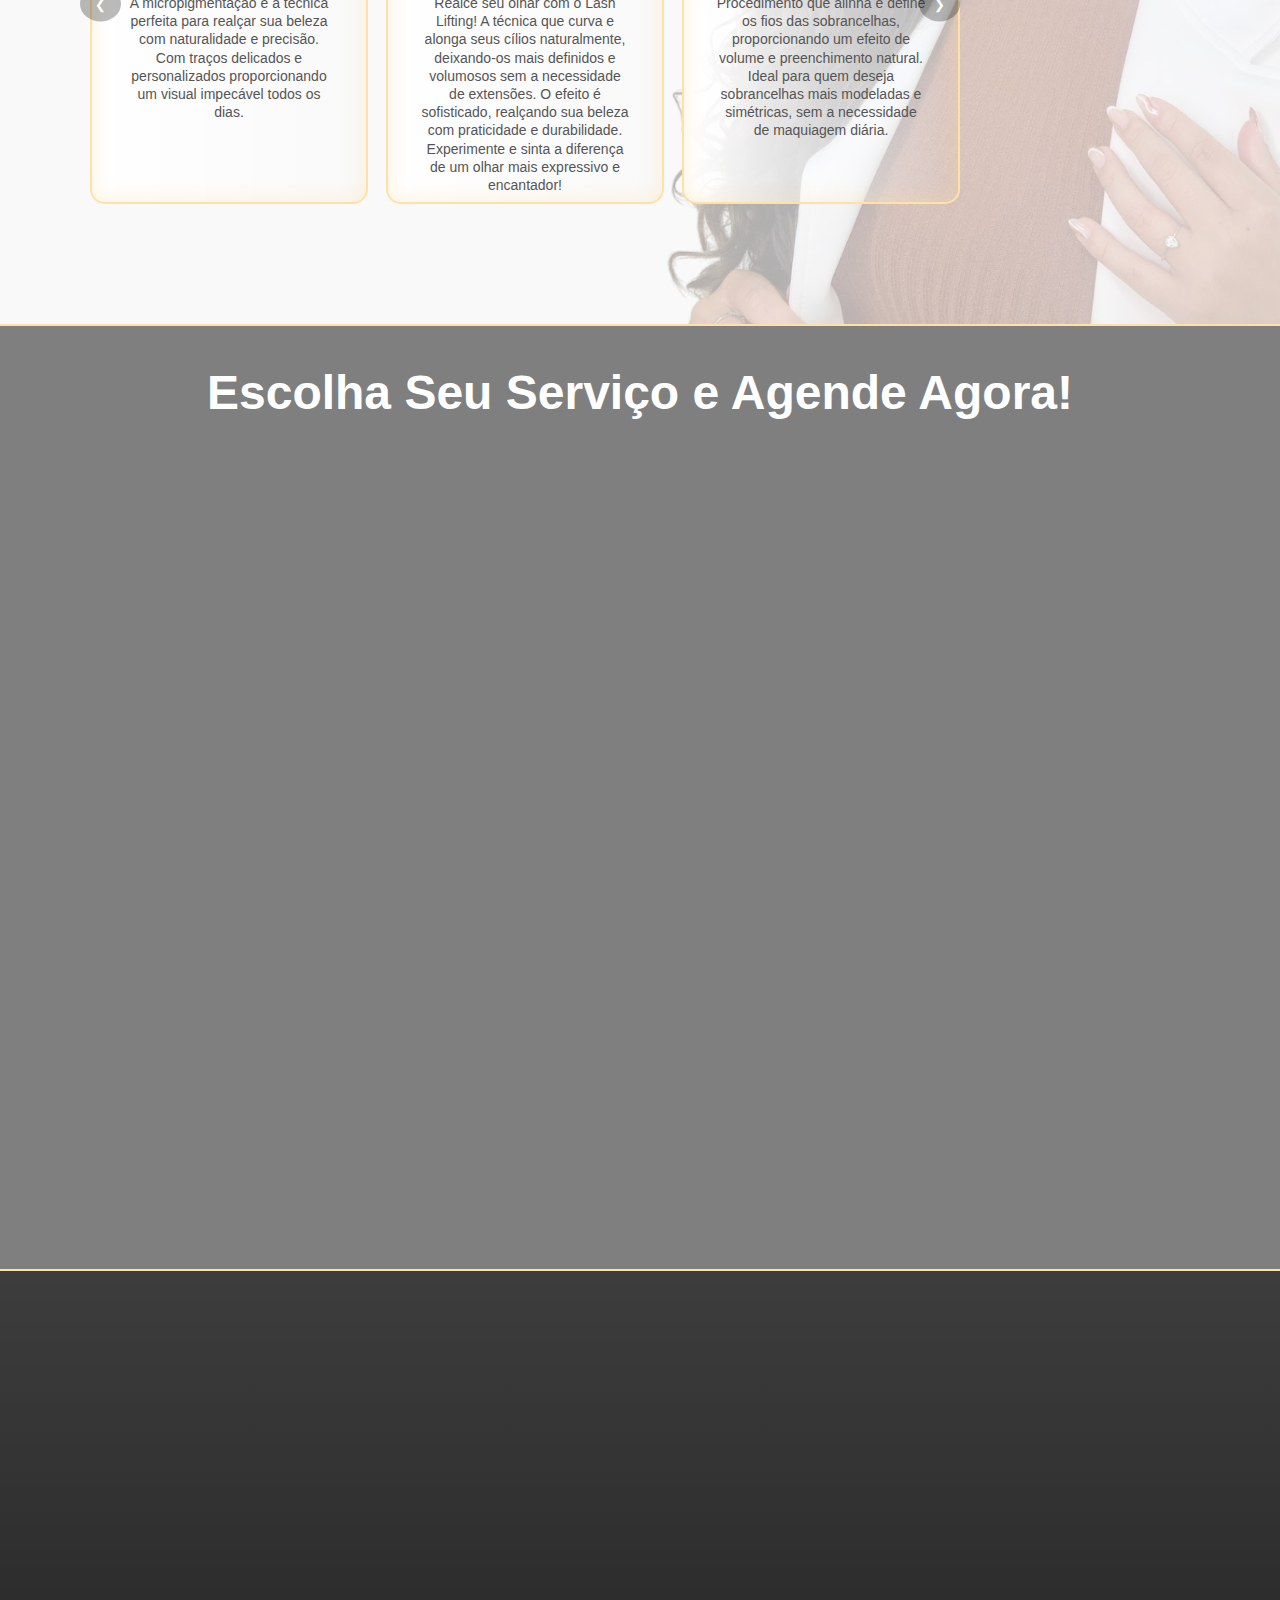
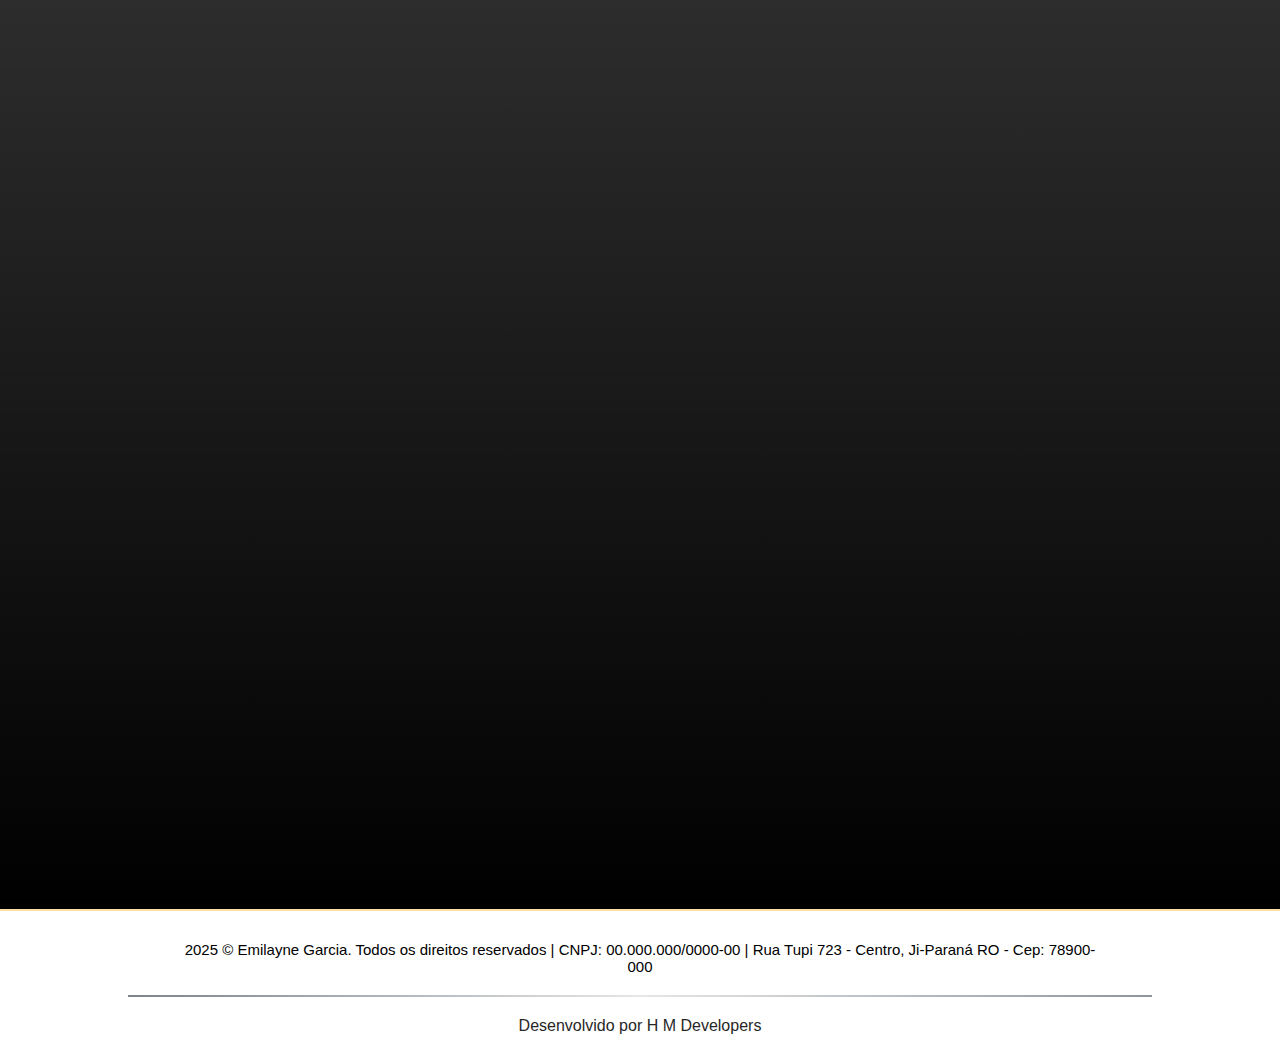
==== commit 3bbd249d: "Update section-links" ====
--- a/index.html
+++ b/index.html
@@ -205,7 +205,7 @@
                 <section class="content-links">
                     <div class="links">
                         <div class="card-links hidden">
-                            <a href="curso.html">
+                            <a href="#">
                                 <div class="image">
                                     <img src="images/apostila.jpg" />
                                 </div>
--- a/styles/style.css
+++ b/styles/style.css
@@ -65,8 +65,8 @@
 .hidden {
     opacity: 0;
     transform: translateY(20px);
-    /* Move o elemento para baixo */
-    transition: opacity 0.6s ease-out, transform 0.6s ease-out;
+    transition: opacity 0.3s ease, transform 0.3s ease;
+    will-change: opacity, transform;
 }
 
 .visible {
@@ -157,6 +157,7 @@
     justify-content: space-between;
     align-items: center;
     background: linear-gradient(to right, #000000 10%, #3f3f3f 100%);
+    border-bottom: 2px solid #ffe0a7;
 }
 
 .section-banner .content-banner {
@@ -296,9 +297,9 @@
 }
 
 .slider-card {
-    /* background: linear-gradient(to right, #ffffff, #e6e6e600); */
+    background: linear-gradient(to right, #ffffff, #e6e6e600);
     border-radius: 15px;
-    box-shadow: 2px 3px 10px rgba(255, 255, 255, 0.3);
+    box-shadow: inset 0px 0px 20px #ffe0a76b;
     width: 278px;
     height: 400px;
     text-align: center;
@@ -371,87 +372,99 @@
     background-color: #00000023;
 }
 
-main {
-    & .section-links {
-        display: flex;
-        flex-direction: column;
-        justify-content: space-between;
-        align-items: center;
-        width: 100%;
-        height: 100%;
-
-        & .content-links {
-            margin-bottom: 40px;
-
-            & .links {
-                display: flex;
-                flex-direction: column;
-                justify-content: center;
-                align-items: center;
-                flex-wrap: wrap;
-                margin-top: 50px;
-
-                & .card-links {
-                    width: 700px;
-                    height: 100px;
-                    background-color: #f1f1f1;
-                    margin: 20px;
-                    border-radius: 30px;
-                    display: flex;
-                    justify-content: center;
-                    align-items: center;
-                    flex-direction: column;
-                    box-shadow: 2px 2px 4px rgba(0, 0, 0, 0.5);
-                    transition: 0.3s;
-                    border: 1px solid #ffe0a7;
-
-                    & a {
-                        display: flex;
-                        justify-content: space-between;
-                        align-items: center;
-                        width: 90%;
-                        text-decoration: none;
-                        color: #151515;
-
-                        & .image {
-                            width: 70px;
-                            height: 70px;
-                            border: 1px solid #15151531;
-                            border-radius: 20px;
-                            box-shadow: 2px 2px 4px rgba(0, 0, 0, 0.5);
-
-                            & img {
-                                width: 100%;
-                                height: 100%;
-                                border-radius: 20px;
-                            }
-                        }
-
-                        & .texto-link {
-                            display: flex;
-                            justify-content: center;
-                            align-items: start;
-                            flex-direction: column;
-                            width: 80%;
-                            height: 100%;
-                            padding: 10px;
-
-                            & p {
-                                font-size: 18px;
-                            }
-                        }
-                    }
-                }
-
-                & .card-links:hover {
-                    background-color: #e6e6e6;
-                    transform: scale(1.01);
-                    transition: 300ms;
-                    cursor: pointer;
-                }
-            }
-        }
-    }
+.section-links {
+    display: flex;
+    flex-direction: column;
+    justify-content: center;
+    align-items: center;
+    width: 100%;
+    height: 105vh;
+    background: linear-gradient(rgba(0, 0, 0, 0.5), rgba(0, 0, 0, 0.5)),
+        url("../images/section-links-bg.jpg");
+    background-size: cover;
+    background-position: center;
+    border-top: 2px solid #ffe0a7;
+
+    & h1 {
+        font-size: 3rem;
+        color: #fff;
+        margin-bottom: 20px;
+        text-align: center;
+    }
+}
+
+.section-links .content-links {
+    margin-bottom: 40px;
+}
+
+.section-links .content-links .links {
+    display: flex;
+    flex-direction: column;
+    justify-content: center;
+    align-items: center;
+    flex-wrap: wrap;
+    margin-top: 50px;
+}
+
+.section-links .content-links .links .card-links {
+    width: 700px;
+    height: 100px;
+    background-color: #00000063;
+    margin: 20px;
+    border-radius: 50px;
+    display: flex;
+    justify-content: center;
+    align-items: center;
+    flex-direction: column;
+    box-shadow: 4px 4px 10px rgba(0, 0, 0, 0.5);
+    box-shadow: inset 0px 0px 10px #ffe0a798;
+    transition: 0.3s;
+    border: 2px solid #ffe0a7;
+}
+
+.section-links .content-links .links .card-links a {
+    display: flex;
+    justify-content: space-between;
+    align-items: center;
+    width: 90%;
+    text-decoration: none;
+    color: #ffffff;
+}
+
+.section-links .content-links .links .card-links a .image {
+    width: 70px;
+    height: 70px;
+    border: 1px solid #15151531;
+    border-radius: 50%;
+    box-shadow: 2px 2px 4px rgba(0, 0, 0, 0.5);
+}
+
+.section-links .content-links .links .card-links a .image img {
+    width: 100%;
+    height: 100%;
+    border-radius: 50%;
+    object-fit: cover;
+}
+
+.section-links .content-links .links .card-links a .texto-link {
+    display: flex;
+    justify-content: center;
+    align-items: start;
+    flex-direction: column;
+    width: 80%;
+    height: 100%;
+    padding: 10px;
+}
+
+.section-links .content-links .links .card-links a .texto-link p {
+    font-size: 18px;
+}
+
+.section-links .content-links .links .card-links:hover {
+    background-color: #ffe0a71c;
+    transform: scale(1.01);
+    transition: 300ms;
+    cursor: pointer;
 }
 
 /* ---------------------EFEITOOO---------------------- */
@@ -466,90 +479,18 @@
     transform: translateY(0);
 }
 
-@media (min-width: 768px) {
-    main .sobre {
-        width: 100%;
-        height: 100%;
-    }
-
-    .slider-carousel {
-        max-width: 900px;
-        margin: 350px 0 0 50px;
-    }
-
-    .sobre-text {
-        top: 80px;
-        left: 100px;
-    }
-
-    .section-contact .content-contact h3,
-    p {
-        max-width: 90%;
-        margin: 0 auto;
-    }
-}
-
-@media (max-width: 1024px) {
-    .slider-carousel {
-        max-width: 900px;
-        margin: 0 50px;
-        margin-top: 350px;
-    }
-
-    .sobre-text {
-        top: 80px;
-        left: 100px;
-    }
-
-    .section-contact .content-contact h3,
-    p {
-        max-width: 90%;
-        margin: 0 auto;
-    }
-}
-
-@media (max-width: 768px) {
-    main .sobre {
-        width: 100%;
-        height: 100%;
-    }
-
-    .section-banner .content-banner {
-        display: flex;
-        flex-direction: column;
-        justify-content: flex-end;
-        align-items: start;
-        height: 100%;
-        position: relative;
-        z-index: 2;
-        padding: 50px;
-    }
-
-    .section-banner .content-banner p {
-        margin: 0;
-    }
-
-    .slider-carousel {
-        max-width: 700px;
-        margin: 0;
-        margin-top: 350px;
-    }
-
-    .sobre-text {
-        top: 80px;
-        left: 50px;
-    }
-
-    .section-contact .content-contact h3,
-    p {
-        max-width: 90%;
-        margin: 0 auto;
-    }
-}
-
 /* --------------------------BOTÃO SERVICOS--------------------------  */
+.section-bottom-services {
+    width: 100%;
+    margin: 0 auto;
+    display: flex;
+    justify-content: center;
+    align-items: center;
+    flex-direction: column;
+}
+
 .content-bottom-services {
-    background-color: #171717;
+    /* background-color: #ffffff; */
     padding: 30px 0;
 }
 
@@ -570,17 +511,22 @@
 
 /* --------------------------SECAO CONTATOS--------------------------  */
 .section-contact {
-    background-color: #171717;
+    background: linear-gradient(rgba(0, 0, 0, 0.76), rgb(0, 0, 0)),
+        url("../images/ex09.jpg");
+    background-size: contain;
+    background-position: center;
     z-index: -10;
+    border-top: 2px solid #ffe0a7;
+    border-bottom: 2px solid #ffe0a7;
 }
 
 .section-contact .content-contact h3 {
     font-size: 35px;
-    color: #fcfcfc;
+    color: #ffffff;
     margin-bottom: 20px;
     padding-top: 40px;
     text-align: center;
-    border-top: 2px solid #ffffffde;
+    text-shadow: 2px 2px 4px rgba(0, 0, 0, 0.5);
 }
 
 .section-contact .content-contact p {
@@ -770,6 +716,9 @@
 .map {
     height: 100vh;
     filter: invert(90%);
+    /* Inverte as cores do mapa */
+    border-radius: 10px;
+    transition: filter 0.3s ease;
 }
 
 /* --------------------------SECAO RODAPÉ--------------------------  */
@@ -874,3 +823,165 @@
     transform: scale(1.2);
     transition: transform 0.3s, background-color 0.3s;
 }
+
+@media (min-width: 768px) {
+    main .sobre {
+        width: 100%;
+        height: 100%;
+    }
+
+    .slider-carousel {
+        max-width: 900px;
+        margin: 350px 0 0 50px;
+    }
+
+    .sobre-text {
+        top: 80px;
+        left: 100px;
+    }
+
+    .section-contact .content-contact h3,
+    p {
+        max-width: 90%;
+        margin: 0 auto;
+    }
+}
+
+@media (max-width: 1024px) {
+    .slider-carousel {
+        max-width: 900px;
+        margin: 0 50px;
+        margin-top: 350px;
+    }
+
+    .sobre-text {
+        top: 80px;
+        left: 100px;
+    }
+
+    .section-contact .content-contact h3,
+    p {
+        max-width: 90%;
+        margin: 0 auto;
+    }
+}
+
+@media (max-width: 768px) {
+    main .sobre {
+        width: 100%;
+        height: 100%;
+    }
+
+    .section-banner .content-banner {
+        display: flex;
+        flex-direction: column;
+        justify-content: flex-end;
+        align-items: start;
+        height: 100%;
+        position: relative;
+        z-index: 2;
+        padding: 50px;
+    }
+
+    .section-banner .content-banner p {
+        margin: 0;
+    }
+
+    .slider-carousel {
+        max-width: 700px;
+        margin: 0;
+        margin-top: 350px;
+    }
+
+    .sobre-text {
+        top: 80px;
+        left: 50px;
+    }
+
+    .section-contact .content-contact h3,
+    p {
+        max-width: 90%;
+        margin: 0 auto;
+    }
+}
+
+@media (min-width: 768px) {
+    main .sobre {
+        width: 100%;
+        height: 100%;
+    }
+
+    .slider-carousel {
+        max-width: 900px;
+        margin: 350px 0 0 50px;
+    }
+
+    .sobre-text {
+        top: 80px;
+        left: 100px;
+    }
+
+    .section-contact .content-contact h3,
+    p {
+        max-width: 90%;
+        margin: 0 auto;
+    }
+}
+
+@media (max-width: 1024px) {
+    .slider-carousel {
+        max-width: 900px;
+        margin: 0 50px;
+        margin-top: 350px;
+    }
+
+    .sobre-text {
+        top: 80px;
+        left: 100px;
+    }
+
+    .section-contact .content-contact h3,
+    p {
+        max-width: 90%;
+        margin: 0 auto;
+    }
+}
+
+@media (max-width: 768px) {
+    main .sobre {
+        width: 100%;
+        height: 100%;
+    }
+
+    .section-banner .content-banner {
+        display: flex;
+        flex-direction: column;
+        justify-content: flex-end;
+        align-items: start;
+        height: 100%;
+        position: relative;
+        z-index: 2;
+        padding: 50px;
+    }
+
+    .section-banner .content-banner p {
+        margin: 0;
+    }
+
+    .slider-carousel {
+        max-width: 700px;
+        margin: 0;
+        margin-top: 350px;
+    }
+
+    .sobre-text {
+        top: 80px;
+        left: 50px;
+    }
+
+    .section-contact .content-contact h3,
+    p {
+        max-width: 90%;
+        margin: 0 auto;
+    }
+}
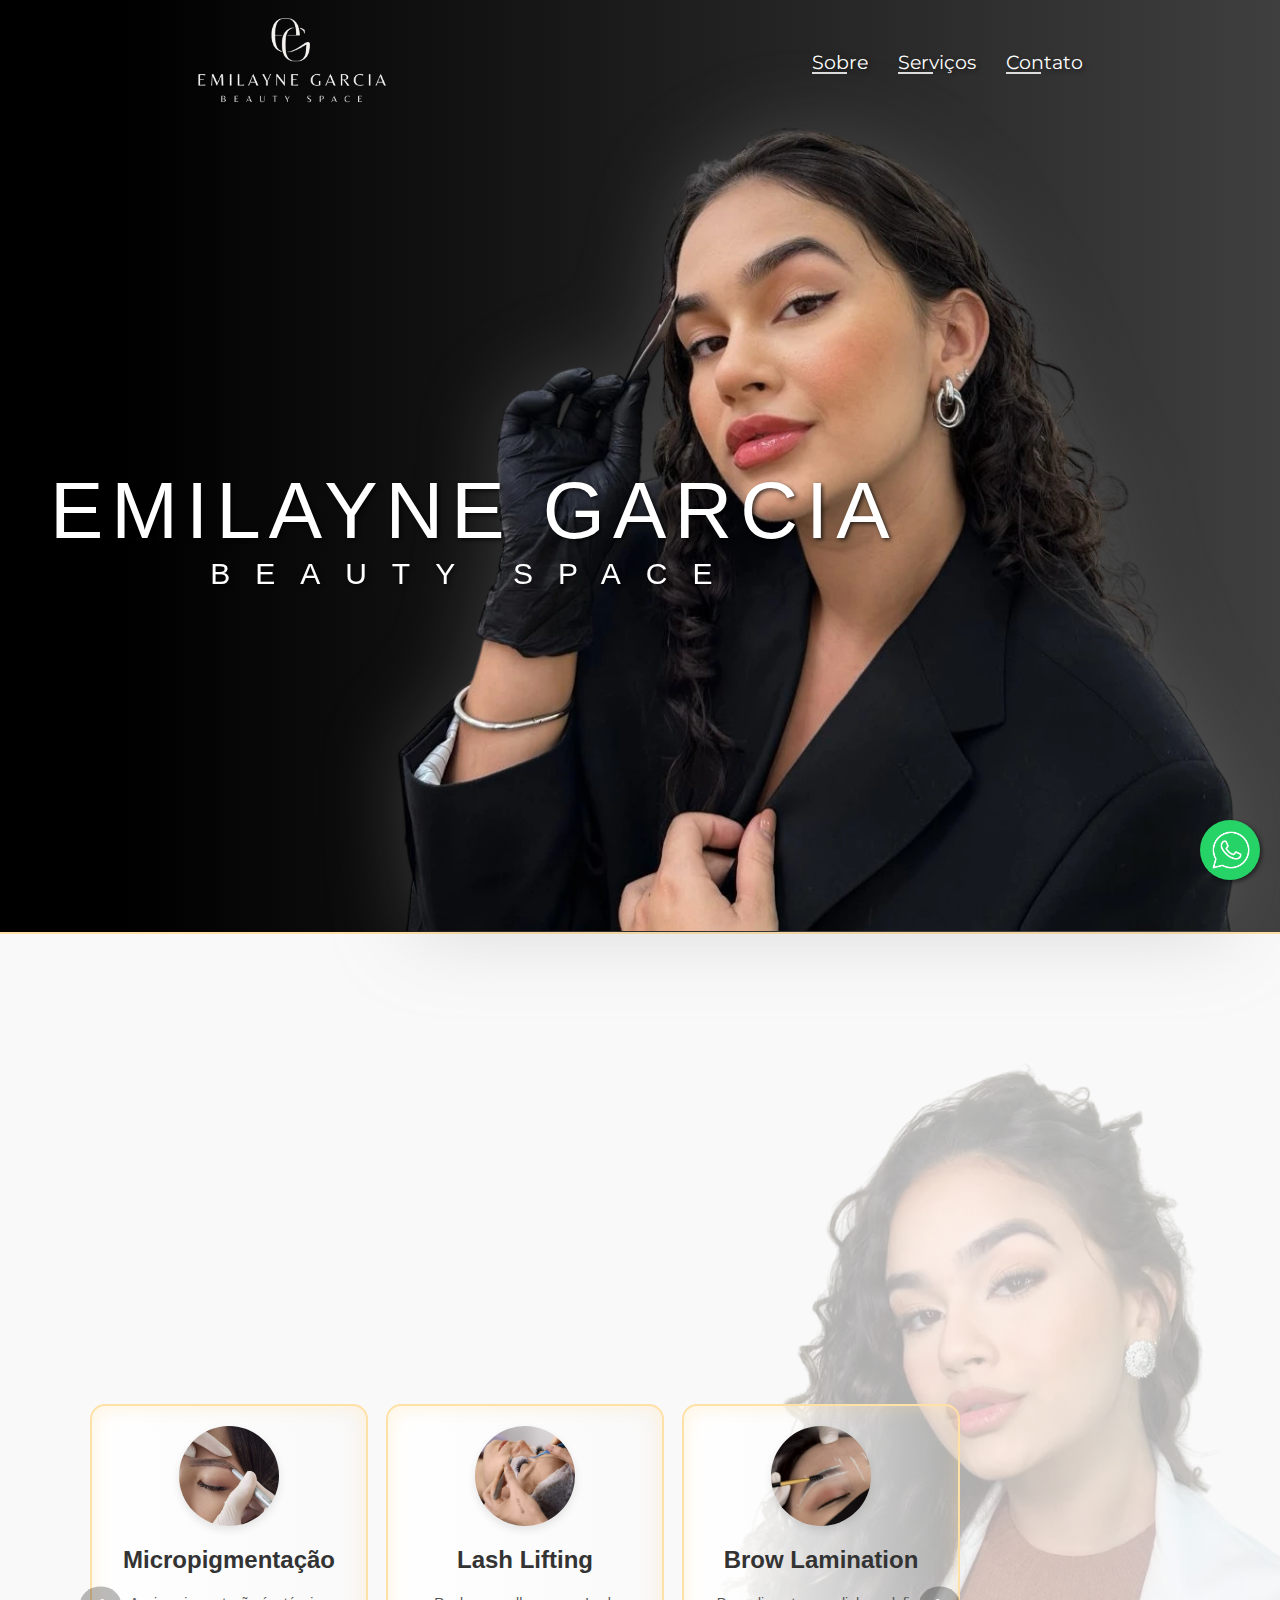
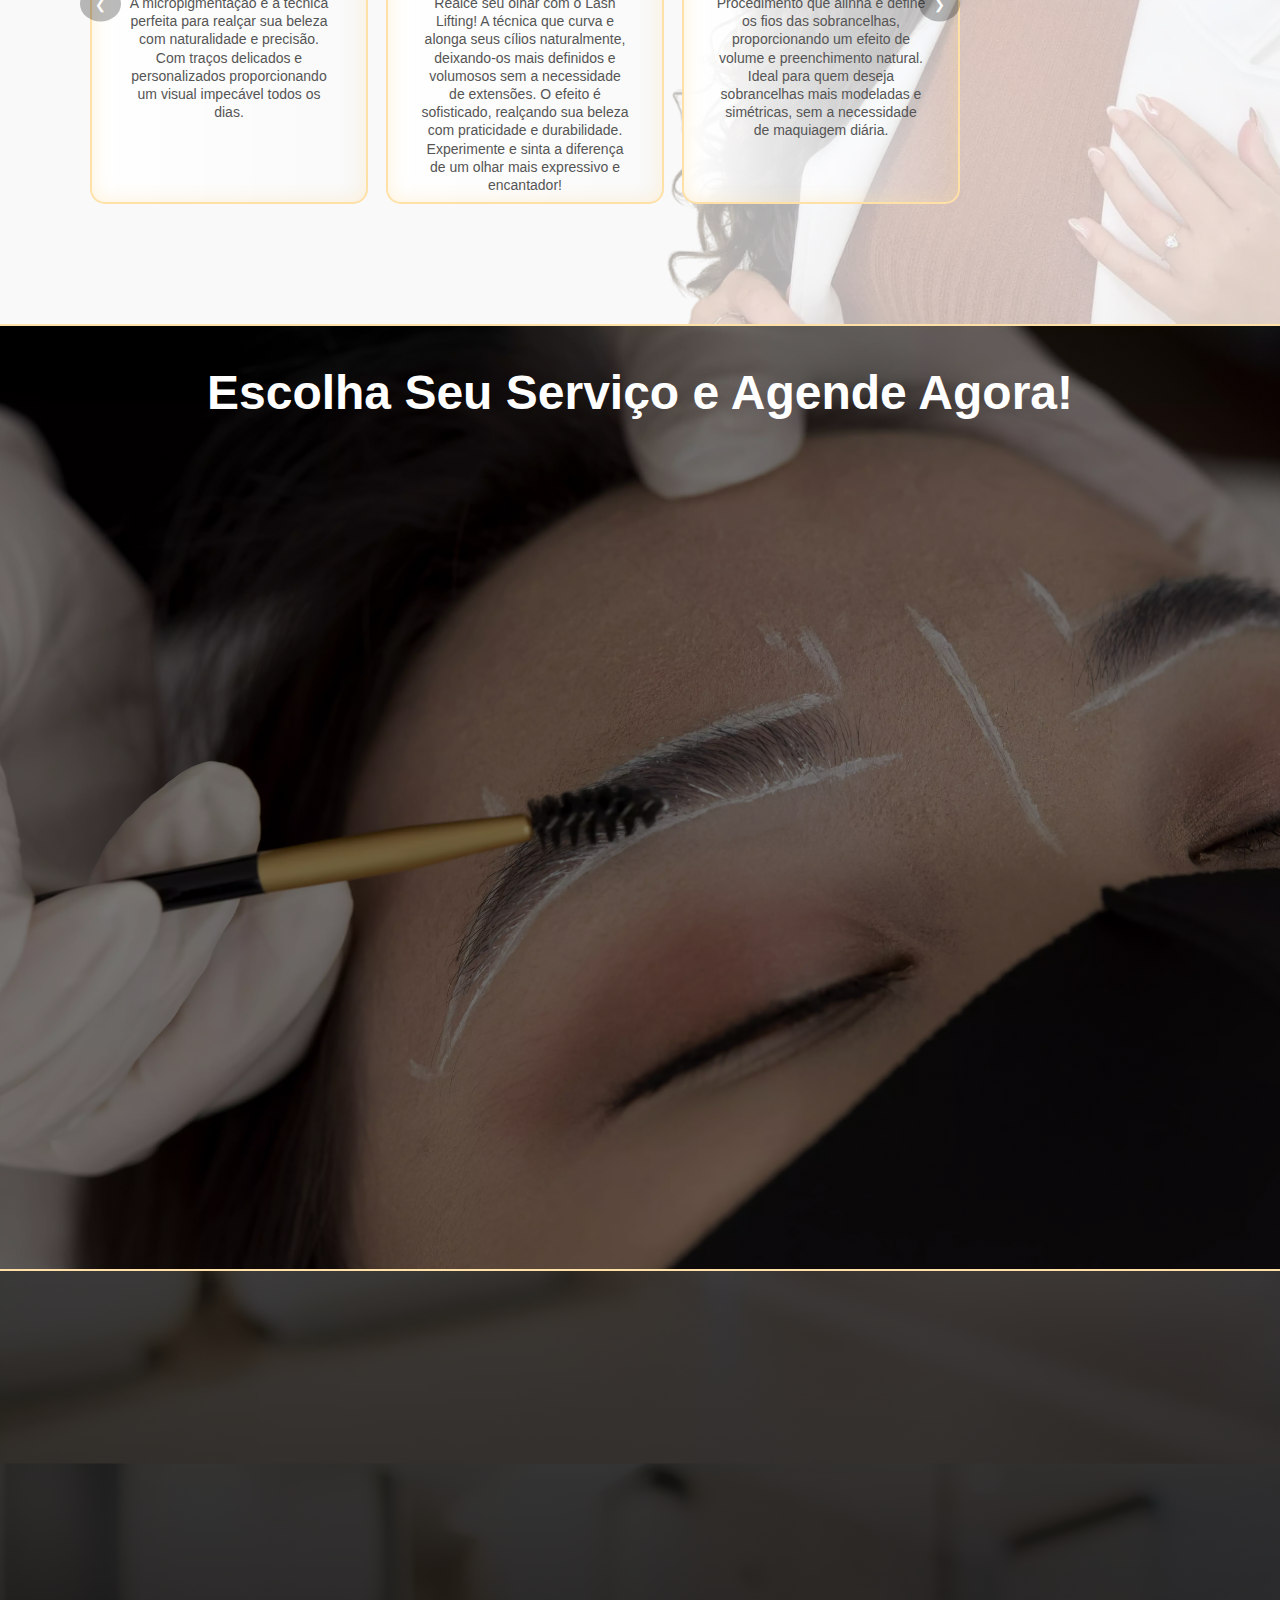
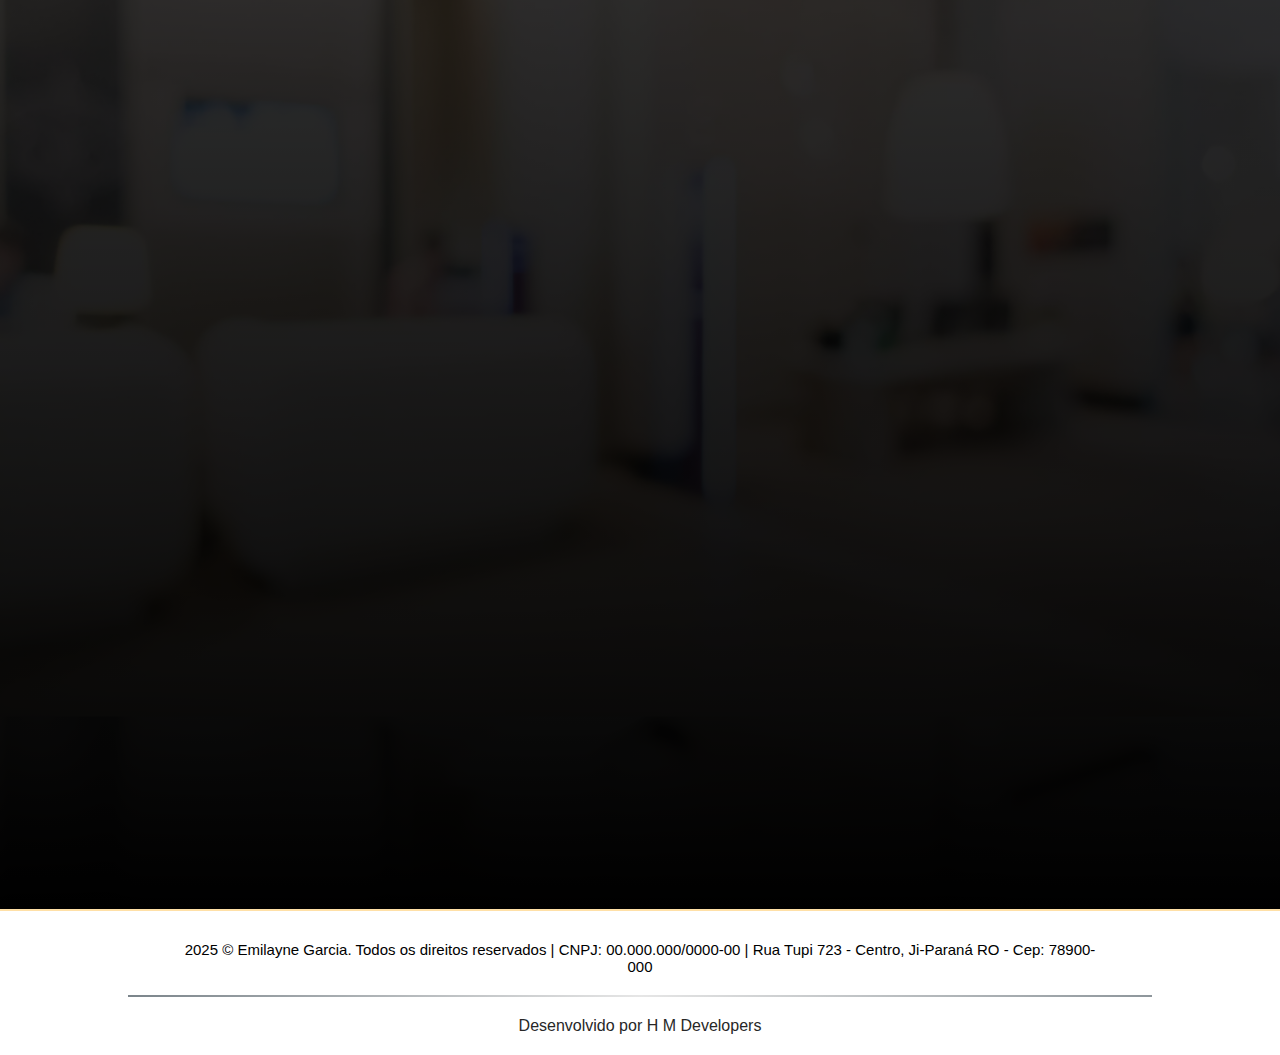
==== commit f9a5c802: "Optimal adjust" ====
--- a/index.html
+++ b/index.html
@@ -4,7 +4,7 @@
         <meta charset="UTF-8" />
         <meta name="viewport" content="width=device-width, initial-scale=1.0" />
         <title>Emilayne Garcia</title>
-        <link rel="icon" href="images/11 c.png" type="image/x-icon" />
+        <link rel="icon" href="assets/11 c.webp" type="image/x-icon" />
         <link rel="stylesheet" href="styles/style.css" />
         <link rel="preconnect" href="https://fonts.googleapis.com" />
         <link rel="preconnect" href="https://fonts.gstatic.com" crossorigin />
@@ -31,7 +31,7 @@
     <body>
         <!-- PRELOADER -->
         <div id="preloader">
-            <img src="images/logo.png" alt="Logo" class="preloader-logo" />
+            <img src="assets/logo.webp" alt="Logo" class="preloader-logo" />
             <div class="spinner"></div>
         </div>
 
@@ -40,7 +40,7 @@
                 <section class="content-header">
                     <section class="content-header-left">
                         <a href="index.html">
-                            <img src="images/logo.png" alt="Logo" />
+                            <img src="assets/logo.webp" alt="Logo" />
                         </a>
                     </section>
 
@@ -66,7 +66,7 @@
                 </section>
                 <section class="banner-img">
                     <figure>
-                        <img src="images/banner.png" alt="" />
+                        <img src="assets/banner.webp" alt="" />
                     </figure>
                 </section>
             </section>
@@ -89,19 +89,17 @@
                         </p>
                     </div>
                     <div class="sobre-image">
-                        <img src="images/imgsobre.png" alt="Emilayne Garcia" />
+                        <img src="assets/imgsobre.webp" alt="Emilayne Garcia" />
                     </div>
                 </div>
                 <section class="slider-carousel">
-                    <button class="slider-prev" onclick="changeCard(-1)">
-                        &#10094;
-                    </button>
+                    <button class="slider-prev">&#10094;</button>
                     <div class="slider-container">
                         <a href="#">
                             <div class="slider-card">
                                 <div class="slider-image">
                                     <img
-                                        src="images/Micropigmentação 2.jpg"
+                                        src="assets/Micropigmentação 2.webp"
                                         alt="Micropigmentação"
                                     />
                                 </div>
@@ -119,7 +117,7 @@
                             <div class="slider-card">
                                 <div class="slider-image">
                                     <img
-                                        src="images/lash lifiting.jpg"
+                                        src="assets/lash lifiting.webp"
                                         alt="Lash Lifting"
                                     />
                                 </div>
@@ -140,7 +138,7 @@
                             <div class="slider-card">
                                 <div class="slider-image">
                                     <img
-                                        src="images/brow-lamination.jpg"
+                                        src="assets/brow-lamination.webp"
                                         alt="Brow Lamination"
                                     />
                                 </div>
@@ -159,7 +157,7 @@
                             <div class="slider-card">
                                 <div class="slider-image">
                                     <img
-                                        src="images/brow-lamination.jpg"
+                                        src="assets/brow-lamination.webp"
                                         alt="Brow Lamination"
                                     />
                                 </div>
@@ -178,7 +176,7 @@
                             <div class="slider-card">
                                 <div class="slider-image">
                                     <img
-                                        src="images/brow-lamination.jpg"
+                                        src="assets/brow-lamination.webp"
                                         alt="Brow Lamination"
                                     />
                                 </div>
@@ -194,9 +192,7 @@
                             </div>
                         </a>
                     </div>
-                    <button class="slider-next" onclick="changeCard(1)">
-                        &#10095;
-                    </button>
+                    <button class="slider-next">&#10095;</button>
                 </section>
             </section>
 
@@ -205,9 +201,9 @@
                 <section class="content-links">
                     <div class="links">
                         <div class="card-links hidden">
-                            <a href="#">
-                                <div class="image">
-                                    <img src="images/apostila.jpg" />
+                            <a href="curso.html">
+                                <div class="image">
+                                    <img src="assets/apostila.webp" />
                                 </div>
                                 <div class="texto-link">
                                     <p>
@@ -220,7 +216,7 @@
                         <div class="card-links hidden">
                             <a href="#">
                                 <div class="image">
-                                    <img src="images/Micropigmentação 2.jpg" />
+                                    <img src="assets/Micropigmentação 2.webp" />
                                 </div>
                                 <div class="texto-link">
                                     <p>Agendar serviços - Micropigmentações</p>
@@ -231,7 +227,7 @@
                             <a href="#">
                                 <div class="image">
                                     <img
-                                        src="images/designer sobrancelhas.jpg"
+                                        src="assets/designer sobrancelhas.webp"
                                     />
                                 </div>
                                 <div class="texto-link">
@@ -242,7 +238,7 @@
                         <div class="card-links hidden">
                             <a href="#">
                                 <div class="image">
-                                    <img src="images/lash lifiting.jpg" />
+                                    <img src="assets/lash lifiting.webp" />
                                 </div>
                                 <div class="texto-link">
                                     <p>Agendar serviços - Lash Lifting</p>
@@ -252,7 +248,7 @@
                         <div class="card-links hidden">
                             <a href="#">
                                 <div class="image">
-                                    <img src="images/brow-lamination.jpg" />
+                                    <img src="assets/brow-lamination.webp" />
                                 </div>
                                 <div class="texto-link">
                                     <p>Agendar serviços - Brow Lamination</p>
@@ -275,33 +271,33 @@
                         <div class="carousel">
                             <div
                                 class="carousel-slide"
-                                onclick="openPopup('images/ex01.jpg')"
-                            >
-                                <img src="images/ex01.jpg" alt="Imagem 1" />
-                            </div>
-                            <div
-                                class="carousel-slide"
-                                onclick="openPopup('images/ex02.jpg')"
-                            >
-                                <img src="images/ex02.jpg" alt="Imagem 2" />
-                            </div>
-                            <div
-                                class="carousel-slide"
-                                onclick="openPopup('images/ex03.jpg')"
-                            >
-                                <img src="images/ex03.jpg" alt="Imagem 3" />
-                            </div>
-                            <div
-                                class="carousel-slide"
-                                onclick="openPopup('images/ex04.jpeg')"
-                            >
-                                <img src="images/ex04.jpeg" alt="Imagem 4" />
-                            </div>
-                            <div
-                                class="carousel-slide"
-                                onclick="openPopup('images/ex05.webp')"
-                            >
-                                <img src="images/ex05.webp" alt="Imagem 5" />
+                                onclick="openPopup('assets/ex01.webp')"
+                            >
+                                <img src="assets/ex01.webp" alt="Imagem 1" />
+                            </div>
+                            <div
+                                class="carousel-slide"
+                                onclick="openPopup('images/ex02.webp')"
+                            >
+                                <img src="assets/ex02.webp" alt="Imagem 2" />
+                            </div>
+                            <div
+                                class="carousel-slide"
+                                onclick="openPopup('images/ex03.webp')"
+                            >
+                                <img src="assets/ex03.webp" alt="Imagem 3" />
+                            </div>
+                            <div
+                                class="carousel-slide"
+                                onclick="openPopup('assets/ex04.webp')"
+                            >
+                                <img src="assets/ex04.webp" alt="Imagem 4" />
+                            </div>
+                            <div
+                                class="carousel-slide"
+                                onclick="openPopup('assets/ex05.webp')"
+                            >
+                                <img src="assets/ex05.webp" alt="Imagem 5" />
                             </div>
                         </div>
                         <button class="carousel-prev" onclick="changeSlide(-1)">
@@ -373,7 +369,7 @@
 
                     <section class="btn-whats">
                         <a href="https://wa.me/+5569999999999" target="_blank">
-                            <img src="images/whatsapp.png" alt="" />
+                            <img src="assets/whatsapp.webp" alt="" />
                         </a>
                     </section>
                 </section>
--- a/styles/style.css
+++ b/styles/style.css
@@ -380,7 +380,7 @@
     width: 100%;
     height: 105vh;
     background: linear-gradient(rgba(0, 0, 0, 0.5), rgba(0, 0, 0, 0.5)),
-        url("../images/section-links-bg.jpg");
+        url("../assets/section-links-bg.webp");
     background-size: cover;
     background-position: center;
     border-top: 2px solid #ffe0a7;
@@ -512,7 +512,7 @@
 /* --------------------------SECAO CONTATOS--------------------------  */
 .section-contact {
     background: linear-gradient(rgba(0, 0, 0, 0.76), rgb(0, 0, 0)),
-        url("../images/ex09.jpg");
+        url("../assets/ex09.webp");
     background-size: contain;
     background-position: center;
     z-index: -10;
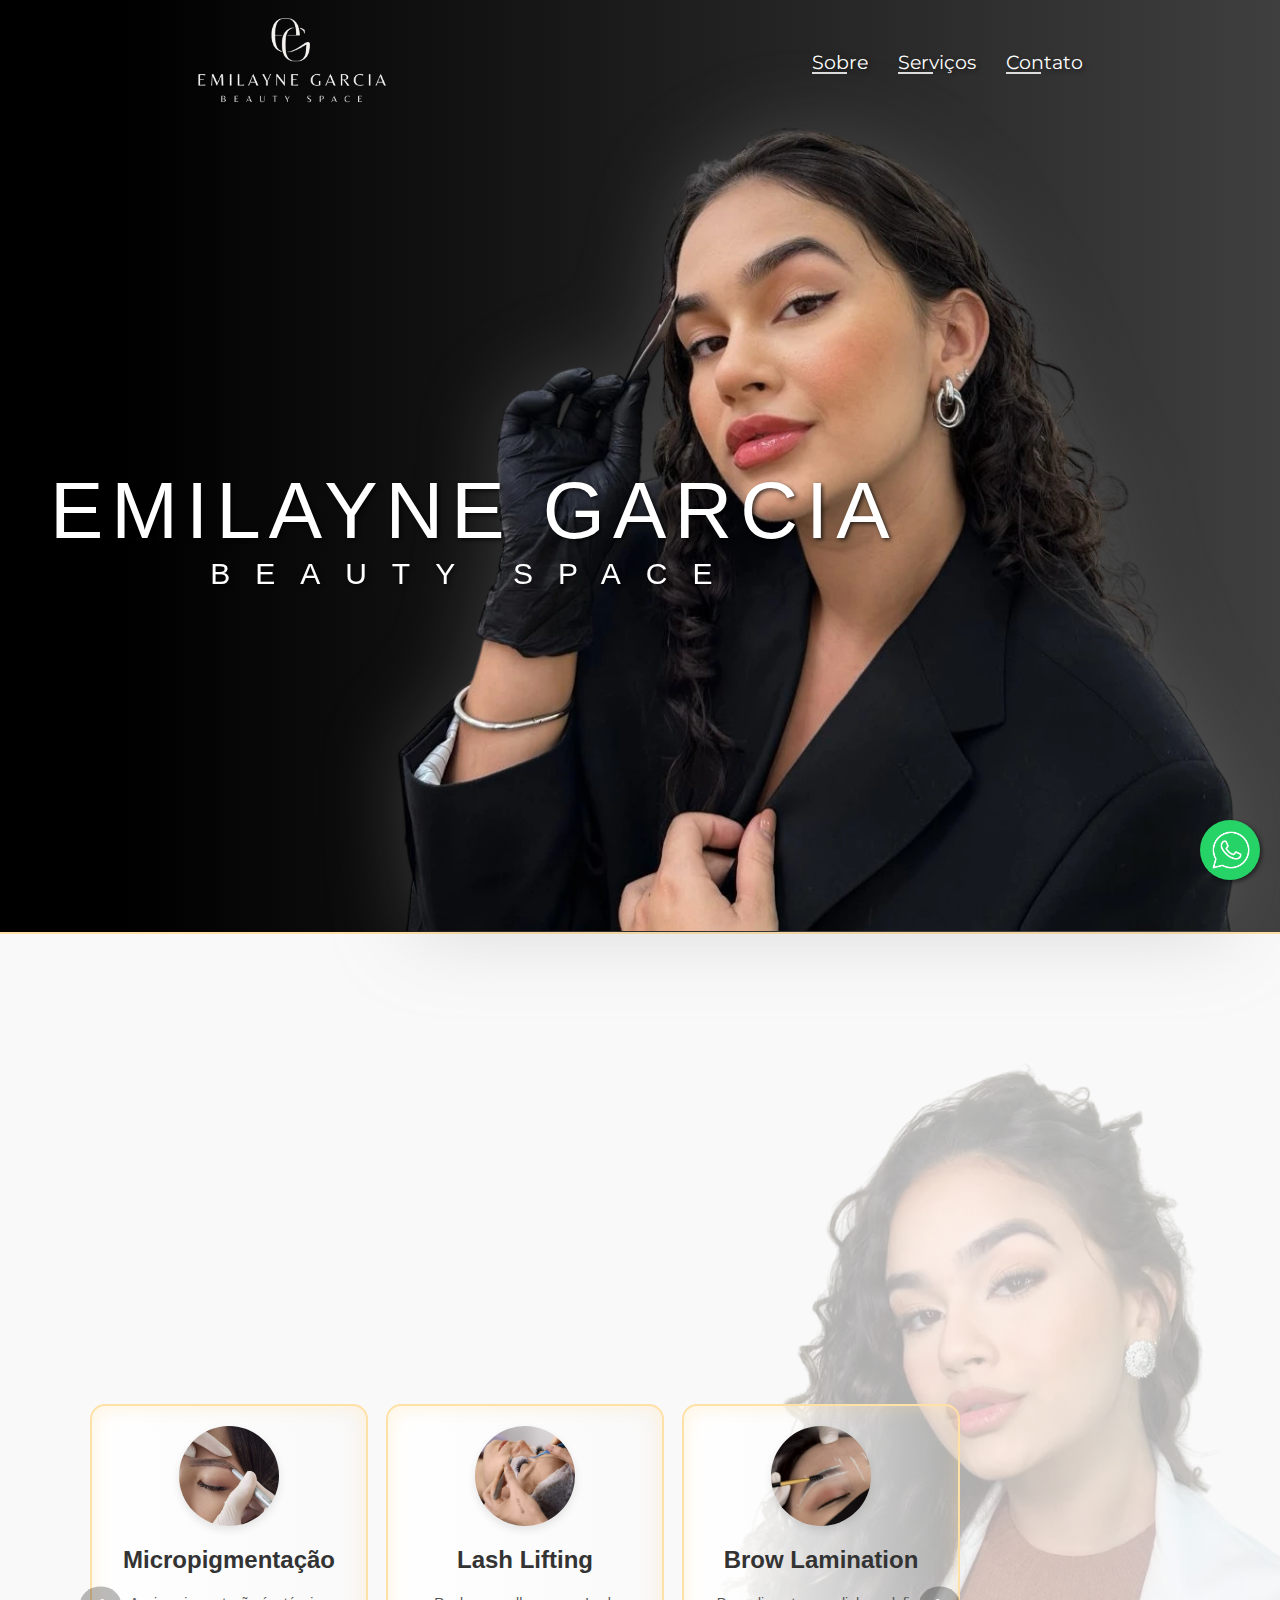
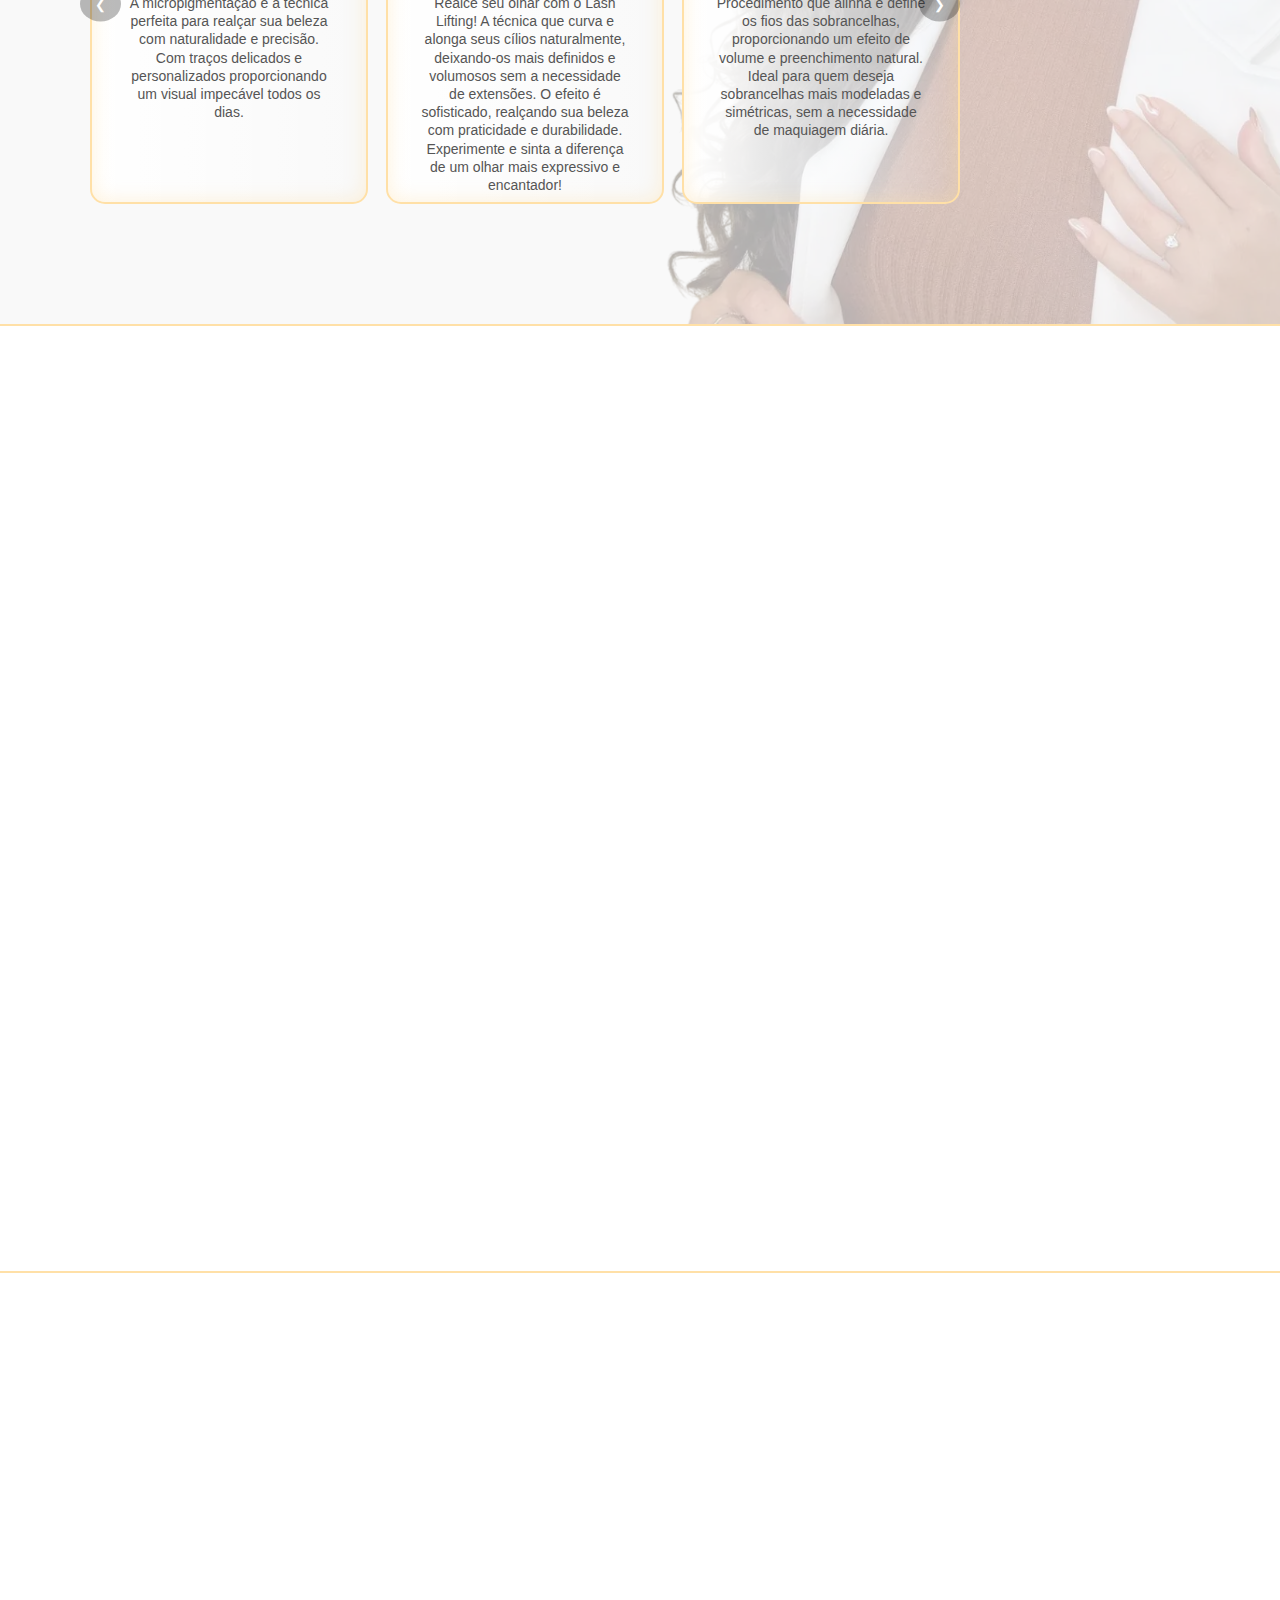
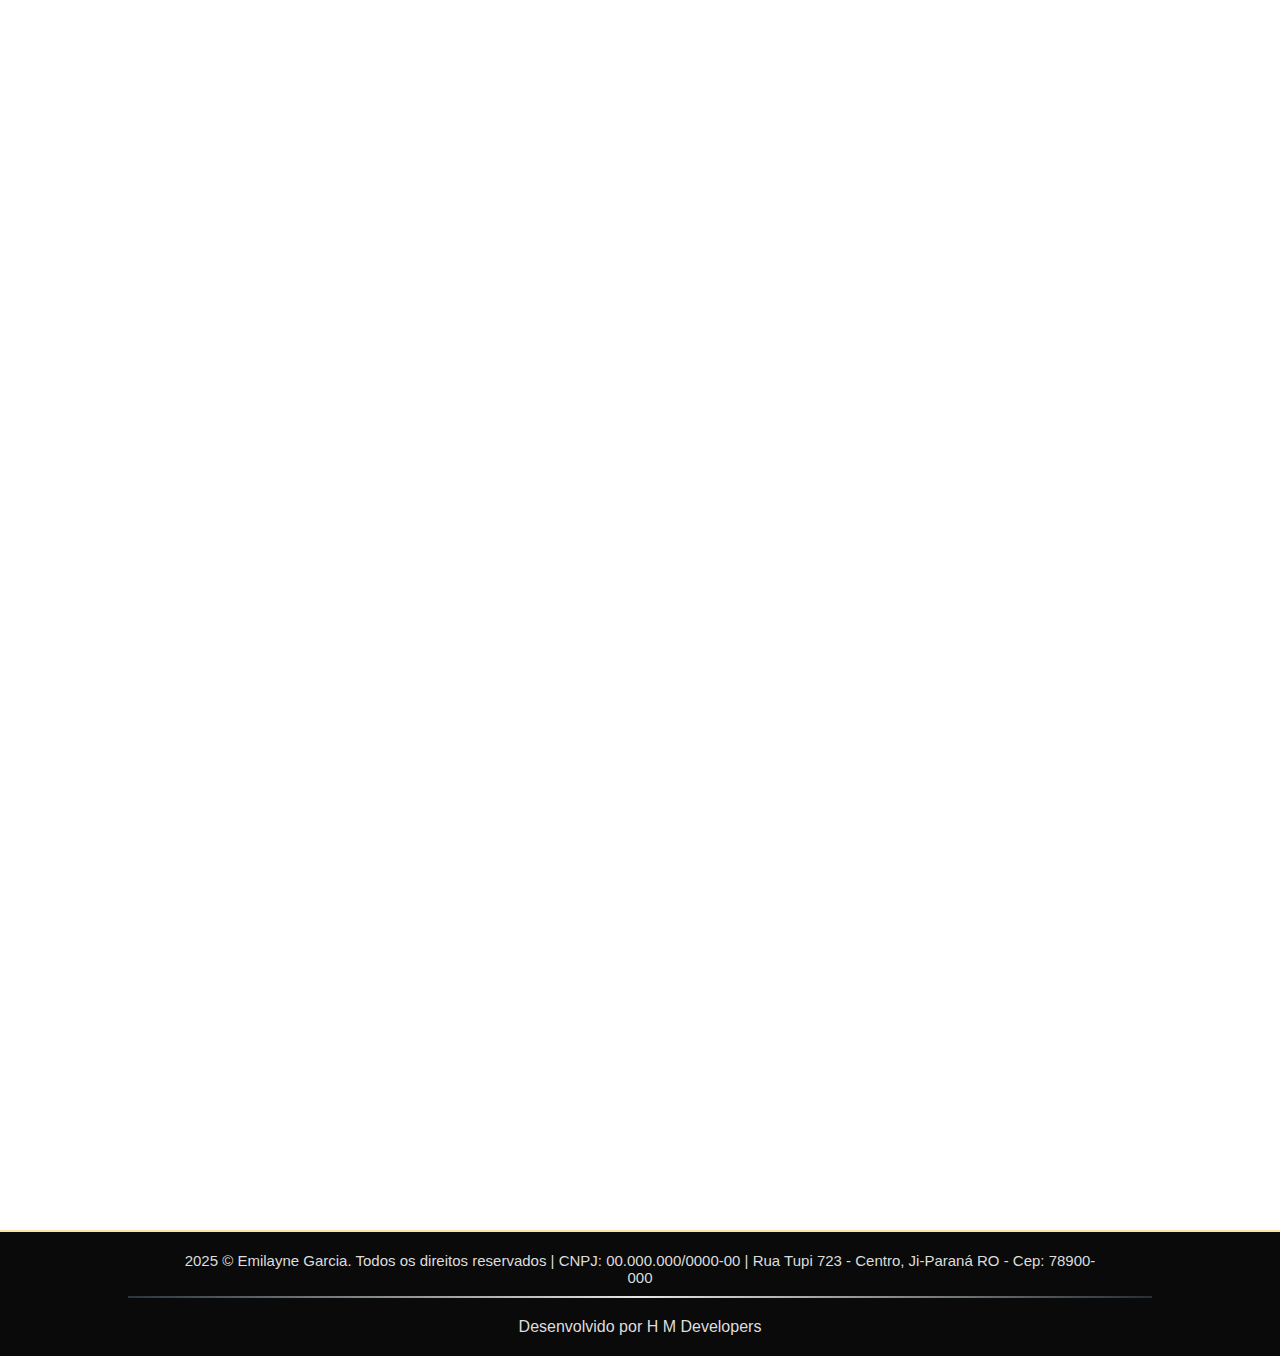
==== commit b5d33e2d: "att melhorias 15/04" ====
--- a/index.html
+++ b/index.html
@@ -1,381 +1,390 @@
 <!DOCTYPE html>
 <html lang="pt-BR">
-    <head>
-        <meta charset="UTF-8" />
-        <meta name="viewport" content="width=device-width, initial-scale=1.0" />
-        <title>Emilayne Garcia</title>
-        <link rel="icon" href="assets/11 c.webp" type="image/x-icon" />
-        <link rel="stylesheet" href="styles/style.css" />
-        <link rel="preconnect" href="https://fonts.googleapis.com" />
-        <link rel="preconnect" href="https://fonts.gstatic.com" crossorigin />
-        <link
-            href="https://fonts.googleapis.com/css2?family=Junge&family=Titillium+Web:ital,wght@0,200;0,300;0,400;0,600;0,700;0,900;1,200;1,300;1,400;1,600;1,700&display=swap"
-            rel="stylesheet"
-        />
-        <link
-            href="https://db.onlinewebfonts.com/c/a38555804658a66ab17450e62b7ed6a4?family=Standup+W01+Caps+Regular"
-            rel="stylesheet"
-        />
-        <link
-            href="https://db.onlinewebfonts.com/c/52749bb88d9c332c21a24a2152f42a4b?family=Atteron+Personal+Use"
-            rel="stylesheet"
-        />
-        <link rel="preconnect" href="https://fonts.googleapis.com" />
-        <link rel="preconnect" href="https://fonts.gstatic.com" crossorigin />
-        <link
-            href="https://fonts.googleapis.com/css2?family=Montserrat:ital,wght@0,100..900;1,100..900&display=swap"
-            rel="stylesheet"
-        />
-    </head>
-
-    <body>
-        <!-- PRELOADER -->
-        <div id="preloader">
-            <img src="assets/logo.webp" alt="Logo" class="preloader-logo" />
-            <div class="spinner"></div>
+
+<head>
+    <meta charset="UTF-8" />
+    <meta name="viewport" content="width=device-width, initial-scale=1.0" />
+    <title>Emilayne Garcia</title>
+    <link rel="icon" href="assets/11 c.webp" type="image/x-icon" />
+    <link rel="stylesheet" href="styles/style.css" />
+    <link rel="preconnect" href="https://fonts.googleapis.com" />
+    <link rel="preconnect" href="https://fonts.gstatic.com" crossorigin />
+    <link
+        href="https://fonts.googleapis.com/css2?family=Junge&family=Titillium+Web:ital,wght@0,200;0,300;0,400;0,600;0,700;0,900;1,200;1,300;1,400;1,600;1,700&display=swap"
+        rel="stylesheet" />
+    <link href="https://db.onlinewebfonts.com/c/a38555804658a66ab17450e62b7ed6a4?family=Standup+W01+Caps+Regular"
+        rel="stylesheet" />
+    <link href="https://db.onlinewebfonts.com/c/52749bb88d9c332c21a24a2152f42a4b?family=Atteron+Personal+Use"
+        rel="stylesheet" />
+    <link rel="preconnect" href="https://fonts.googleapis.com" />
+    <link rel="preconnect" href="https://fonts.gstatic.com" crossorigin />
+    <link href="https://fonts.googleapis.com/css2?family=Montserrat:ital,wght@0,100..900;1,100..900&display=swap"
+        rel="stylesheet" />
+</head>
+
+<body>
+    <!-- PRELOADER -->
+    <div id="preloader">
+        <img src="assets/logo.webp" alt="Logo" class="preloader-logo" />
+        <div class="spinner"></div>
+    </div>
+
+    <header>
+        <section class="section-header">
+            <section class="content-header">
+                <section class="content-header-left">
+                    <a href="index.html">
+                        <img src="assets/logo.webp" alt="Logo" />
+                    </a>
+                </section>
+
+                <section class="content-header-right">
+                    <nav>
+                        <ul>
+                            <!-- <li><a href="#home">Home</a></li> -->
+                            <li><a href="#about">Sobre</a></li>
+                            <li><a href="#services">Serviços</a></li>
+                            <li><a href="#contact">Contato</a></li>
+                        </ul>
+                    </nav>
+                </section>
+            </section>
+        </section>
+    </header>
+
+    <main>
+        <section class="section-banner">
+            <section class="content-banner hidden">
+                <h1>EMILAYNE GARCIA</h1>
+                <p>BEAUTY SPACE</p>
+            </section>
+            <section class="banner-img">
+                <figure>
+                    <img src="assets/banner.webp" alt="" />
+                </figure>
+            </section>
+        </section>
+
+        <section class="sobre" id="about">
+            <div class="sobre-container">
+                <div class="sobre-text hidden">
+                    <h2>Conheça Emilayne Garcia</h2>
+                    <p>
+                        Olá, sou Emilayne Garcia, especialista em beleza e
+                        bem-estar. Minha missão é ajudar as pessoas a se
+                        sentirem confiantes e radiantes. Com anos de
+                        experiência, ofereço serviços personalizados para
+                        realçar a sua beleza natural.
+                    </p>
+                    <p>
+                        Aqui no meu espaço, cada detalhe é pensado para
+                        proporcionar conforto e qualidade. Seja bem-vindo(a)
+                        e conheça mais sobre o que posso fazer por você!
+                    </p>
+                </div>
+                <div class="sobre-image">
+                    <img src="assets/imgsobre.webp" alt="Emilayne Garcia" />
+                </div>
+            </div>
+            <section class="slider-carousel">
+                <button class="slider-prev">&#10094;</button>
+                <div class="slider-container">
+                    <a href="#">
+                        <div class="slider-card">
+                            <div class="slider-image">
+                                <img src="assets/Micropigmentação 2.webp" alt="Micropigmentação" />
+                            </div>
+                            <h3>Micropigmentação</h3>
+                            <p>
+                                A micropigmentação é a técnica perfeita para
+                                realçar sua beleza com naturalidade e
+                                precisão. Com traços delicados e
+                                personalizados proporcionando um visual
+                                impecável todos os dias.
+                            </p>
+                        </div>
+                    </a>
+                    <a href="#">
+                        <div class="slider-card">
+                            <div class="slider-image">
+                                <img src="assets/lash lifiting.webp" alt="Lash Lifting" />
+                            </div>
+                            <h3>Lash Lifting</h3>
+                            <p>
+                                Realce seu olhar com o Lash Lifting! A
+                                técnica que curva e alonga seus cílios
+                                naturalmente, deixando-os mais definidos e
+                                volumosos sem a necessidade de extensões. O
+                                efeito é sofisticado, realçando sua beleza
+                                com praticidade e durabilidade. Experimente
+                                e sinta a diferença de um olhar mais
+                                expressivo e encantador!
+                            </p>
+                        </div>
+                    </a>
+                    <a href="">
+                        <div class="slider-card">
+                            <div class="slider-image">
+                                <img src="assets/brow-lamination.webp" alt="Brow Lamination" />
+                            </div>
+                            <h3>Brow Lamination</h3>
+                            <p>
+                                Procedimento que alinha e define os fios das
+                                sobrancelhas, proporcionando um efeito de
+                                volume e preenchimento natural. Ideal para
+                                quem deseja sobrancelhas mais modeladas e
+                                simétricas, sem a necessidade de maquiagem
+                                diária.
+                            </p>
+                        </div>
+                    </a>
+                    <a href="">
+                        <div class="slider-card">
+                            <div class="slider-image">
+                                <img src="assets/brow-lamination.webp" alt="Brow Lamination" />
+                            </div>
+                            <h3>Brow Lamination</h3>
+                            <p>
+                                Procedimento que alinha e define os fios das
+                                sobrancelhas, proporcionando um efeito de
+                                volume e preenchimento natural. Ideal para
+                                quem deseja sobrancelhas mais modeladas e
+                                simétricas, sem a necessidade de maquiagem
+                                diária.
+                            </p>
+                        </div>
+                    </a>
+                    <a href="">
+                        <div class="slider-card">
+                            <div class="slider-image">
+                                <img src="assets/brow-lamination.webp" alt="Brow Lamination" />
+                            </div>
+                            <h3>Brow Lamination</h3>
+                            <p>
+                                Procedimento que alinha e define os fios das
+                                sobrancelhas, proporcionando um efeito de
+                                volume e preenchimento natural. Ideal para
+                                quem deseja sobrancelhas mais modeladas e
+                                simétricas, sem a necessidade de maquiagem
+                                diária.
+                            </p>
+                        </div>
+                    </a>
+                </div>
+                <button class="slider-next">&#10095;</button>
+            </section>
+        </section>
+
+        <section class="section-links" id="services">
+            <h1>Escolha Seu Serviço e Agende Agora!</h1>
+            <section class="content-links">
+                <div class="links">
+                    <div class="card-links hidden">
+                        <a href="curso.html">
+                            <div class="image">
+                                <img src="assets/apostila.webp" />
+                            </div>
+                            <div class="texto-link">
+                                <p>
+                                    Comprar - Apostila completa: Designer de
+                                    Sobrancelhas
+                                </p>
+                            </div>
+                        </a>
+                    </div>
+                    <div class="card-links hidden">
+                        <a href="#">
+                            <div class="image">
+                                <img src="assets/Micropigmentação 2.webp" />
+                            </div>
+                            <div class="texto-link">
+                                <p>Agendar serviços - Micropigmentações</p>
+                            </div>
+                        </a>
+                    </div>
+                    <div class="card-links hidden">
+                        <a href="#">
+                            <div class="image">
+                                <img src="assets/designer sobrancelhas.webp" />
+                            </div>
+                            <div class="texto-link">
+                                <p>Agendar serviços - Designer</p>
+                            </div>
+                        </a>
+                    </div>
+                    <div class="card-links hidden">
+                        <a href="#">
+                            <div class="image">
+                                <img src="assets/lash lifiting.webp" />
+                            </div>
+                            <div class="texto-link">
+                                <p>Agendar serviços - Lash Lifting</p>
+                            </div>
+                        </a>
+                    </div>
+                    <div class="card-links hidden">
+                        <a href="#">
+                            <div class="image">
+                                <img src="assets/brow-lamination.webp" />
+                            </div>
+                            <div class="texto-link">
+                                <p>Agendar serviços - Brow Lamination</p>
+                            </div>
+                        </a>
+                    </div>
+                </div>
+            </section>
+        </section>
+
+        <section class="section-contact" id="contact">
+            <section class="content-contact hidden">
+                <h3>Conheça o espaço Emilayne Garcia</h3>
+                <p>
+                    Um espaço climatizado, aconchegante e sofisticado, feito
+                    para o seu conforto e bem-estar.
+                </p>
+
+                <section class="carousel-container hidden">
+                    <div class="carousel">
+                        <div class="carousel-slide" onclick="openPopup('assets/ex01.webp')">
+                            <img src="assets/ex01.webp" alt="Imagem 1" />
+                        </div>
+                        <div class="carousel-slide" onclick="openPopup('images/ex02.webp')">
+                            <img src="assets/ex02.webp" alt="Imagem 2" />
+                        </div>
+                        <div class="carousel-slide" onclick="openPopup('images/ex03.webp')">
+                            <img src="assets/ex03.webp" alt="Imagem 3" />
+                        </div>
+                        <div class="carousel-slide" onclick="openPopup('assets/ex04.webp')">
+                            <img src="assets/ex04.webp" alt="Imagem 4" />
+                        </div>
+                        <div class="carousel-slide" onclick="openPopup('assets/ex05.webp')">
+                            <img src="assets/ex05.webp" alt="Imagem 5" />
+                        </div>
+                    </div>
+                    <button class="carousel-prev" onclick="changeSlide(-1)">
+                        &#10094;
+                    </button>
+                    <button class="carousel-next" onclick="changeSlide(1)">
+                        &#10095;
+                    </button>
+                </section>
+
+                <section class="contact-info hidden">
+                    <p>
+                        Aqui, cada detalhe foi cuidadosamente pensado para
+                        proporcionar seu total conforto, permitindo que você
+                        relaxe enquanto realçamos sua beleza.
+                        <span class="destaque">Venha viver essa experiência única!</span>
+                    </p>
+                </section>
+
+                <section class="section-map">
+
+                    <div>
+                        <iframe class="map hidden"
+                            src="https://www.google.com/maps/embed?pb=!1m18!1m12!1m3!1d3918.0797941956725!2d-61.9508254!3d-10.8815355!2m3!1f0!2f0!3f0!3m2!1i1024!2i768!4f13.1!3m3!1m2!1s0x93c99b11e9a90e75%3A0x1196283390d14d28!2sR.%20Tupi%2C%20723%20-%20Bairro%20Centro%2C%20Ji-Paran%C3%A1%20-%20RO%2C%2076900-073!5e0!3m2!1spt-BR!2sbr!4v1742907165672!5m2!1spt-BR!2sbr"
+                            width="600" height="450" style="border: 0" allowfullscreen="" loading="lazy"
+                            referrerpolicy="no-referrer-when-downgrade">
+                        </iframe>
+                    </div>
+
+                    <div class="contatos-direto">
+                        <div>
+                            <img src="assets/icons8-alfinete-de-mapa-96.png">
+                            <p>Rua Tupi 723 - Centro</p>
+                        </div>
+                        <div>
+                            <img src="assets/icons8-telefone-96.png">
+                            <p>(69) 9 9351 - 4678</p>
+                        </div>
+                        <div>
+                            <img src="assets/icons8-e-mail-96.png">
+                            <p>emilayne.garcia@hotmail.com</p>
+                        </div>
+                        <!-- <div>
+                            <img src="assets/icons8-instagram-96.png">
+                            <p>
+                                <a href="https://www.instagram.com/emilaynegarcia?igsh=MWJzand0ZnI5bzBmNA=="
+                                    target="_blank">Instagram:
+                                    @emilaynegarcia
+                                </a>
+                            </p>
+                        </div>
+                        <div>
+                            <img src="assets/icons8-whatsapp-96.png">
+                            <p class="whatss">
+                                <a href="#"
+                                    target="_blank">
+                                    Agende pelo WhatsApp
+                                </a>
+                            </p>
+                        </div> -->
+                    </div>
+
+                    <div class="icons-link">
+                        <div class="icon-01">
+                            <a href="https://wa.me/+5569999999999" target="_blank">
+                                <img src="assets/whatsapp.webp">
+                        </div>
+
+                        <div class="icon-02">
+                            <a href="https://www.instagram.com/emilaynegarcia?igsh=MWJzand0ZnI5bzBmNA=="
+                                target="_blank">
+                                <img src="assets/icons8-instagram-50.png">
+                            </a>
+                        </div>
+                    </div>
+                </section>
+            </section>
+        </section>
+
+        <!-- Pop-up container -->
+        <div id="popup" class="popup">
+            <span class="popup-close" onclick="closePopup()">&times;</span>
+            <button class="popup-prev" onclick="navigatePopup(-1)">
+                &#10094;
+            </button>
+            <img class="popup-content" id="popup-img" />
+            <button class="popup-next" onclick="navigatePopup(1)">
+                &#10095;
+            </button>
         </div>
 
-        <header>
-            <section class="section-header">
-                <section class="content-header">
-                    <section class="content-header-left">
-                        <a href="index.html">
-                            <img src="assets/logo.webp" alt="Logo" />
-                        </a>
-                    </section>
-
-                    <section class="content-header-right">
-                        <nav>
-                            <ul>
-                                <!-- <li><a href="#home">Home</a></li> -->
-                                <li><a href="#about">Sobre</a></li>
-                                <li><a href="#services">Serviços</a></li>
-                                <li><a href="#contact">Contato</a></li>
-                            </ul>
-                        </nav>
-                    </section>
-                </section>
-            </section>
-        </header>
-
-        <main>
-            <section class="section-banner">
-                <section class="content-banner hidden">
-                    <h1>EMILAYNE GARCIA</h1>
-                    <p>BEAUTY SPACE</p>
-                </section>
-                <section class="banner-img">
-                    <figure>
-                        <img src="assets/banner.webp" alt="" />
-                    </figure>
-                </section>
-            </section>
-
-            <section class="sobre" id="about">
-                <div class="sobre-container">
-                    <div class="sobre-text hidden">
-                        <h2>Conheça Emilayne Garcia</h2>
-                        <p>
-                            Olá, sou Emilayne Garcia, especialista em beleza e
-                            bem-estar. Minha missão é ajudar as pessoas a se
-                            sentirem confiantes e radiantes. Com anos de
-                            experiência, ofereço serviços personalizados para
-                            realçar a sua beleza natural.
-                        </p>
-                        <p>
-                            Aqui no meu espaço, cada detalhe é pensado para
-                            proporcionar conforto e qualidade. Seja bem-vindo(a)
-                            e conheça mais sobre o que posso fazer por você!
-                        </p>
-                    </div>
-                    <div class="sobre-image">
-                        <img src="assets/imgsobre.webp" alt="Emilayne Garcia" />
-                    </div>
-                </div>
-                <section class="slider-carousel">
-                    <button class="slider-prev">&#10094;</button>
-                    <div class="slider-container">
-                        <a href="#">
-                            <div class="slider-card">
-                                <div class="slider-image">
-                                    <img
-                                        src="assets/Micropigmentação 2.webp"
-                                        alt="Micropigmentação"
-                                    />
-                                </div>
-                                <h3>Micropigmentação</h3>
-                                <p>
-                                    A micropigmentação é a técnica perfeita para
-                                    realçar sua beleza com naturalidade e
-                                    precisão. Com traços delicados e
-                                    personalizados proporcionando um visual
-                                    impecável todos os dias.
-                                </p>
-                            </div>
-                        </a>
-                        <a href="#">
-                            <div class="slider-card">
-                                <div class="slider-image">
-                                    <img
-                                        src="assets/lash lifiting.webp"
-                                        alt="Lash Lifting"
-                                    />
-                                </div>
-                                <h3>Lash Lifting</h3>
-                                <p>
-                                    Realce seu olhar com o Lash Lifting! A
-                                    técnica que curva e alonga seus cílios
-                                    naturalmente, deixando-os mais definidos e
-                                    volumosos sem a necessidade de extensões. O
-                                    efeito é sofisticado, realçando sua beleza
-                                    com praticidade e durabilidade. Experimente
-                                    e sinta a diferença de um olhar mais
-                                    expressivo e encantador!
-                                </p>
-                            </div>
-                        </a>
-                        <a href="">
-                            <div class="slider-card">
-                                <div class="slider-image">
-                                    <img
-                                        src="assets/brow-lamination.webp"
-                                        alt="Brow Lamination"
-                                    />
-                                </div>
-                                <h3>Brow Lamination</h3>
-                                <p>
-                                    Procedimento que alinha e define os fios das
-                                    sobrancelhas, proporcionando um efeito de
-                                    volume e preenchimento natural. Ideal para
-                                    quem deseja sobrancelhas mais modeladas e
-                                    simétricas, sem a necessidade de maquiagem
-                                    diária.
-                                </p>
-                            </div>
-                        </a>
-                        <a href="">
-                            <div class="slider-card">
-                                <div class="slider-image">
-                                    <img
-                                        src="assets/brow-lamination.webp"
-                                        alt="Brow Lamination"
-                                    />
-                                </div>
-                                <h3>Brow Lamination</h3>
-                                <p>
-                                    Procedimento que alinha e define os fios das
-                                    sobrancelhas, proporcionando um efeito de
-                                    volume e preenchimento natural. Ideal para
-                                    quem deseja sobrancelhas mais modeladas e
-                                    simétricas, sem a necessidade de maquiagem
-                                    diária.
-                                </p>
-                            </div>
-                        </a>
-                        <a href="">
-                            <div class="slider-card">
-                                <div class="slider-image">
-                                    <img
-                                        src="assets/brow-lamination.webp"
-                                        alt="Brow Lamination"
-                                    />
-                                </div>
-                                <h3>Brow Lamination</h3>
-                                <p>
-                                    Procedimento que alinha e define os fios das
-                                    sobrancelhas, proporcionando um efeito de
-                                    volume e preenchimento natural. Ideal para
-                                    quem deseja sobrancelhas mais modeladas e
-                                    simétricas, sem a necessidade de maquiagem
-                                    diária.
-                                </p>
-                            </div>
-                        </a>
-                    </div>
-                    <button class="slider-next">&#10095;</button>
-                </section>
-            </section>
-
-            <section class="section-links" id="services">
-                <h1>Escolha Seu Serviço e Agende Agora!</h1>
-                <section class="content-links">
-                    <div class="links">
-                        <div class="card-links hidden">
-                            <a href="curso.html">
-                                <div class="image">
-                                    <img src="assets/apostila.webp" />
-                                </div>
-                                <div class="texto-link">
-                                    <p>
-                                        Comprar - Apostila completa: Designer de
-                                        Sobrancelhas
-                                    </p>
-                                </div>
-                            </a>
-                        </div>
-                        <div class="card-links hidden">
-                            <a href="#">
-                                <div class="image">
-                                    <img src="assets/Micropigmentação 2.webp" />
-                                </div>
-                                <div class="texto-link">
-                                    <p>Agendar serviços - Micropigmentações</p>
-                                </div>
-                            </a>
-                        </div>
-                        <div class="card-links hidden">
-                            <a href="#">
-                                <div class="image">
-                                    <img
-                                        src="assets/designer sobrancelhas.webp"
-                                    />
-                                </div>
-                                <div class="texto-link">
-                                    <p>Agendar serviços - Designer</p>
-                                </div>
-                            </a>
-                        </div>
-                        <div class="card-links hidden">
-                            <a href="#">
-                                <div class="image">
-                                    <img src="assets/lash lifiting.webp" />
-                                </div>
-                                <div class="texto-link">
-                                    <p>Agendar serviços - Lash Lifting</p>
-                                </div>
-                            </a>
-                        </div>
-                        <div class="card-links hidden">
-                            <a href="#">
-                                <div class="image">
-                                    <img src="assets/brow-lamination.webp" />
-                                </div>
-                                <div class="texto-link">
-                                    <p>Agendar serviços - Brow Lamination</p>
-                                </div>
-                            </a>
-                        </div>
-                    </div>
-                </section>
-            </section>
-
-            <section class="section-contact" id="contact">
-                <section class="content-contact hidden">
-                    <h3>Conheça o espaço Emilayne Garcia</h3>
+        <section class="test"></section>
+    </main>
+
+    <footer>
+        <section class="section-footer section-limited">
+            <section class="content-footer">
+                <div class="content-01">
                     <p>
-                        Um espaço climatizado, aconchegante e sofisticado, feito
-                        para o seu conforto e bem-estar.
+                        2025 © Emilayne Garcia. Todos os direitos reservados
+                        | CNPJ: 00.000.000/0000-00 | Rua Tupi 723 - Centro,
+                        Ji-Paraná RO - Cep: 78900-000
                     </p>
-
-                    <section class="carousel-container hidden">
-                        <div class="carousel">
-                            <div
-                                class="carousel-slide"
-                                onclick="openPopup('assets/ex01.webp')"
-                            >
-                                <img src="assets/ex01.webp" alt="Imagem 1" />
-                            </div>
-                            <div
-                                class="carousel-slide"
-                                onclick="openPopup('images/ex02.webp')"
-                            >
-                                <img src="assets/ex02.webp" alt="Imagem 2" />
-                            </div>
-                            <div
-                                class="carousel-slide"
-                                onclick="openPopup('images/ex03.webp')"
-                            >
-                                <img src="assets/ex03.webp" alt="Imagem 3" />
-                            </div>
-                            <div
-                                class="carousel-slide"
-                                onclick="openPopup('assets/ex04.webp')"
-                            >
-                                <img src="assets/ex04.webp" alt="Imagem 4" />
-                            </div>
-                            <div
-                                class="carousel-slide"
-                                onclick="openPopup('assets/ex05.webp')"
-                            >
-                                <img src="assets/ex05.webp" alt="Imagem 5" />
-                            </div>
-                        </div>
-                        <button class="carousel-prev" onclick="changeSlide(-1)">
-                            &#10094;
-                        </button>
-                        <button class="carousel-next" onclick="changeSlide(1)">
-                            &#10095;
-                        </button>
-                    </section>
-                    <section class="contact-info hidden">
-                        <p>
-                            Aqui, cada detalhe foi cuidadosamente pensado para
-                            proporcionar seu total conforto, permitindo que você
-                            relaxe enquanto realçamos sua beleza.
-                            <span class="destaque"
-                                >Venha viver essa experiência única!</span
-                            >
-                        </p>
-
-                        <iframe
-                            class="map hidden"
-                            src="https://www.google.com/maps/embed?pb=!1m18!1m12!1m3!1d3918.0797941956725!2d-61.9508254!3d-10.8815355!2m3!1f0!2f0!3f0!3m2!1i1024!2i768!4f13.1!3m3!1m2!1s0x93c99b11e9a90e75%3A0x1196283390d14d28!2sR.%20Tupi%2C%20723%20-%20Bairro%20Centro%2C%20Ji-Paran%C3%A1%20-%20RO%2C%2076900-073!5e0!3m2!1spt-BR!2sbr!4v1742907165672!5m2!1spt-BR!2sbr"
-                            width="600"
-                            height="450"
-                            style="border: 0"
-                            allowfullscreen=""
-                            loading="lazy"
-                            referrerpolicy="no-referrer-when-downgrade"
-                        ></iframe>
-                    </section>
-                </section>
-            </section>
-
-            <!-- Pop-up container -->
-            <div id="popup" class="popup">
-                <span class="popup-close" onclick="closePopup()">&times;</span>
-                <button class="popup-prev" onclick="navigatePopup(-1)">
-                    &#10094;
-                </button>
-                <img class="popup-content" id="popup-img" />
-                <button class="popup-next" onclick="navigatePopup(1)">
-                    &#10095;
-                </button>
-            </div>
-
-            <section class="test"></section>
-        </main>
-
-        <footer>
-            <section class="section-footer section-limited">
-                <section class="content-footer">
-                    <div class="content-01">
-                        <p>
-                            2025 © Emilayne Garcia. Todos os direitos reservados
-                            | CNPJ: 00.000.000/0000-00 | Rua Tupi 723 - Centro,
-                            Ji-Paraná RO - Cep: 78900-000
-                        </p>
-                    </div>
-
-                    <div class="section-dev">
-                        <div class="content-dev">
-                            <a href="#">
-                                <p>
-                                    Desenvolvido por <span>H M Developers</span>
-                                </p>
-                            </a>
-                        </div>
-                    </div>
-
-                    <section class="btn-whats">
-                        <a href="https://wa.me/+5569999999999" target="_blank">
-                            <img src="assets/whatsapp.webp" alt="" />
-                        </a>
-                    </section>
-                </section>
-            </section>
-        </footer>
-
-        <script src="./js/script.js"></script>
-    </body>
-</html>
+                </div>
+
+                <div class="section-dev">
+                    <div class="content-dev">
+                        <a href="#">
+                            <p>
+                                Desenvolvido por <span>H M Developers</span>
+                            </p>
+                        </a>
+                    </div>
+                </div>
+
+                <section class="btn-whats">
+                    <a href="https://wa.me/+5569999999999" target="_blank">
+                        <img src="assets/whatsapp.webp" alt="" />
+                    </a>
+                </section>
+            </section>
+        </section>
+    </footer>
+
+    <script src="./js/script.js"></script>
+</body>
+
+</html>--- a/styles/style.css
+++ b/styles/style.css
@@ -378,11 +378,13 @@
     justify-content: center;
     align-items: center;
     width: 100%;
-    height: 105vh;
+    /* height: 100vh; */
+    padding: 40px 20px;
     background: linear-gradient(rgba(0, 0, 0, 0.5), rgba(0, 0, 0, 0.5)),
         url("../assets/section-links-bg.webp");
     background-size: cover;
     background-position: center;
+    background-attachment: fixed;
     border-top: 2px solid #ffe0a7;
 
     & h1 {
@@ -513,8 +515,10 @@
 .section-contact {
     background: linear-gradient(rgba(0, 0, 0, 0.76), rgb(0, 0, 0)),
         url("../assets/ex09.webp");
-    background-size: contain;
+    background-size: cover;
     background-position: center;
+    background-repeat: no-repeat;
+    background-attachment: fixed;
     z-index: -10;
     border-top: 2px solid #ffe0a7;
     border-bottom: 2px solid #ffe0a7;
@@ -555,12 +559,103 @@
     text-align: center;
 }
 
-.section-contact .contact-info iframe {
-    width: 70%;
-    height: 400px;
+.section-contact .section-map div {
+    display: flex;
+    justify-content: center;
+    width: 100%;
+}
+
+
+.section-contact .section-map div iframe {
+    width: 100%;
+    margin: 0 auto;
+    height: 500px;
     border: none;
     border-radius: 10px;
     box-shadow: 0 4px 8px rgba(0, 0, 0, 0.1);
+}
+
+.section-contact .section-map {
+    background-color: rgba(11, 11, 11, 0.142);
+    border-radius: 10px;
+    width: 70%;
+    margin: 0 auto;
+}
+
+.section-contact .content-contact .section-map .contatos-direto {
+    width: 400px;
+    margin-left: 20px;
+    display: flex;
+    text-align: center;
+    flex-direction: column;
+    padding: 10px;
+}
+
+.section-contact .content-contact .section-map .contatos-direto div {
+    display: flex;
+    width: 100%;
+    align-items: center;
+    justify-content: space-between;
+}
+
+.section-contact .content-contact .section-map .contatos-direto div img {
+    width: 35px;
+    height: 35px;
+}
+
+.section-contact .content-contact .section-map .contatos-direto div p {
+    font-size: 20px;
+    color: #ffffff;
+    margin: 0;
+    padding: 10px 0;
+    width: 80%;
+    text-align: left;
+}
+
+.section-contact .content-contact .section-map .contatos-direto div p a {
+    text-decoration: none;
+    font-size: 20px;
+    color: #ffffff;
+}
+
+.section-contact .content-contact .section-map .contatos-direto div .whatss a {
+    text-decoration: none;
+    color: #075E54;
+}
+
+.section-contact .content-contact .section-map .icons-link {
+    width: 165px;
+    padding: 15px 0;
+    margin: 0 auto;
+    display: flex;
+    justify-content: space-between;
+    text-align: center;
+}
+
+.section-contact .content-contact .section-map .icons-link .icon-01 {
+    width: 60px;
+    height: 60px;
+    border-radius: 50%;
+    background-color: #25D366;
+    display: flex;
+    justify-content: center;
+    align-items: center;
+}
+
+.section-contact .content-contact .section-map .icons-link .icon-02 {
+    width: 60px;
+    height: 60px;
+    border-radius: 50%;
+    background: linear-gradient(45deg, #feda75, #fa7e1e, #d62976, #962fbf, #4f5bd5);
+    display: flex;
+    justify-content: center;
+    align-items: center;
+}
+
+.section-contact .content-contact .section-map .icons-link .icon-01 img,
+.section-contact .content-contact .section-map .icons-link .icon-02 img {
+    width: 30px;
+    height: 30px;
 }
 
 .carousel-container {
@@ -601,7 +696,7 @@
 }
 
 .carousel-slide.active img {
-    transform: scale(1.3);
+    transform: scale(1.2);
     /* Aumenta ainda mais o tamanho da imagem */
     opacity: 1;
     z-index: 2;
@@ -723,7 +818,7 @@
 
 /* --------------------------SECAO RODAPÉ--------------------------  */
 footer {
-    background-color: #ffffff;
+    background-color: #000000f5;
 }
 
 .section-footer .content-footer {
@@ -733,22 +828,18 @@
 }
 
 .section-footer .content-footer .content-01 {
-    padding-top: 20px;
-    padding-bottom: 20px;
+    padding-top: 10px;
+    padding-bottom: 10px;
     margin-bottom: 20px;
     border-bottom: 2px solid;
-    border-image: linear-gradient(
-            90deg,
+    border-image: linear-gradient(90deg,
             rgba(60, 74, 83, 0.678),
             #e6e6e6,
-            rgba(60, 74, 83, 0.582)
-        )
-        1;
-}
-
-.section-footer .content-footer .content-01 h5,
+            rgba(60, 74, 83, 0.582)) 1;
+}
+
 .section-footer .content-footer .content-01 p {
-    color: #000000;
+    color: #dddddd;
     font-size: 22px;
 }
 
@@ -764,19 +855,19 @@
 }
 
 .section-footer .content-footer .content-01 .redes a {
-    color: #000000;
+    color: #dddddd;
     width: 80px;
 }
 
 .section-footer .content-footer .content-01 .redes a img {
-    color: #000000;
+    color: #dddddd;
     width: 80px;
 }
 
 .section-footer .content-footer .content-01 p {
     font-size: 15px;
     margin-top: 10px;
-    color: #000000;
+    color: #dddddd;
 }
 
 .section-footer .content-footer a {
@@ -787,7 +878,7 @@
 }
 
 .section-footer .content-footer a p {
-    color: #272727;
+    color: #dddddd;
     padding-top: 0;
 }
 
@@ -984,4 +1075,4 @@
         max-width: 90%;
         margin: 0 auto;
     }
-}
+}